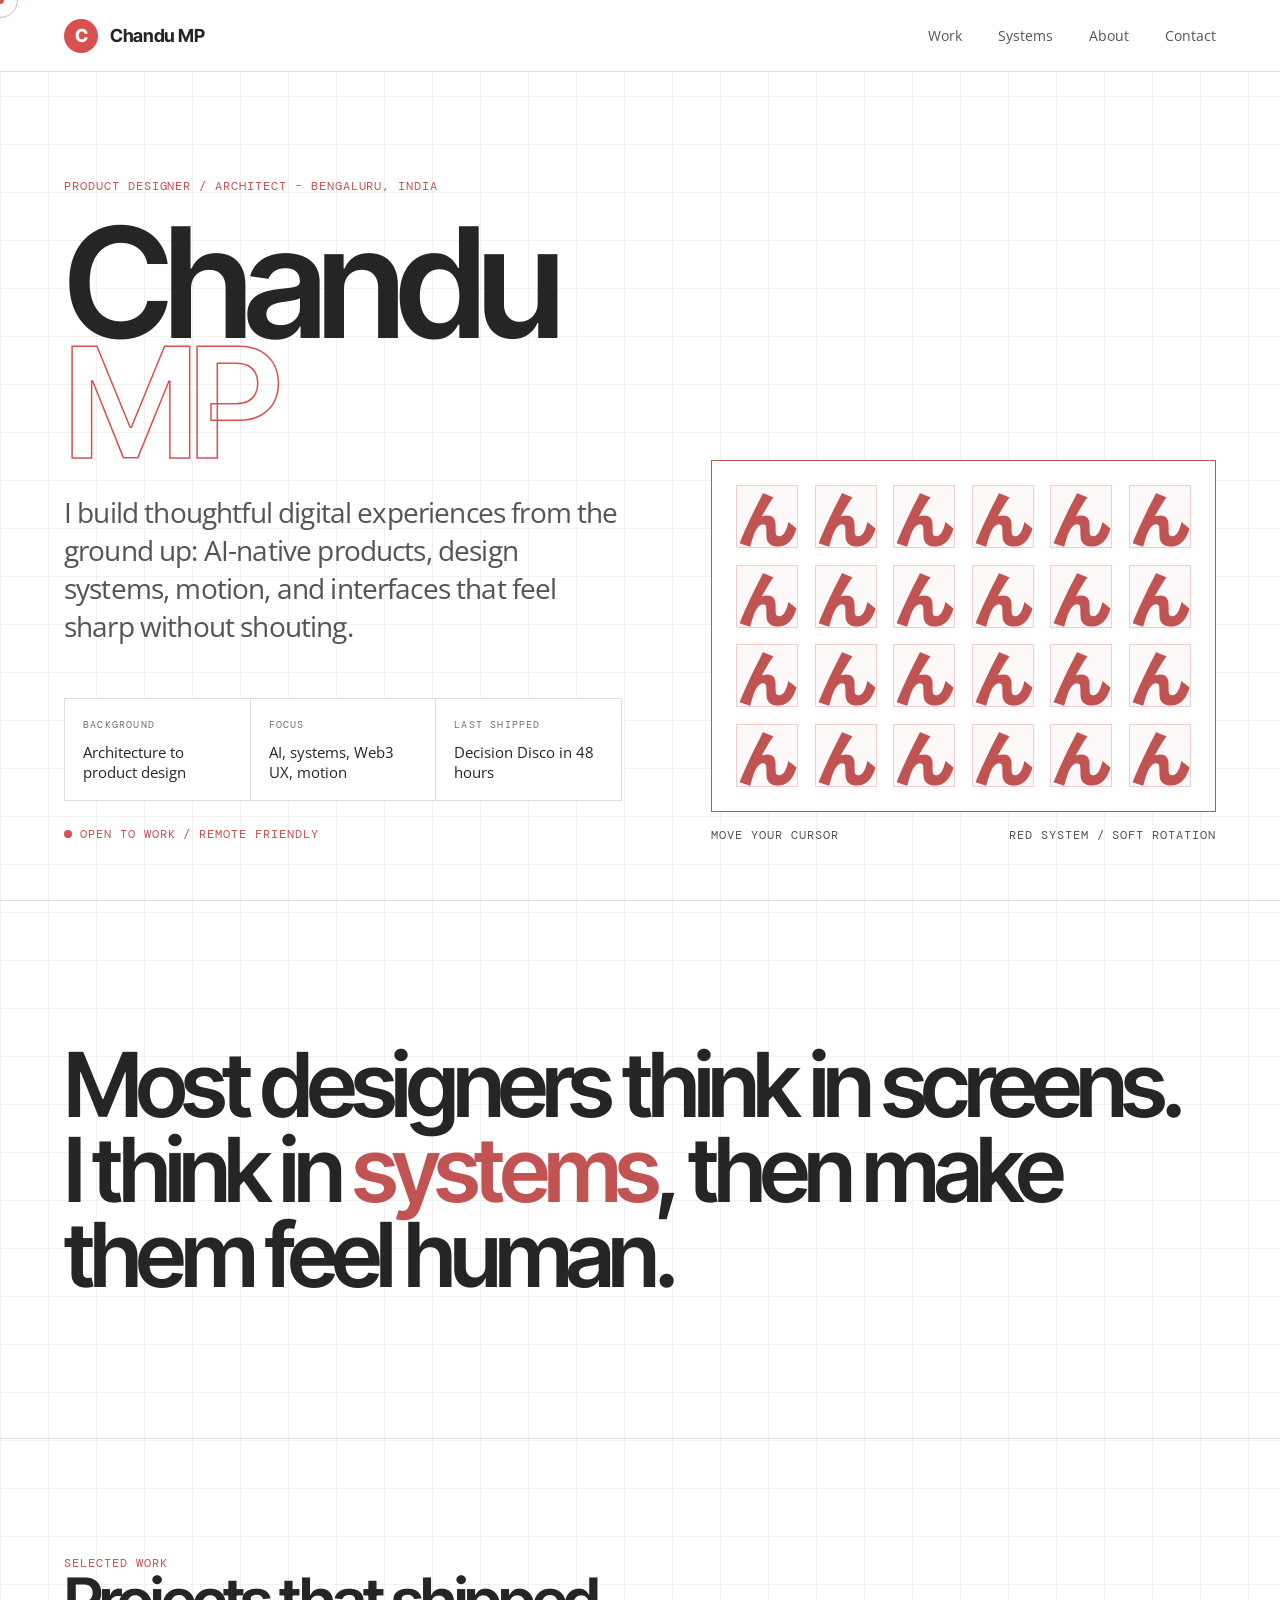
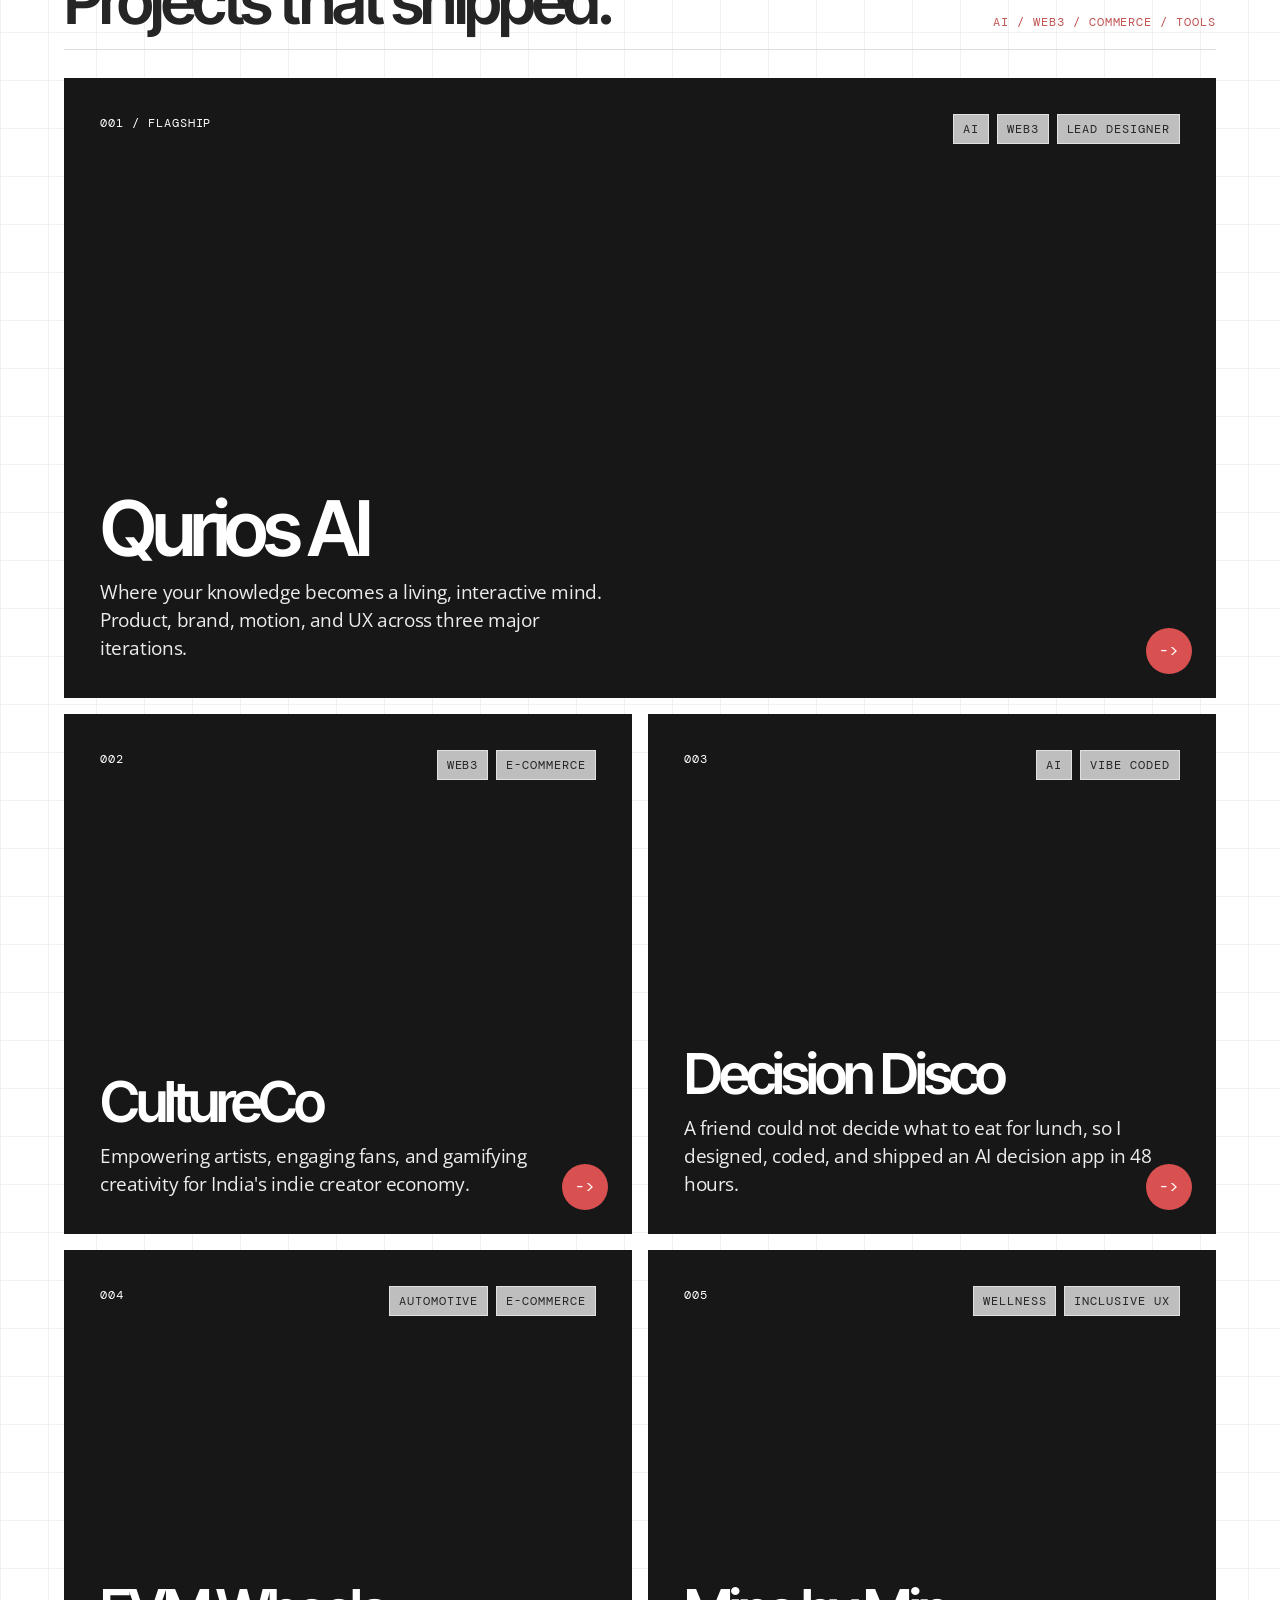
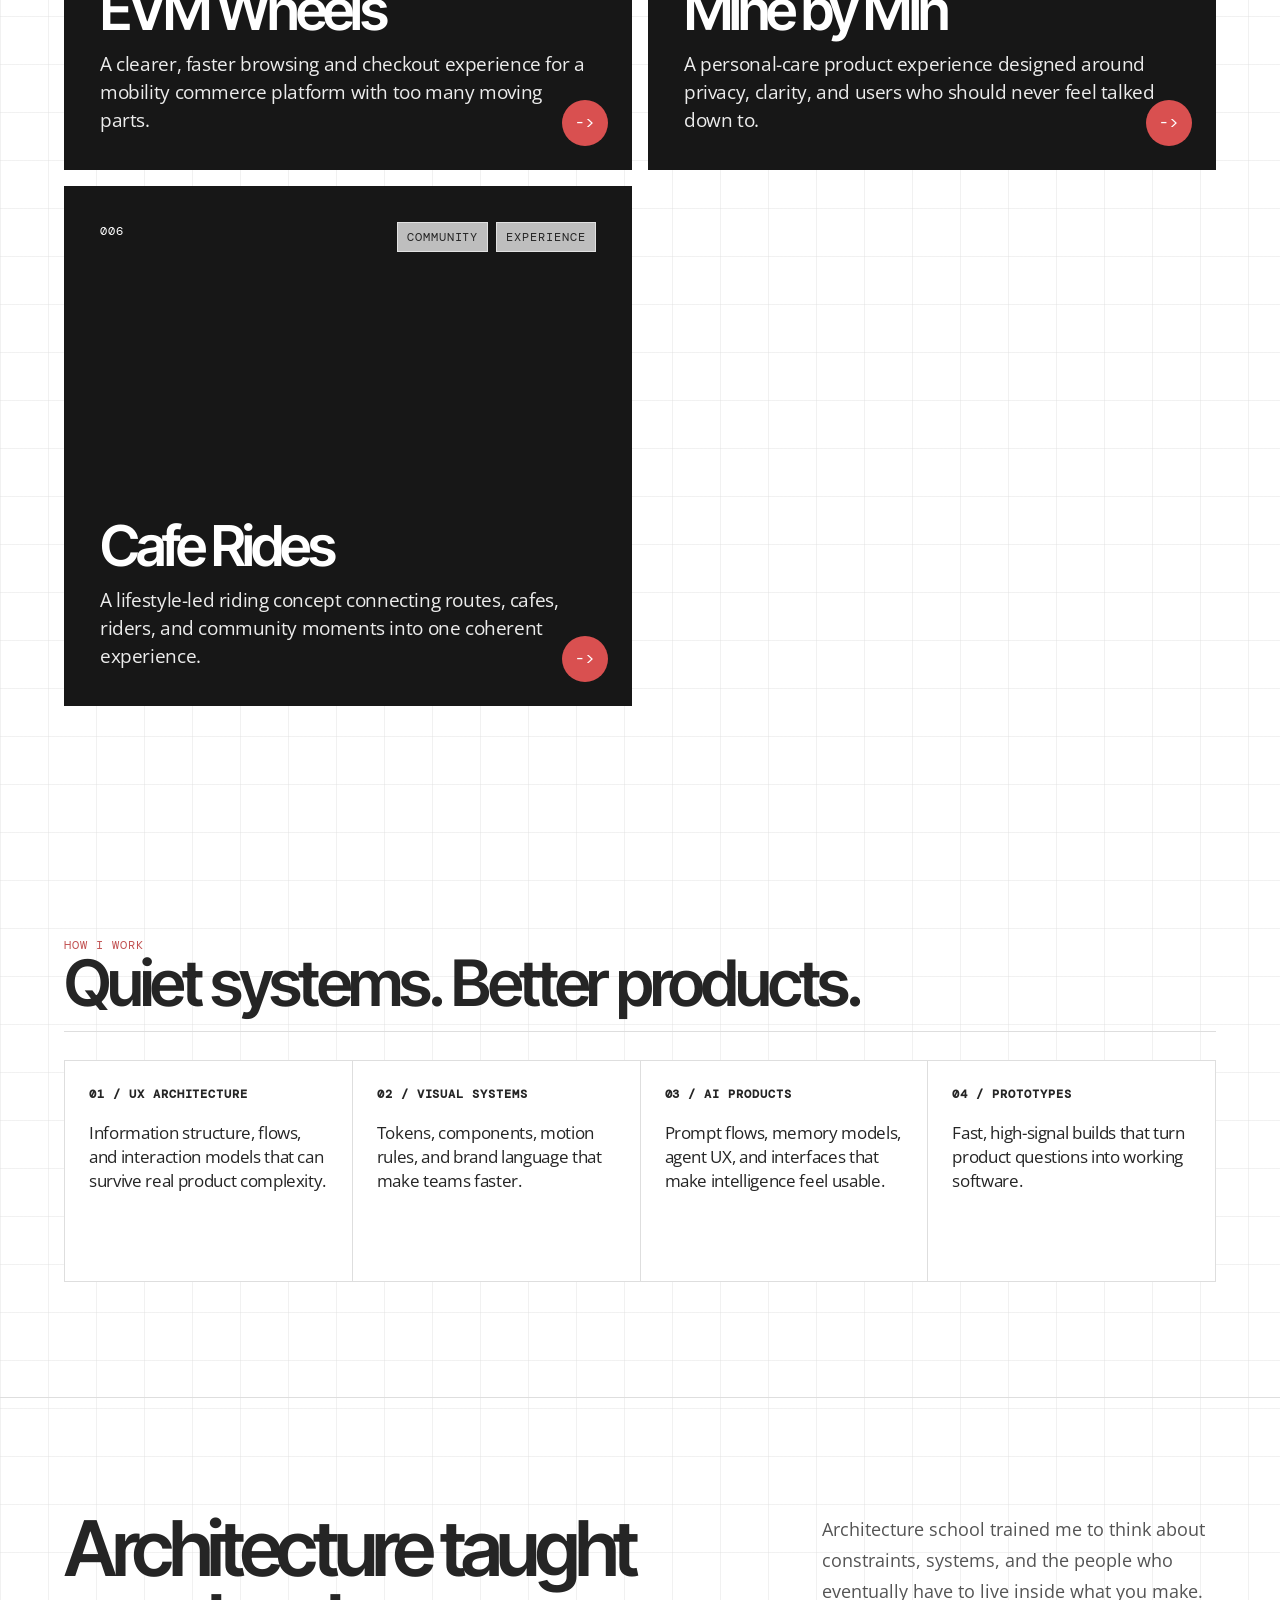
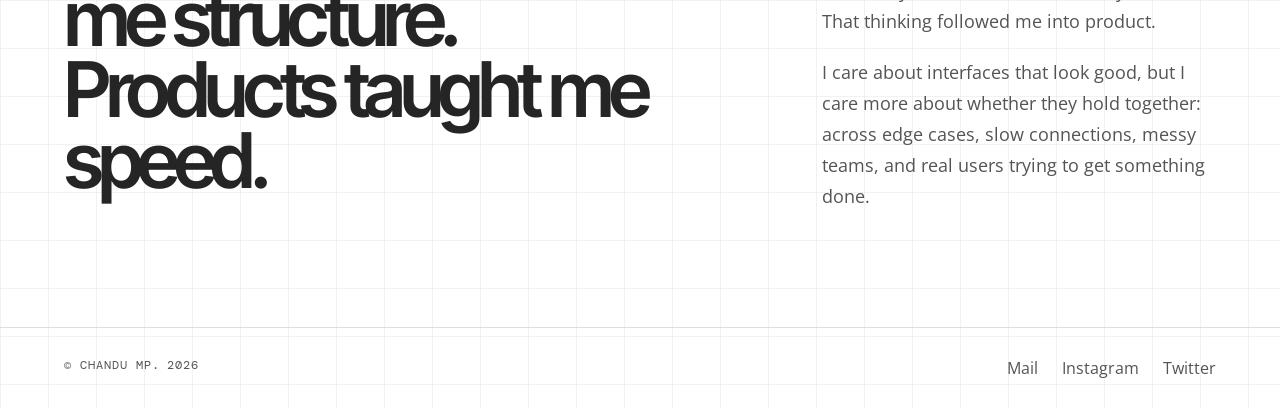
==== index.html @ 74085a5c "light mode trail 2.0" ====
<!DOCTYPE html>
<html lang="en">
<head>
  <meta charset="UTF-8">
  <meta name="viewport" content="width=device-width, initial-scale=1.0">
  <meta name="description" content="Chandu MP - Product Designer & Architect. AI products, design systems, motion, and product strategy.">
  <meta name="theme-color" content="#ffffff">

  <meta property="og:title" content="Chandu MP - Product Designer">
  <meta property="og:description" content="Product Designer & Architect. AI products, design systems, motion, and strategy.">
  <meta property="og:type" content="website">

  <title>Chandu MP - Product Designer</title>

  <link rel="preconnect" href="https://fonts.googleapis.com">
  <link rel="preconnect" href="https://fonts.gstatic.com" crossorigin>
  <link href="https://fonts.googleapis.com/css2?family=DM+Mono:wght@300;400&family=Inter+Tight:wght@500;600;700&family=Noto+Sans+JP:wght@700;900&family=Open+Sans:wght@400;500;600&display=swap" rel="stylesheet">
  <link rel="stylesheet" href="css/tokens.css">
  <link rel="stylesheet" href="css/reset.css">
  <link rel="stylesheet" href="css/home-redesign.css">
</head>
<body>
  <div class="cursor-dot" aria-hidden="true"></div>
  <div class="cursor-ring" aria-hidden="true"></div>

  <main class="home-page">
    <nav class="site-nav" aria-label="Main navigation">
      <a href="/" class="site-mark" aria-label="Chandu MP home">
        <span class="site-mark-glyph">C</span>
        <span>Chandu MP</span>
      </a>

      <div class="site-links">
        <a href="#work">Work</a>
        <a href="#systems">Systems</a>
        <a href="#about">About</a>
        <a href="mailto:chandu.mp.14l@gmail.com">Contact</a>
      </div>
    </nav>

    <section class="home-hero" aria-label="Introduction">
      <div class="hero-copy" data-reveal>
        <p class="hero-kicker">Product Designer / Architect - Bengaluru, India</p>
        <h1 class="hero-title" aria-label="Chandu MP">
          <span>Chandu</span>
          <span class="outline">MP</span>
        </h1>
        <p class="hero-summary">
          I build thoughtful digital experiences from the ground up: AI-native products,
          design systems, motion, and interfaces that feel sharp without shouting.
        </p>

        <div class="hero-meta" aria-label="Quick facts">
          <div class="hero-meta-item">
            <div class="meta-label">Background</div>
            <div class="meta-value">Architecture to product design</div>
          </div>
          <div class="hero-meta-item">
            <div class="meta-label">Focus</div>
            <div class="meta-value">AI, systems, Web3 UX, motion</div>
          </div>
          <div class="hero-meta-item">
            <div class="meta-label">Last shipped</div>
            <div class="meta-value">Decision Disco in 48 hours</div>
          </div>
        </div>

        <p class="availability">Open to work / remote friendly</p>
      </div>

      <aside class="logo-field" aria-label="Interactive Chandu MP logo grid" data-reveal>
        <div class="logo-grid-wrap">
          <div class="logo-grid" aria-hidden="true">
            <span class="logo-cell">ん</span>
            <span class="logo-cell">ん</span>
            <span class="logo-cell">ん</span>
            <span class="logo-cell">ん</span>
            <span class="logo-cell">ん</span>
            <span class="logo-cell">ん</span>
            <span class="logo-cell">ん</span>
            <span class="logo-cell">ん</span>
            <span class="logo-cell">ん</span>
            <span class="logo-cell">ん</span>
            <span class="logo-cell">ん</span>
            <span class="logo-cell">ん</span>
            <span class="logo-cell">ん</span>
            <span class="logo-cell">ん</span>
            <span class="logo-cell">ん</span>
            <span class="logo-cell">ん</span>
            <span class="logo-cell">ん</span>
            <span class="logo-cell">ん</span>
            <span class="logo-cell">ん</span>
            <span class="logo-cell">ん</span>
            <span class="logo-cell">ん</span>
            <span class="logo-cell">ん</span>
            <span class="logo-cell">ん</span>
            <span class="logo-cell">ん</span>
          </div>
        </div>
        <div class="logo-grid-caption">
          <span>Move your cursor</span>
          <span>Red system / soft rotation</span>
        </div>
      </aside>
    </section>

    <section class="statement" data-reveal>
      <h2>
        Most designers think in screens.
        I think in <span>systems</span>, then make them feel human.
      </h2>
    </section>

    <section class="work-section" id="work" aria-labelledby="work-heading">
      <div class="section-head" data-reveal>
        <div>
          <p class="section-kicker">Selected work</p>
          <h2 id="work-heading">Projects that shipped.</h2>
        </div>
        <p class="section-kicker">AI / Web3 / Commerce / Tools</p>
      </div>

      <div class="project-grid">
        <a
          href="work/qurios.html"
          class="project-card featured"
          data-reveal
          style="--project-image: url('assets/images/projects/qurios-cover.png');"
          aria-label="View Qurios AI case study"
        >
          <div class="project-top">
            <span class="project-index">001 / Flagship</span>
            <div class="project-tags">
              <span>AI</span>
              <span>Web3</span>
              <span>Lead Designer</span>
            </div>
          </div>
          <div>
            <h3 class="project-title">Qurios AI</h3>
            <p class="project-desc">
              Where your knowledge becomes a living, interactive mind. Product,
              brand, motion, and UX across three major iterations.
            </p>
          </div>
          <span class="project-arrow" aria-hidden="true">-></span>
        </a>

        <a
          href="work/cultureco.html"
          class="project-card"
          data-reveal
          style="--project-image: url('https://framerusercontent.com/images/SlWXVVX5oKeZUMPYoI5AIQnkkVY.png?lossless=1&width=1069&height=1138');"
          aria-label="View CultureCo case study"
        >
          <div class="project-top">
            <span class="project-index">002</span>
            <div class="project-tags">
              <span>Web3</span>
              <span>E-commerce</span>
            </div>
          </div>
          <div>
            <h3 class="project-title">CultureCo</h3>
            <p class="project-desc">
              Empowering artists, engaging fans, and gamifying creativity for
              India's indie creator economy.
            </p>
          </div>
          <span class="project-arrow" aria-hidden="true">-></span>
        </a>

        <a
          href="work/decision-disco.html"
          class="project-card"
          data-reveal
          style="--project-image: url('https://framerusercontent.com/images/01YaKmi8UTNcHKiwTkQEfjesU.png?scale-down-to=2048&width=3164&height=1964');"
          aria-label="View Decision Disco case study"
        >
          <div class="project-top">
            <span class="project-index">003</span>
            <div class="project-tags">
              <span>AI</span>
              <span>Vibe coded</span>
            </div>
          </div>
          <div>
            <h3 class="project-title">Decision Disco</h3>
            <p class="project-desc">
              A friend could not decide what to eat for lunch, so I designed,
              coded, and shipped an AI decision app in 48 hours.
            </p>
          </div>
          <span class="project-arrow" aria-hidden="true">-></span>
        </a>

        <a
          href="work/evm-wheels.html"
          class="project-card"
          data-reveal
          style="--project-image: url('assets/images/projects/evm-cover.png');"
          aria-label="View EVM Wheels case study"
        >
          <div class="project-top">
            <span class="project-index">004</span>
            <div class="project-tags">
              <span>Automotive</span>
              <span>E-commerce</span>
            </div>
          </div>
          <div>
            <h3 class="project-title">EVM Wheels</h3>
            <p class="project-desc">
              A clearer, faster browsing and checkout experience for a mobility
              commerce platform with too many moving parts.
            </p>
          </div>
          <span class="project-arrow" aria-hidden="true">-></span>
        </a>

        <a
          href="work/mine-by-min.html"
          class="project-card"
          data-reveal
          style="--project-image: url('assets/images/projects/mine-cover.png');"
          aria-label="View Mine by Min case study"
        >
          <div class="project-top">
            <span class="project-index">005</span>
            <div class="project-tags">
              <span>Wellness</span>
              <span>Inclusive UX</span>
            </div>
          </div>
          <div>
            <h3 class="project-title">Mine by Min</h3>
            <p class="project-desc">
              A personal-care product experience designed around privacy,
              clarity, and users who should never feel talked down to.
            </p>
          </div>
          <span class="project-arrow" aria-hidden="true">-></span>
        </a>

        <a
          href="work/cafe-rides.html"
          class="project-card"
          data-reveal
          style="--project-image: url('assets/images/projects/cafe-cover.png');"
          aria-label="View Cafe Rides case study"
        >
          <div class="project-top">
            <span class="project-index">006</span>
            <div class="project-tags">
              <span>Community</span>
              <span>Experience</span>
            </div>
          </div>
          <div>
            <h3 class="project-title">Cafe Rides</h3>
            <p class="project-desc">
              A lifestyle-led riding concept connecting routes, cafes, riders,
              and community moments into one coherent experience.
            </p>
          </div>
          <span class="project-arrow" aria-hidden="true">-></span>
        </a>
      </div>
    </section>

    <section class="systems-section" id="systems" aria-labelledby="systems-heading">
      <div class="section-head" data-reveal>
        <div>
          <p class="section-kicker">How I work</p>
          <h2 id="systems-heading">Quiet systems. Better products.</h2>
        </div>
      </div>

      <div class="systems-grid" data-reveal>
        <div class="system-card">
          <strong>01 / UX Architecture</strong>
          <p>Information structure, flows, and interaction models that can survive real product complexity.</p>
        </div>
        <div class="system-card">
          <strong>02 / Visual Systems</strong>
          <p>Tokens, components, motion rules, and brand language that make teams faster.</p>
        </div>
        <div class="system-card">
          <strong>03 / AI Products</strong>
          <p>Prompt flows, memory models, agent UX, and interfaces that make intelligence feel usable.</p>
        </div>
        <div class="system-card">
          <strong>04 / Prototypes</strong>
          <p>Fast, high-signal builds that turn product questions into working software.</p>
        </div>
      </div>
    </section>

    <section class="about-section" id="about" aria-labelledby="about-heading" data-reveal>
      <h2 id="about-heading">Architecture taught me structure. Products taught me speed.</h2>
      <div>
        <p>
          Architecture school trained me to think about constraints, systems, and the people
          who eventually have to live inside what you make. That thinking followed me into product.
        </p>
        <p style="margin-top: 20px;">
          I care about interfaces that look good, but I care more about whether they hold together:
          across edge cases, slow connections, messy teams, and real users trying to get something done.
        </p>
      </div>
    </section>

    <footer class="home-footer">
      <p class="footer-copy">© Chandu MP. 2026</p>
      <div class="footer-links">
        <a href="mailto:chandu.mp.14l@gmail.com">Mail</a>
        <a href="https://www.instagram.com/chandu_mp/" target="_blank" rel="noopener">Instagram</a>
        <a href="https://x.com/p_chandu99066" target="_blank" rel="noopener">Twitter</a>
      </div>
    </footer>
  </main>

  <script src="js/cursor.js"></script>
  <script src="js/logo-grid.js"></script>
</body>
</html>
---- css/tokens.css ----
/* ============================================
   TOKENS.CSS — Design Variables
   Chandu MP Portfolio
   ============================================ */

:root {

  /* ── Colours ── */
  --bg:           #080808;
  --bg-elevated:  #0f0f0f;
  --bg-surface:   #141414;
  --bg-hover:     #1a1a1a;

  --border:       #242424;
  --border-mid:   #303030;
  --border-light: #3a3a3a;

  --text-primary:   #f4f1ec;   /* 17.2:1 on bg ✅ */
  --text-secondary: #a8a8a4;   /* 7.9:1 on bg ✅ — bumped from #8a8a87 */
  --text-tertiary:  #585854;   /* decorative — bumped from #484844 */

  --accent:       #3ecfff;     /* 11.2:1 on bg ✅ — neon blue */
  --accent-warm:  #80dfff;     /* 14.1:1 on bg ✅ */
  --accent-dim:   rgba(62, 207, 255, 0.07);
  --accent-border: rgba(62, 207, 255, 0.2);

  --green:        #5ec974;     /* 8.9:1 on bg ✅ */

  /* ── Typography ── */
  --font-serif:  'Playfair Display', Georgia, serif;
  --font-sans:   'Syne', sans-serif;
  --font-mono:   'DM Mono', monospace;

  /* ── Type Scale ── */
  --text-xs:   12px;
  --text-sm:   14px;
  --text-base: 16px;
  --text-lg:   20px;
  --text-xl:   clamp(22px, 2.4vw, 28px);
  --text-2xl:  clamp(30px, 3.8vw, 44px);
  --text-3xl:  clamp(44px, 5.8vw, 68px);
  --text-hero: clamp(76px, 11.5vw, 132px);

  /* ── Spacing ── */
  --space-xs:  8px;
  --space-sm:  16px;
  --space-md:  24px;
  --space-lg:  40px;
  --space-xl:  64px;
  --space-2xl: 96px;
  --space-3xl: 128px;

  /* ── Layout ── */
  --max-width: 1120px;
  --gutter:    clamp(24px, 5vw, 56px);

  /* ── Borders ── */
  --border-px: 1px;
  --radius-sm: 2px;
  --radius-md: 4px;

  /* ── Transitions ── */
  --ease-out:   cubic-bezier(0.16, 1, 0.3, 1);
  --ease-in:    cubic-bezier(0.7, 0, 0.84, 0);
  --ease-inout: cubic-bezier(0.87, 0, 0.13, 1);
  --ease-spring: cubic-bezier(0.34, 1.56, 0.64, 1);
  --duration-fast:   150ms;
  --duration-base:   300ms;
  --duration-slow:   600ms;
  --duration-reveal: 900ms;

  /* ── Z-index ── */
  --z-base:    0;
  --z-raised:  10;
  --z-nav:     100;
  --z-cursor:  1000;
}
---- css/home-redesign.css ----
/* ============================================
   HOME-REDESIGN.CSS
   Reference-inspired light homepage
   ============================================ */

:root {
  --home-bg: #ffffff;
  --home-ink: #252525;
  --home-muted: #545454;
  --home-soft: #6f6f6f;
  --home-line: #dedede;
  --home-panel: #e8e8e8;
  --home-panel-deep: #c4c4c4;
  --home-red: #d95050;
  --home-red-deep: #c25353;
  --home-black: #171717;

  --home-gutter: clamp(20px, 5vw, 72px);
  --home-radius: 0px;
  --home-ease: cubic-bezier(0.16, 1, 0.3, 1);
}

body {
  background: var(--home-bg);
  color: var(--home-ink);
  font-family: "Open Sans", Inter, system-ui, sans-serif;
}

.cursor-dot {
  position: fixed;
  top: 0;
  left: 0;
  z-index: 1000;
  width: 8px;
  height: 8px;
  pointer-events: none;
  background: var(--home-red);
  border-radius: 999px;
  transform: translate(-50%, -50%);
  transition:
    width 240ms var(--home-ease),
    height 240ms var(--home-ease),
    background 240ms ease,
    opacity 180ms ease;
  will-change: transform;
}

.cursor-ring {
  position: fixed;
  top: 0;
  left: 0;
  z-index: 999;
  width: 36px;
  height: 36px;
  pointer-events: none;
  border: 1px solid rgba(194, 83, 83, 0.46);
  border-radius: 999px;
  transform: translate(-50%, -50%);
  transition:
    width 340ms var(--home-ease),
    height 340ms var(--home-ease),
    border-color 240ms ease,
    opacity 180ms ease;
  will-change: transform;
}

body.cursor-hover .cursor-dot {
  width: 44px;
  height: 44px;
  background: rgba(194, 83, 83, 0.12);
}

body.cursor-hover .cursor-ring {
  width: 50px;
  height: 50px;
  border-color: var(--home-red-deep);
}

body.cursor-text .cursor-dot {
  width: 3px;
  height: 30px;
  border-radius: 3px;
  background: var(--home-red-deep);
}

body.cursor-text .cursor-ring {
  width: 0;
  height: 0;
  border-color: transparent;
}

.home-page {
  min-height: 100svh;
  background:
    linear-gradient(90deg, rgba(222, 222, 222, 0.42) 1px, transparent 1px),
    linear-gradient(180deg, rgba(222, 222, 222, 0.42) 1px, transparent 1px),
    var(--home-bg);
  background-size: 48px 48px;
}

.site-nav {
  position: sticky;
  top: 0;
  z-index: 20;
  display: flex;
  justify-content: space-between;
  align-items: center;
  min-height: 72px;
  padding: 0 var(--home-gutter);
  background: rgba(255, 255, 255, 0.86);
  border-bottom: 1px solid var(--home-line);
  backdrop-filter: blur(18px);
  -webkit-backdrop-filter: blur(18px);
}

.site-mark {
  display: inline-flex;
  align-items: center;
  gap: 12px;
  color: var(--home-ink);
  font-family: "Inter Tight", Inter, system-ui, sans-serif;
  font-size: 18px;
  font-weight: 700;
  letter-spacing: -0.02em;
}

.site-mark-glyph {
  display: grid;
  place-items: center;
  width: 34px;
  height: 34px;
  color: #fff;
  background: var(--home-red);
  border-radius: 50%;
  font-weight: 800;
  transition: transform 420ms var(--home-ease);
}

.site-mark:hover .site-mark-glyph {
  transform: rotate(18deg) scale(1.06);
}

.site-links {
  display: flex;
  align-items: center;
  gap: clamp(16px, 3vw, 36px);
  color: var(--home-muted);
  font-size: 14px;
}

.site-links a {
  position: relative;
  transition: color 180ms ease;
}

.site-links a::after {
  content: "";
  position: absolute;
  left: 0;
  right: 0;
  bottom: -5px;
  height: 1px;
  background: var(--home-red);
  transform: scaleX(0);
  transform-origin: right;
  transition: transform 240ms var(--home-ease);
}

.site-links a:hover {
  color: var(--home-red-deep);
}

.site-links a:hover::after {
  transform: scaleX(1);
  transform-origin: left;
}

.home-hero {
  display: grid;
  grid-template-columns: minmax(0, 1.05fr) minmax(320px, 0.95fr);
  gap: clamp(36px, 7vw, 96px);
  min-height: calc(100svh - 72px);
  padding: clamp(52px, 8vw, 112px) var(--home-gutter) 56px;
  align-items: end;
}

.hero-copy {
  max-width: 780px;
}

.hero-kicker,
.section-kicker,
.project-index,
.project-tags,
.availability,
.logo-grid-caption,
.footer-copy {
  font-family: "DM Mono", ui-monospace, SFMono-Regular, Menlo, monospace;
  font-size: 12px;
  letter-spacing: 0.08em;
  text-transform: uppercase;
}

.hero-kicker {
  color: var(--home-red-deep);
  margin-bottom: 28px;
}

.hero-title {
  max-width: 820px;
  color: var(--home-ink);
  font-family: "Inter Tight", Inter, system-ui, sans-serif;
  font-size: clamp(64px, 12vw, 178px);
  font-weight: 600;
  letter-spacing: -0.06em;
  line-height: 0.78;
}

.hero-title span {
  display: block;
}

.hero-title .outline {
  color: transparent;
  -webkit-text-stroke: 1.5px var(--home-red);
}

.hero-summary {
  max-width: 620px;
  margin-top: 32px;
  color: var(--home-muted);
  font-size: clamp(18px, 2.2vw, 28px);
  line-height: 1.35;
  letter-spacing: -0.03em;
}

.hero-meta {
  display: grid;
  grid-template-columns: repeat(3, minmax(0, 1fr));
  gap: 1px;
  margin-top: 52px;
  background: var(--home-line);
  border: 1px solid var(--home-line);
}

.hero-meta-item {
  min-height: 92px;
  padding: 18px;
  background: var(--home-bg);
}

.meta-label {
  margin-bottom: 10px;
  color: var(--home-soft);
  font-family: "DM Mono", ui-monospace, monospace;
  font-size: 10px;
  letter-spacing: 0.12em;
  text-transform: uppercase;
}

.meta-value {
  color: var(--home-ink);
  font-size: 15px;
  line-height: 1.35;
}

.logo-field {
  align-self: stretch;
  display: flex;
  flex-direction: column;
  justify-content: flex-end;
  min-height: 560px;
}

.logo-grid-wrap {
  background: #fff;
  color: var(--home-red-deep);
  padding: clamp(14px, 2vw, 24px);
  border: 1px solid var(--home-red-deep);
  overflow: hidden;
}

.logo-grid {
  display: grid;
  grid-template-columns: repeat(6, minmax(42px, 1fr));
  gap: clamp(8px, 1.4vw, 16px);
}

.logo-cell {
  aspect-ratio: 1;
  display: grid;
  place-items: center;
  border: 1px solid rgba(194, 83, 83, 0.26);
  color: var(--home-red-deep);
  background: rgba(194, 83, 83, 0.035);
  font-family: "Noto Sans JP", "Hiragino Sans", "Yu Gothic", sans-serif;
  font-size: clamp(30px, 4.8vw, 68px);
  font-weight: 900;
  letter-spacing: 0;
  line-height: 1;
  transform: rotate(var(--logo-rotate, 0deg)) scale(var(--logo-scale, 1));
  transition:
    transform 520ms var(--home-ease),
    background 220ms ease,
    border-color 220ms ease;
  will-change: transform;
}

.logo-cell.is-near {
  background: rgba(194, 83, 83, 0.12);
  border-color: rgba(194, 83, 83, 0.72);
}

.logo-grid-caption {
  display: flex;
  justify-content: space-between;
  gap: 16px;
  margin-top: 14px;
  color: var(--home-muted);
}

.availability {
  display: inline-flex;
  align-items: center;
  gap: 8px;
  margin-top: 24px;
  color: var(--home-red-deep);
}

.availability::before {
  content: "";
  width: 8px;
  height: 8px;
  background: var(--home-red);
  border-radius: 50%;
  animation: home-pulse 2.6s ease-in-out infinite;
}

@keyframes home-pulse {
  0%, 100% { opacity: 1; transform: scale(1); }
  50% { opacity: 0.38; transform: scale(0.78); }
}

.statement {
  padding: clamp(80px, 11vw, 150px) var(--home-gutter);
  border-top: 1px solid var(--home-line);
  border-bottom: 1px solid var(--home-line);
}

.statement h2 {
  max-width: 1120px;
  color: var(--home-ink);
  font-family: "Inter Tight", Inter, system-ui, sans-serif;
  font-size: clamp(36px, 7vw, 104px);
  font-weight: 600;
  letter-spacing: -0.065em;
  line-height: 0.95;
}

.statement h2 span {
  color: var(--home-red-deep);
}

.work-section,
.systems-section,
.about-section {
  padding: clamp(72px, 9vw, 120px) var(--home-gutter);
}

.section-head {
  display: flex;
  align-items: end;
  justify-content: space-between;
  gap: 24px;
  margin-bottom: 28px;
  border-bottom: 1px solid var(--home-line);
  padding-bottom: 18px;
}

.section-head h2 {
  color: var(--home-ink);
  font-family: "Inter Tight", Inter, system-ui, sans-serif;
  font-size: clamp(34px, 5vw, 76px);
  font-weight: 600;
  letter-spacing: -0.06em;
  line-height: 0.92;
}

.section-kicker {
  color: var(--home-red-deep);
}

.project-grid {
  display: grid;
  grid-template-columns: repeat(2, minmax(0, 1fr));
  gap: 16px;
}

.project-card {
  position: relative;
  min-height: 520px;
  display: flex;
  flex-direction: column;
  justify-content: space-between;
  overflow: hidden;
  padding: clamp(22px, 3vw, 36px);
  color: #fff;
  background: var(--home-black);
  isolation: isolate;
}

.project-card.featured {
  grid-column: span 2;
  min-height: 620px;
}

.project-card::before {
  content: "";
  position: absolute;
  inset: 0;
  z-index: -1;
  background:
    var(--project-image, none);
  background-size: cover;
  background-position: center;
  opacity: 1;
  filter: saturate(1.16) contrast(1.04);
  transform: scale(1.01);
  transition:
    transform 700ms var(--home-ease),
    filter 700ms var(--home-ease),
    opacity 700ms var(--home-ease);
}

.project-card::after {
  content: "";
  position: absolute;
  inset: 0;
  z-index: -1;
  background:
    linear-gradient(180deg, rgba(23, 23, 23, 0.28), rgba(23, 23, 23, 0.14) 38%, rgba(23, 23, 23, 0.84)),
    linear-gradient(90deg, rgba(23, 23, 23, 0.72), rgba(23, 23, 23, 0.08) 58%);
}

.project-card:hover::before {
  transform: scale(1.055);
  filter: saturate(1);
  opacity: 1;
}

.project-top {
  display: flex;
  justify-content: space-between;
  align-items: flex-start;
  gap: 20px;
}

.project-index {
  color: #fff;
}

.project-tags {
  display: flex;
  justify-content: flex-end;
  gap: 8px;
  flex-wrap: wrap;
  max-width: 55%;
  color: var(--home-ink);
}

.project-tags span {
  padding: 5px 9px;
  background: rgba(255, 255, 255, 0.72);
  border: 1px solid rgba(255, 255, 255, 0.54);
}

.project-title {
  max-width: 720px;
  margin-bottom: 16px;
  color: #fff;
  font-family: "Inter Tight", Inter, system-ui, sans-serif;
  font-size: clamp(42px, 6vw, 104px);
  font-weight: 600;
  letter-spacing: -0.07em;
  line-height: 0.88;
}

.project-card:not(.featured) .project-title {
  font-size: clamp(34px, 4.4vw, 68px);
}

.project-desc {
  max-width: 520px;
  color: rgba(255, 255, 255, 0.92);
  font-size: clamp(16px, 1.5vw, 20px);
  line-height: 1.45;
  letter-spacing: -0.02em;
}

.project-arrow {
  position: absolute;
  right: 24px;
  bottom: 24px;
  display: grid;
  place-items: center;
  width: 46px;
  height: 46px;
  color: #fff;
  background: var(--home-red);
  border-radius: 50%;
  font-family: "DM Mono", ui-monospace, monospace;
  transition: transform 280ms var(--home-ease), background 180ms ease;
}

.project-card:hover .project-arrow {
  transform: rotate(45deg) scale(1.08);
  background: var(--home-black);
}

.systems-grid {
  display: grid;
  grid-template-columns: repeat(4, minmax(0, 1fr));
  border: 1px solid var(--home-line);
  background: var(--home-line);
  gap: 1px;
}

.system-card {
  min-height: 220px;
  padding: 24px;
  background: var(--home-bg);
  transition: background 240ms ease, color 240ms ease;
}

.system-card:hover {
  background: var(--home-red-deep);
  color: #fff;
}

.system-card strong {
  display: block;
  margin-bottom: 18px;
  font-family: "DM Mono", ui-monospace, monospace;
  font-size: 12px;
  letter-spacing: 0.08em;
  text-transform: uppercase;
}

.system-card p {
  color: inherit;
  font-size: 17px;
  line-height: 1.42;
  letter-spacing: -0.02em;
}

.about-section {
  display: grid;
  grid-template-columns: minmax(0, 1fr) minmax(300px, 0.6fr);
  gap: clamp(36px, 8vw, 112px);
  border-top: 1px solid var(--home-line);
}

.about-section h2 {
  color: var(--home-ink);
  font-family: "Inter Tight", Inter, system-ui, sans-serif;
  font-size: clamp(40px, 6vw, 96px);
  font-weight: 600;
  letter-spacing: -0.07em;
  line-height: 0.92;
}

.about-section p {
  color: var(--home-muted);
  font-size: 18px;
  line-height: 1.72;
}

.home-footer {
  display: flex;
  justify-content: space-between;
  gap: 24px;
  padding: 28px var(--home-gutter);
  border-top: 1px solid var(--home-line);
  color: var(--home-muted);
}

.footer-links {
  display: flex;
  gap: 24px;
}

.footer-links a:hover {
  color: var(--home-red-deep);
}

[data-reveal] {
  opacity: 0;
  transform: translateY(26px);
  transition:
    opacity 800ms var(--home-ease),
    transform 800ms var(--home-ease);
}

[data-reveal].is-visible {
  opacity: 1;
  transform: translateY(0);
}

@media (prefers-reduced-motion: reduce) {
  .logo-cell,
  [data-reveal],
  .project-card::before,
  .project-arrow,
  .site-mark-glyph {
    transition: none !important;
    animation: none !important;
  }
}

@media (max-width: 900px) {
  .site-nav {
    align-items: flex-start;
    flex-direction: column;
    gap: 18px;
    padding-top: 18px;
    padding-bottom: 18px;
  }

  .site-links {
    width: 100%;
    justify-content: space-between;
    gap: 12px;
  }

  .home-hero,
  .about-section {
    grid-template-columns: 1fr;
  }

  .logo-field {
    min-height: auto;
  }

  .project-grid,
  .systems-grid {
    grid-template-columns: 1fr;
  }

  .project-card.featured {
    grid-column: span 1;
  }

  .hero-meta {
    grid-template-columns: 1fr;
  }
}

@media (max-width: 560px) {
  .home-page {
    background-size: 34px 34px;
  }

  .site-links {
    flex-wrap: wrap;
    justify-content: flex-start;
  }

  .hero-title {
    font-size: clamp(58px, 21vw, 96px);
  }

  .logo-grid {
    grid-template-columns: repeat(4, minmax(44px, 1fr));
  }

  .logo-grid-caption,
  .section-head,
  .home-footer {
    flex-direction: column;
    align-items: flex-start;
  }

  .project-card,
  .project-card.featured {
    min-height: 460px;
  }

  .project-tags {
    max-width: none;
  }
}
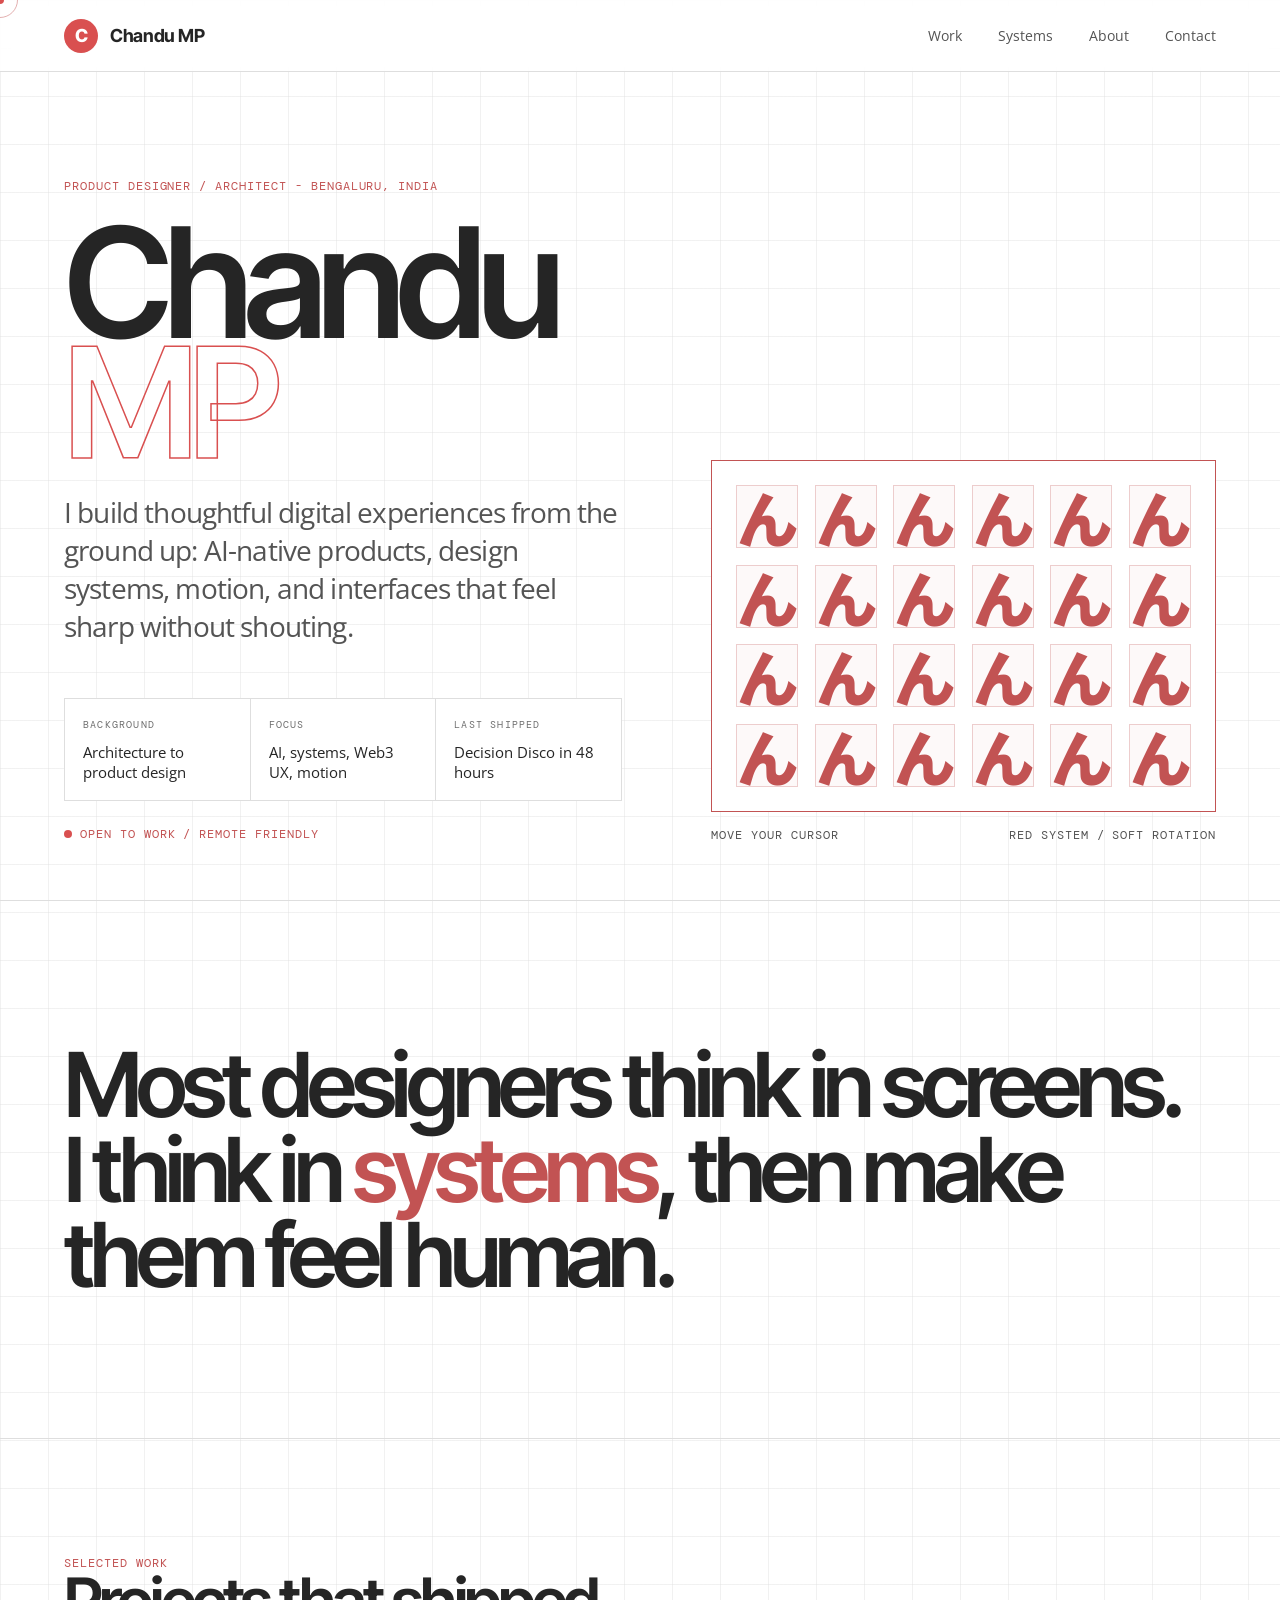
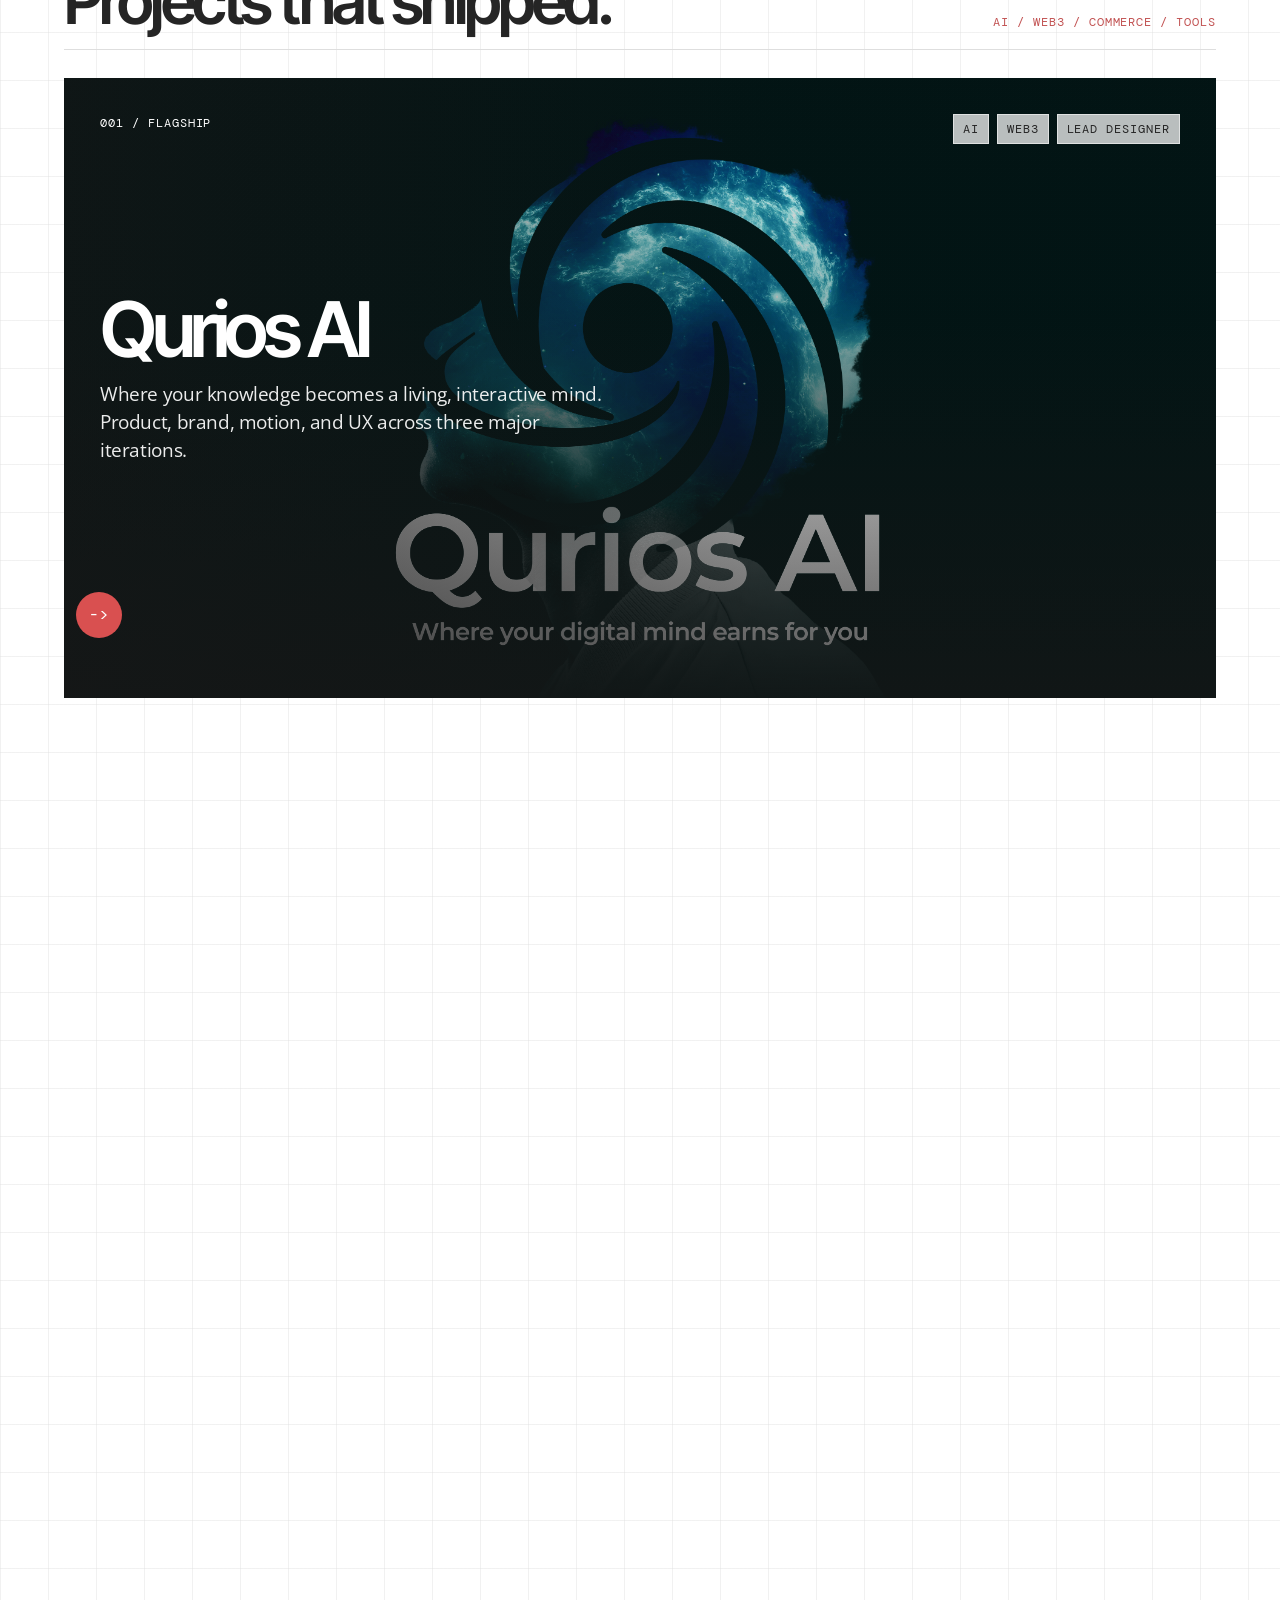
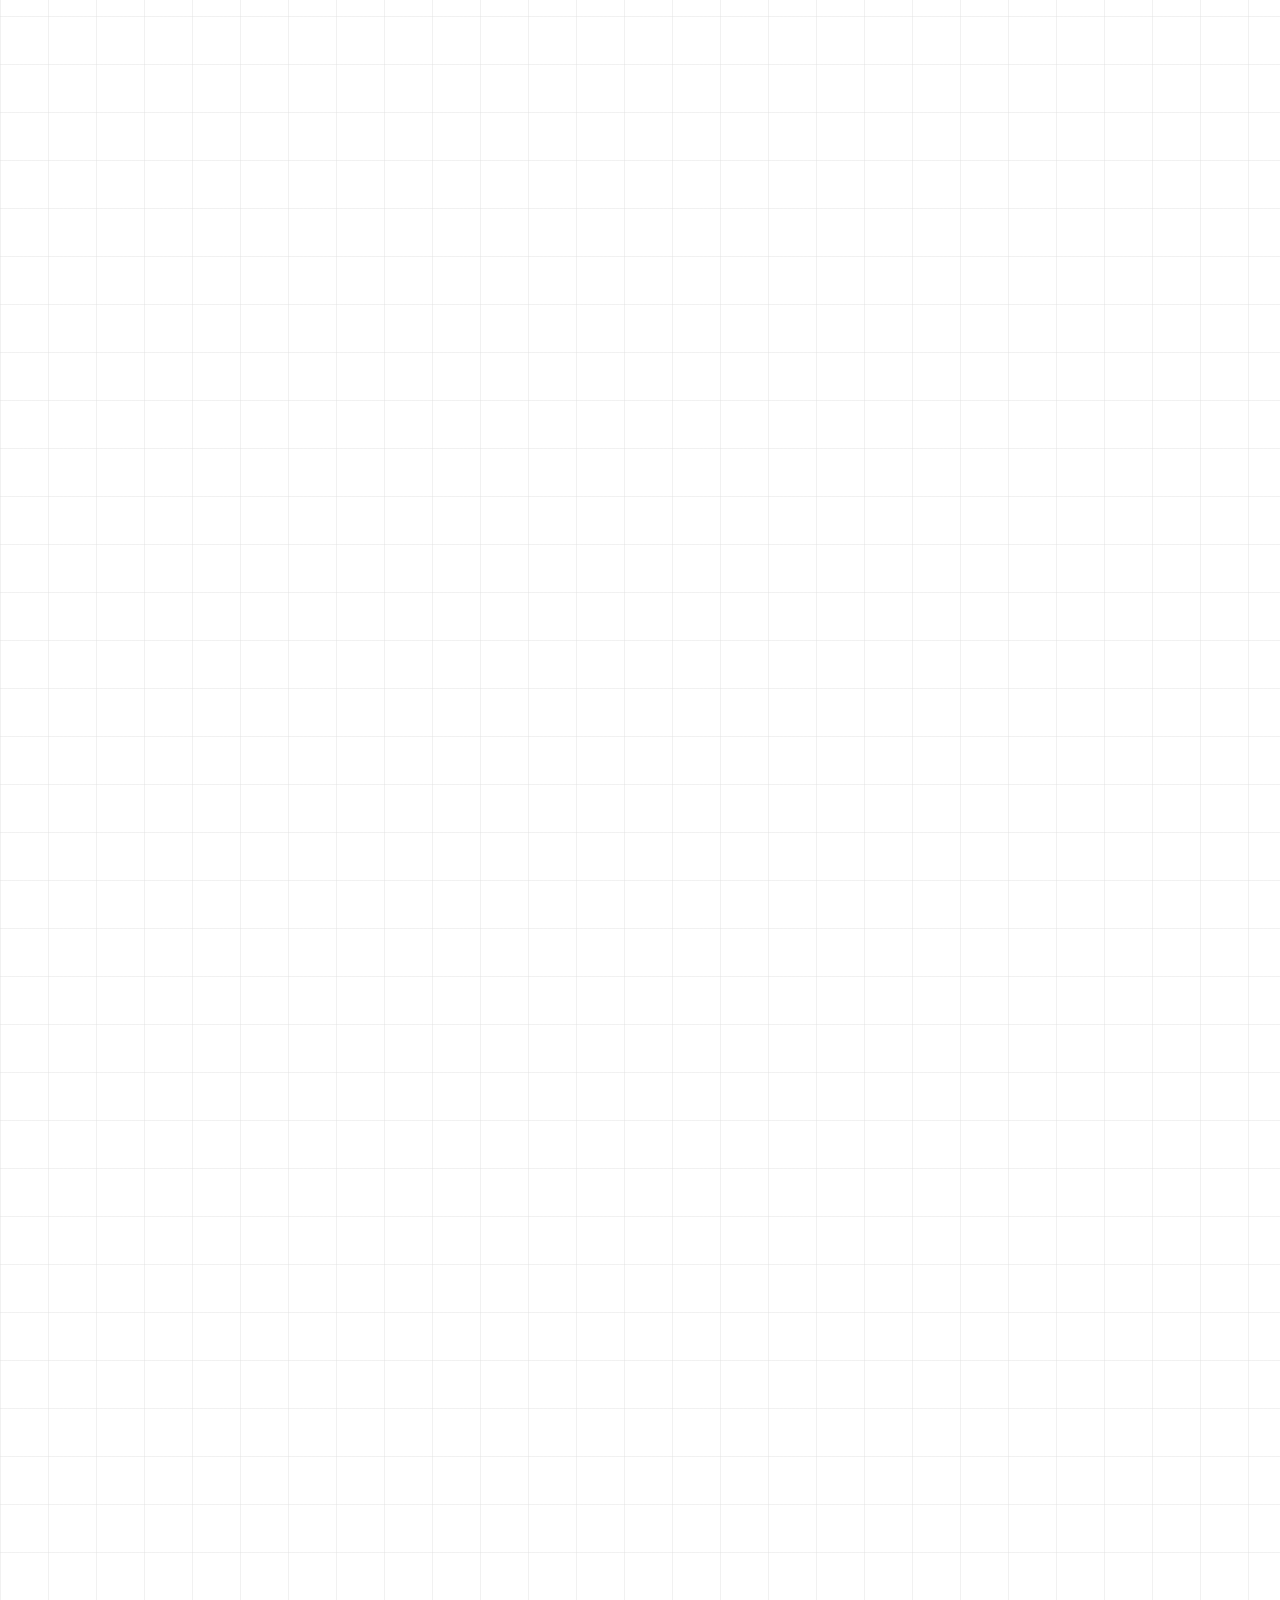
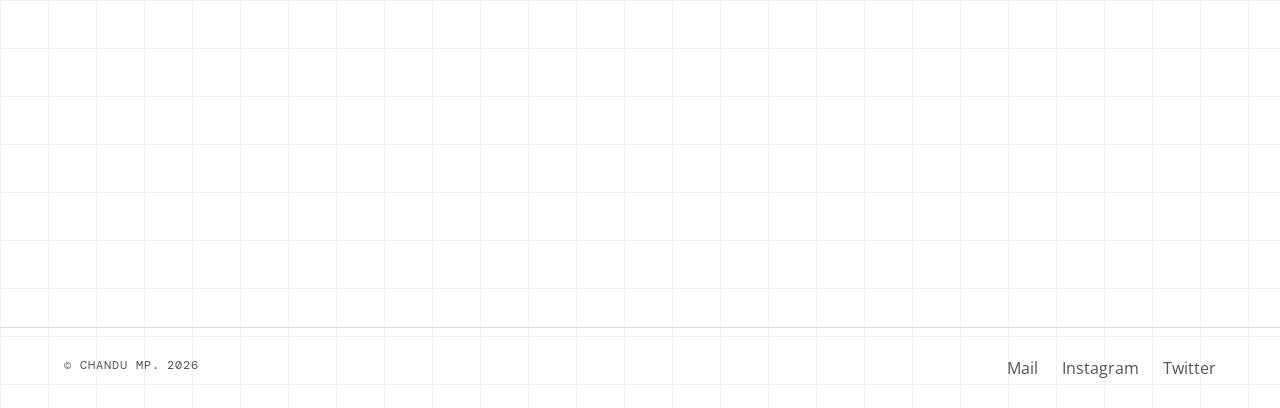
==== commit 4151136a: "portfolio v3" ====
--- a/index.html
+++ b/index.html
@@ -125,9 +125,9 @@
           href="work/qurios.html"
           class="project-card featured"
           data-reveal
-          style="--project-image: url('assets/images/projects/qurios-cover.png');"
           aria-label="View Qurios AI case study"
         >
+          <img class="project-image" src="assets/images/projects/qurios-cover.png" alt="" aria-hidden="true">
           <div class="project-top">
             <span class="project-index">001 / Flagship</span>
             <div class="project-tags">
@@ -150,9 +150,9 @@
           href="work/cultureco.html"
           class="project-card"
           data-reveal
-          style="--project-image: url('https://framerusercontent.com/images/SlWXVVX5oKeZUMPYoI5AIQnkkVY.png?lossless=1&width=1069&height=1138');"
           aria-label="View CultureCo case study"
         >
+          <img class="project-image" src="https://framerusercontent.com/images/SlWXVVX5oKeZUMPYoI5AIQnkkVY.png?lossless=1&width=1069&height=1138" alt="" aria-hidden="true">
           <div class="project-top">
             <span class="project-index">002</span>
             <div class="project-tags">
@@ -174,9 +174,9 @@
           href="work/decision-disco.html"
           class="project-card"
           data-reveal
-          style="--project-image: url('https://framerusercontent.com/images/01YaKmi8UTNcHKiwTkQEfjesU.png?scale-down-to=2048&width=3164&height=1964');"
           aria-label="View Decision Disco case study"
         >
+          <img class="project-image" src="https://framerusercontent.com/images/01YaKmi8UTNcHKiwTkQEfjesU.png?scale-down-to=2048&width=3164&height=1964" alt="" aria-hidden="true">
           <div class="project-top">
             <span class="project-index">003</span>
             <div class="project-tags">
@@ -198,9 +198,9 @@
           href="work/evm-wheels.html"
           class="project-card"
           data-reveal
-          style="--project-image: url('assets/images/projects/evm-cover.png');"
           aria-label="View EVM Wheels case study"
         >
+          <img class="project-image" src="assets/images/projects/evm-cover.png" alt="" aria-hidden="true">
           <div class="project-top">
             <span class="project-index">004</span>
             <div class="project-tags">
@@ -222,9 +222,9 @@
           href="work/mine-by-min.html"
           class="project-card"
           data-reveal
-          style="--project-image: url('assets/images/projects/mine-cover.png');"
           aria-label="View Mine by Min case study"
         >
+          <img class="project-image" src="assets/images/projects/mine-cover.png" alt="" aria-hidden="true">
           <div class="project-top">
             <span class="project-index">005</span>
             <div class="project-tags">
@@ -246,9 +246,9 @@
           href="work/cafe-rides.html"
           class="project-card"
           data-reveal
-          style="--project-image: url('assets/images/projects/cafe-cover.png');"
           aria-label="View Cafe Rides case study"
         >
+          <img class="project-image" src="assets/images/projects/cafe-cover.png" alt="" aria-hidden="true">
           <div class="project-top">
             <span class="project-index">006</span>
             <div class="project-tags">
--- a/css/home-redesign.css
+++ b/css/home-redesign.css
@@ -409,22 +409,26 @@
   isolation: isolate;
 }
 
+.project-card > :not(.project-image) {
+  position: relative;
+  z-index: 2;
+}
+
 .project-card.featured {
   grid-column: span 2;
   min-height: 620px;
 }
 
-.project-card::before {
-  content: "";
+.project-image {
   position: absolute;
   inset: 0;
-  z-index: -1;
-  background:
-    var(--project-image, none);
-  background-size: cover;
-  background-position: center;
-  opacity: 1;
-  filter: saturate(1.16) contrast(1.04);
+  z-index: 0;
+  width: 100%;
+  height: 100%;
+  object-fit: cover;
+  object-position: center;
+  opacity: 0.96;
+  filter: saturate(1.24) contrast(1.08) brightness(1.08);
   transform: scale(1.01);
   transition:
     transform 700ms var(--home-ease),
@@ -436,15 +440,15 @@
   content: "";
   position: absolute;
   inset: 0;
-  z-index: -1;
+  z-index: 1;
   background:
-    linear-gradient(180deg, rgba(23, 23, 23, 0.28), rgba(23, 23, 23, 0.14) 38%, rgba(23, 23, 23, 0.84)),
-    linear-gradient(90deg, rgba(23, 23, 23, 0.72), rgba(23, 23, 23, 0.08) 58%);
-}
-
-.project-card:hover::before {
+    linear-gradient(180deg, rgba(23, 23, 23, 0.1), rgba(23, 23, 23, 0.08) 38%, rgba(23, 23, 23, 0.72)),
+    linear-gradient(90deg, rgba(23, 23, 23, 0.6), rgba(23, 23, 23, 0.02) 62%);
+}
+
+.project-card:hover .project-image {
   transform: scale(1.055);
-  filter: saturate(1);
+  filter: saturate(1.32) contrast(1.04) brightness(1.12);
   opacity: 1;
 }
 
@@ -609,7 +613,7 @@
 @media (prefers-reduced-motion: reduce) {
   .logo-cell,
   [data-reveal],
-  .project-card::before,
+  .project-image,
   .project-arrow,
   .site-mark-glyph {
     transition: none !important;
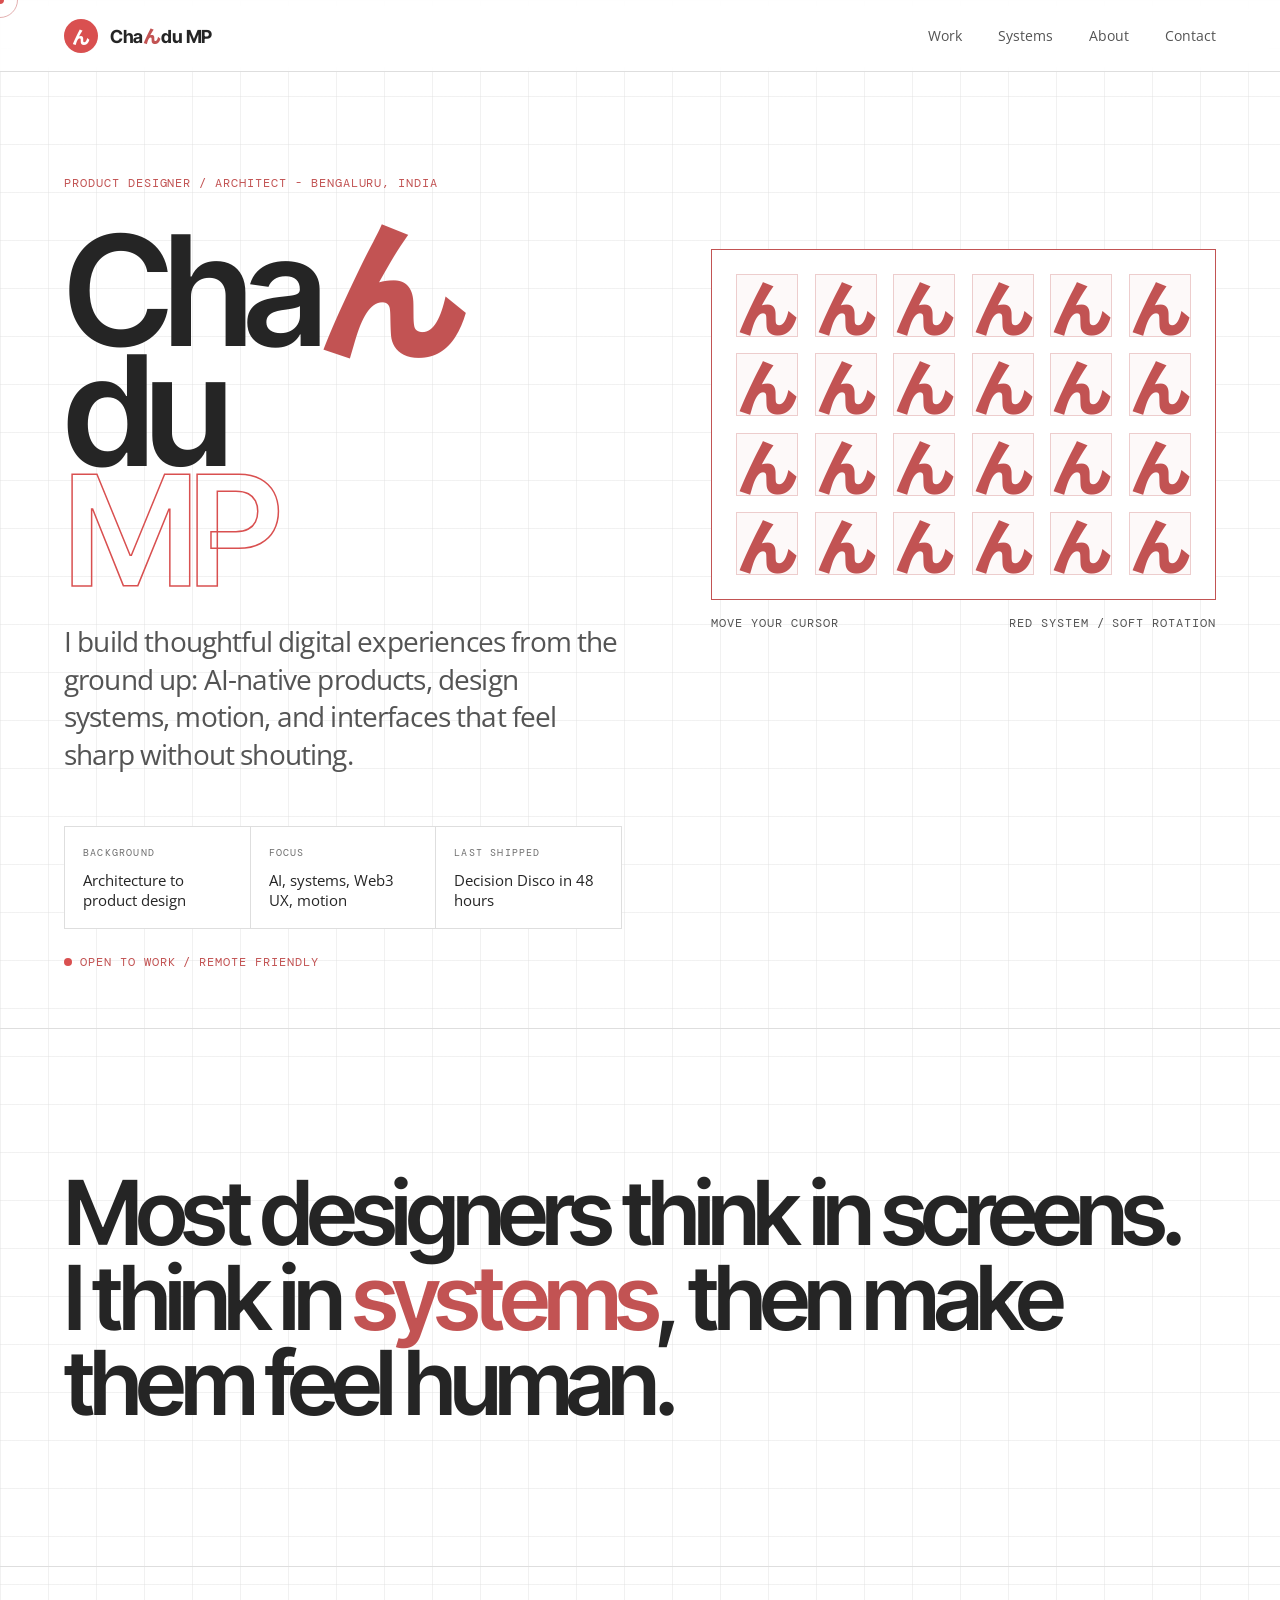
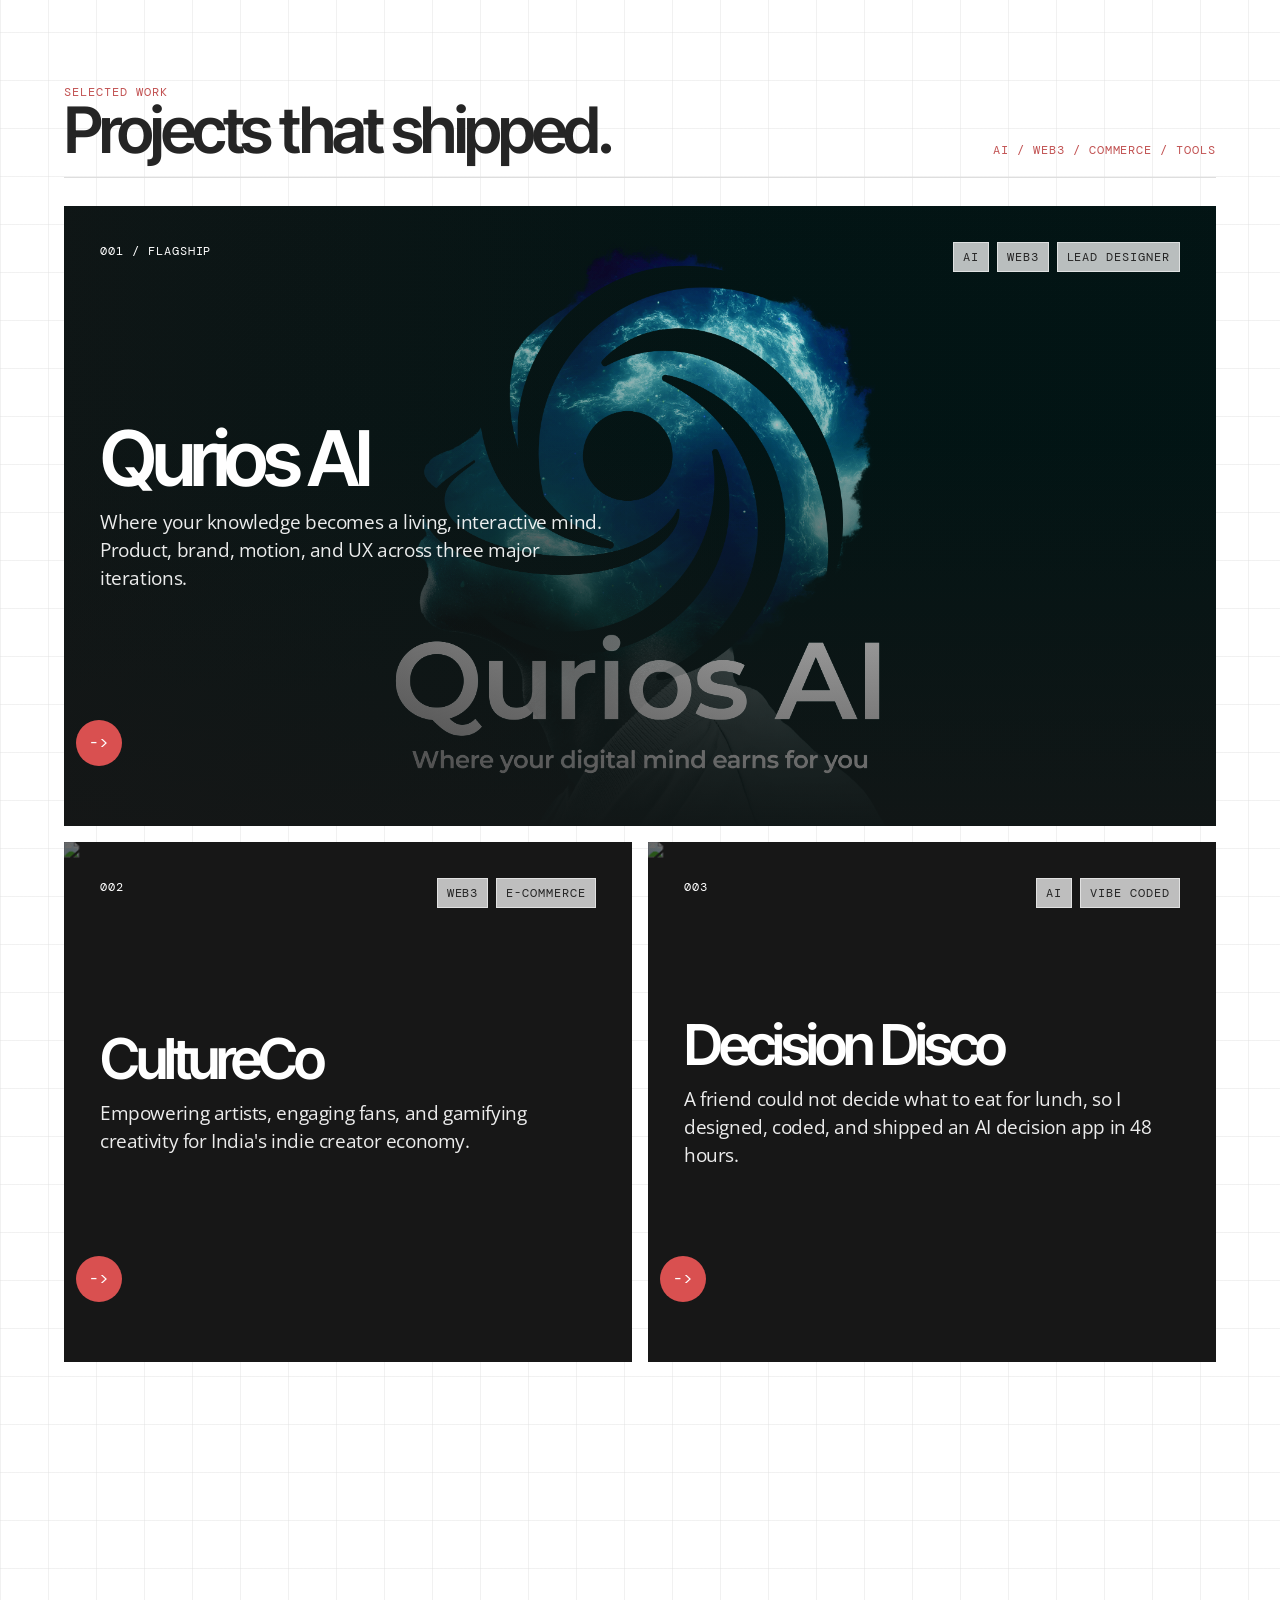
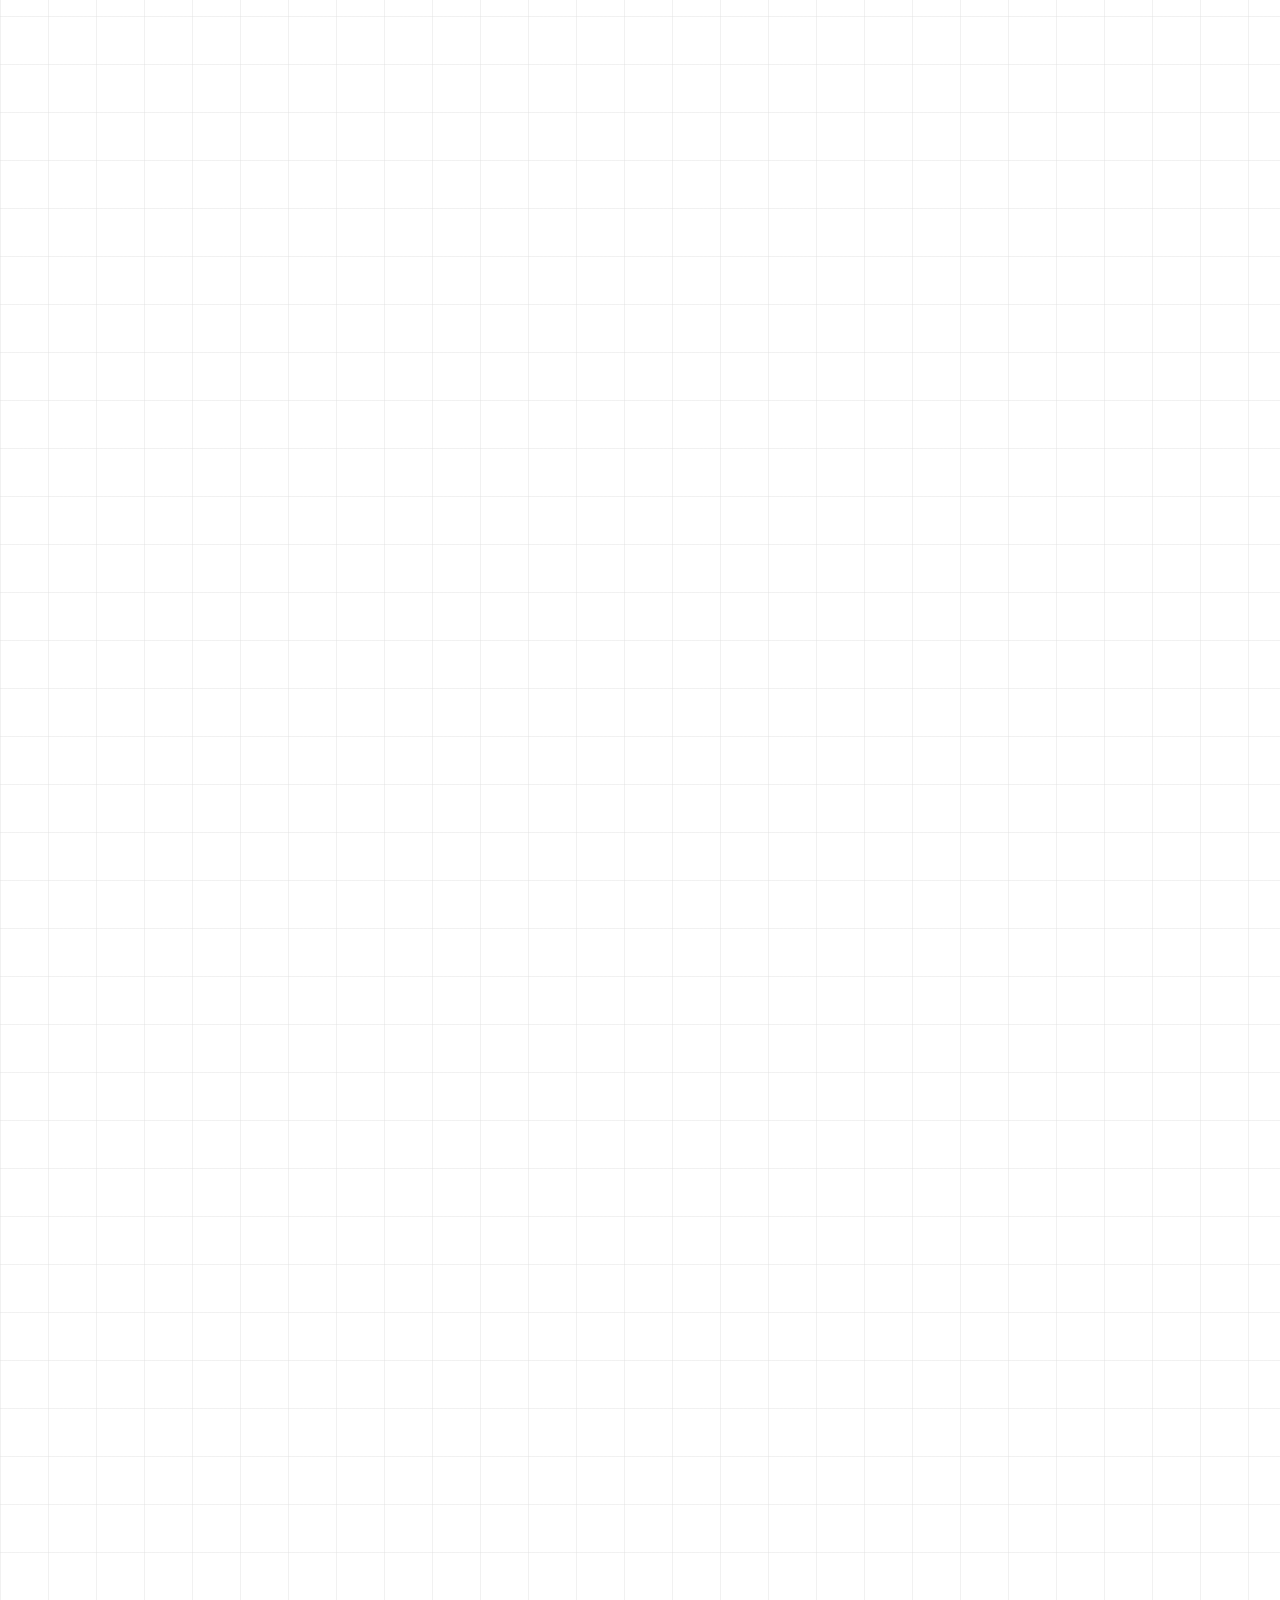
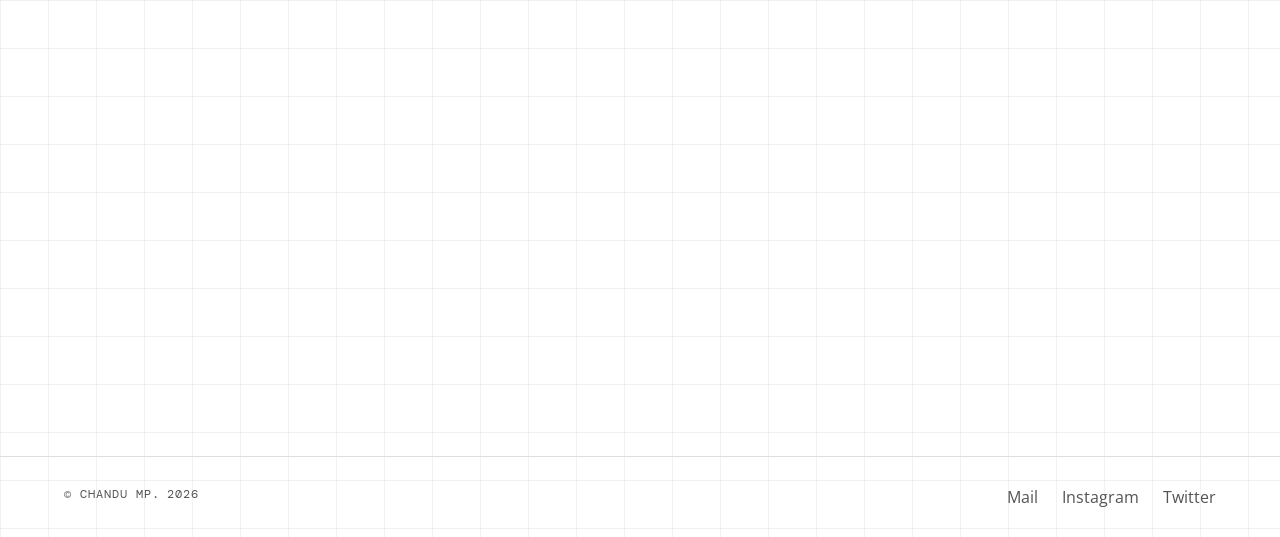
==== commit e144a2dd: "Logo grid v2" ====
--- a/index.html
+++ b/index.html
@@ -26,8 +26,8 @@
   <main class="home-page">
     <nav class="site-nav" aria-label="Main navigation">
       <a href="/" class="site-mark" aria-label="Chandu MP home">
-        <span class="site-mark-glyph">C</span>
-        <span>Chandu MP</span>
+        <span class="site-mark-glyph">ん</span>
+        <span>Cha<span class="inline-logo-glyph">ん</span>du MP</span>
       </a>
 
       <div class="site-links">
@@ -42,7 +42,7 @@
       <div class="hero-copy" data-reveal>
         <p class="hero-kicker">Product Designer / Architect - Bengaluru, India</p>
         <h1 class="hero-title" aria-label="Chandu MP">
-          <span>Chandu</span>
+          <span>Cha<span class="name-glyph">ん</span>du</span>
           <span class="outline">MP</span>
         </h1>
         <p class="hero-summary">
--- a/css/home-redesign.css
+++ b/css/home-redesign.css
@@ -132,8 +132,17 @@
   color: #fff;
   background: var(--home-red);
   border-radius: 50%;
+  font-family: "Noto Sans JP", "Hiragino Sans", "Yu Gothic", sans-serif;
   font-weight: 800;
+  line-height: 1;
   transition: transform 420ms var(--home-ease);
+}
+
+.inline-logo-glyph {
+  color: var(--home-red-deep);
+  font-family: "Noto Sans JP", "Hiragino Sans", "Yu Gothic", sans-serif;
+  font-weight: 900;
+  letter-spacing: 0;
 }
 
 .site-mark:hover .site-mark-glyph {
@@ -181,7 +190,7 @@
   gap: clamp(36px, 7vw, 96px);
   min-height: calc(100svh - 72px);
   padding: clamp(52px, 8vw, 112px) var(--home-gutter) 56px;
-  align-items: end;
+  align-items: start;
 }
 
 .hero-copy {
@@ -220,6 +229,15 @@
   display: block;
 }
 
+.hero-title .name-glyph {
+  display: inline-block;
+  color: var(--home-red-deep);
+  font-family: "Noto Sans JP", "Hiragino Sans", "Yu Gothic", sans-serif;
+  font-weight: 900;
+  letter-spacing: 0;
+  transform: translateY(0.02em);
+}
+
 .hero-title .outline {
   color: transparent;
   -webkit-text-stroke: 1.5px var(--home-red);
@@ -268,8 +286,9 @@
   align-self: stretch;
   display: flex;
   flex-direction: column;
-  justify-content: flex-end;
+  justify-content: flex-start;
   min-height: 560px;
+  padding-top: clamp(42px, 5.8vw, 86px);
 }
 
 .logo-grid-wrap {
@@ -643,6 +662,7 @@
 
   .logo-field {
     min-height: auto;
+    padding-top: 0;
   }
 
   .project-grid,
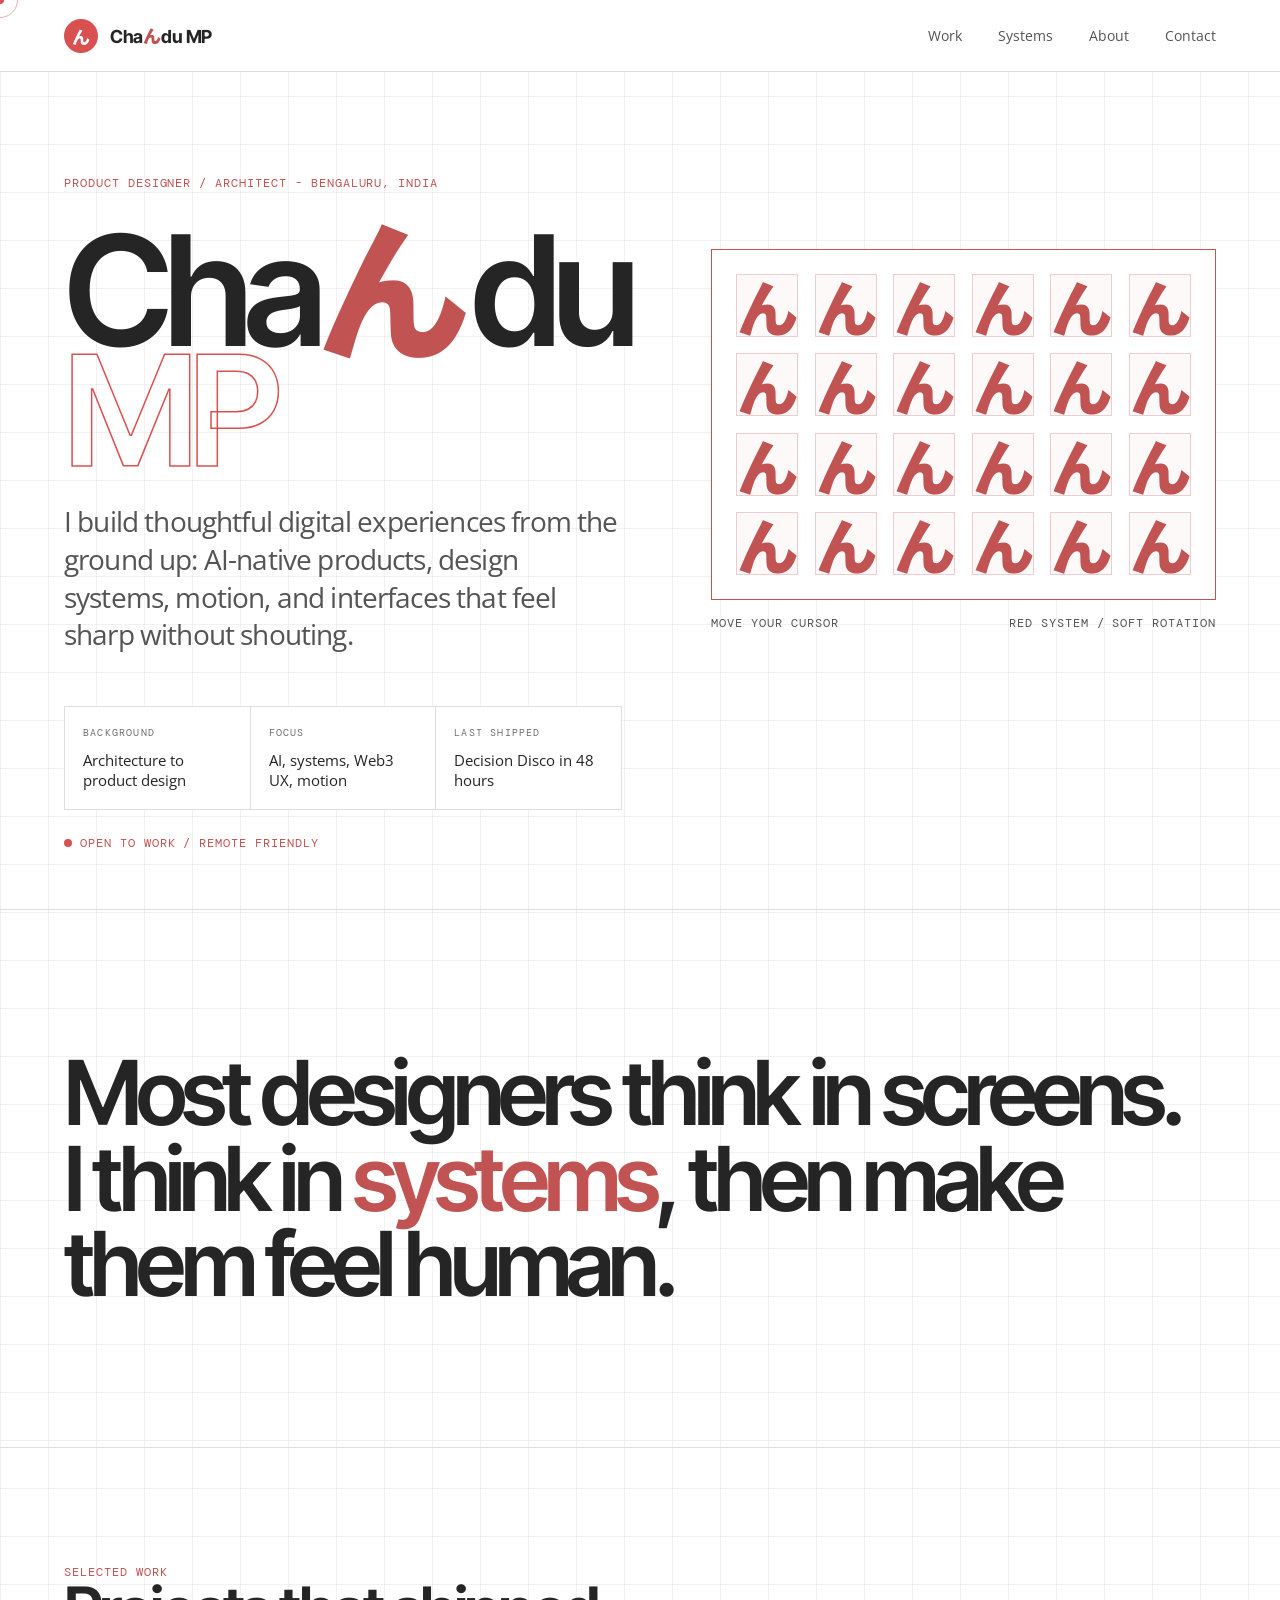
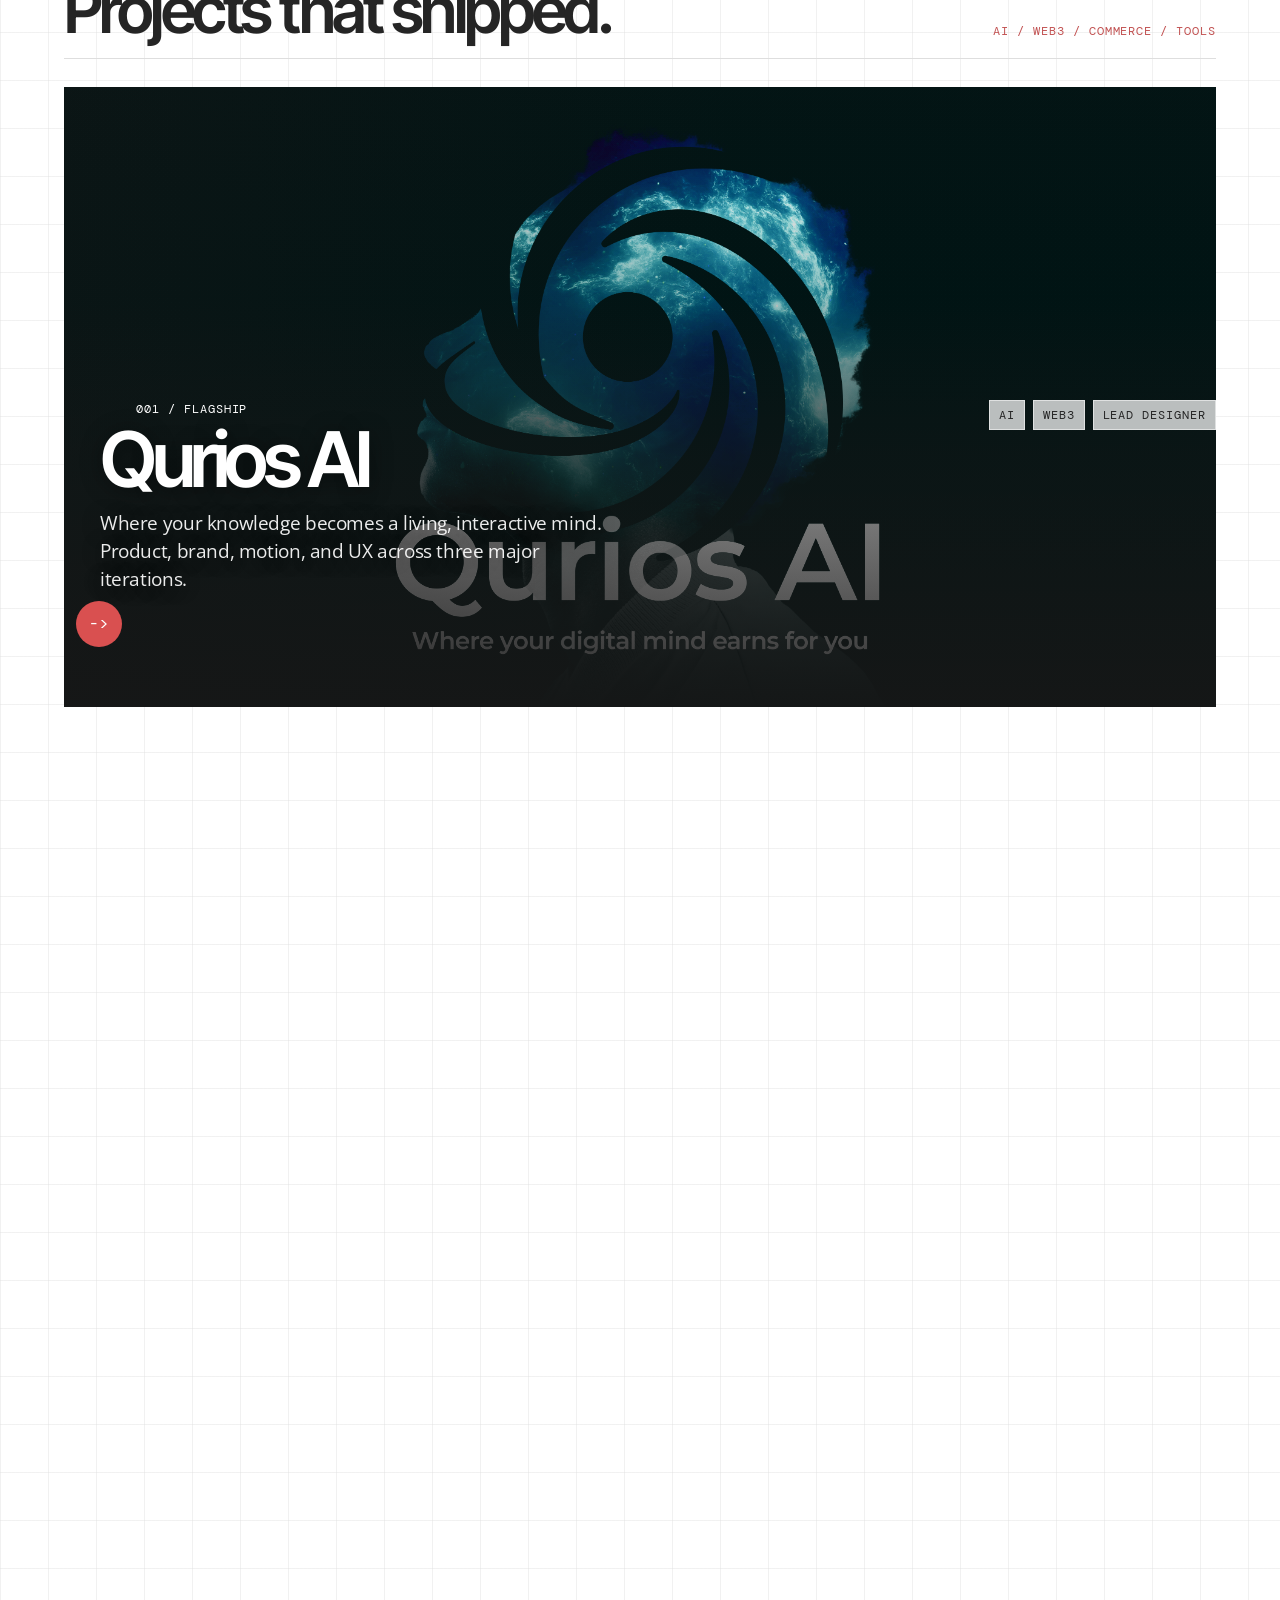
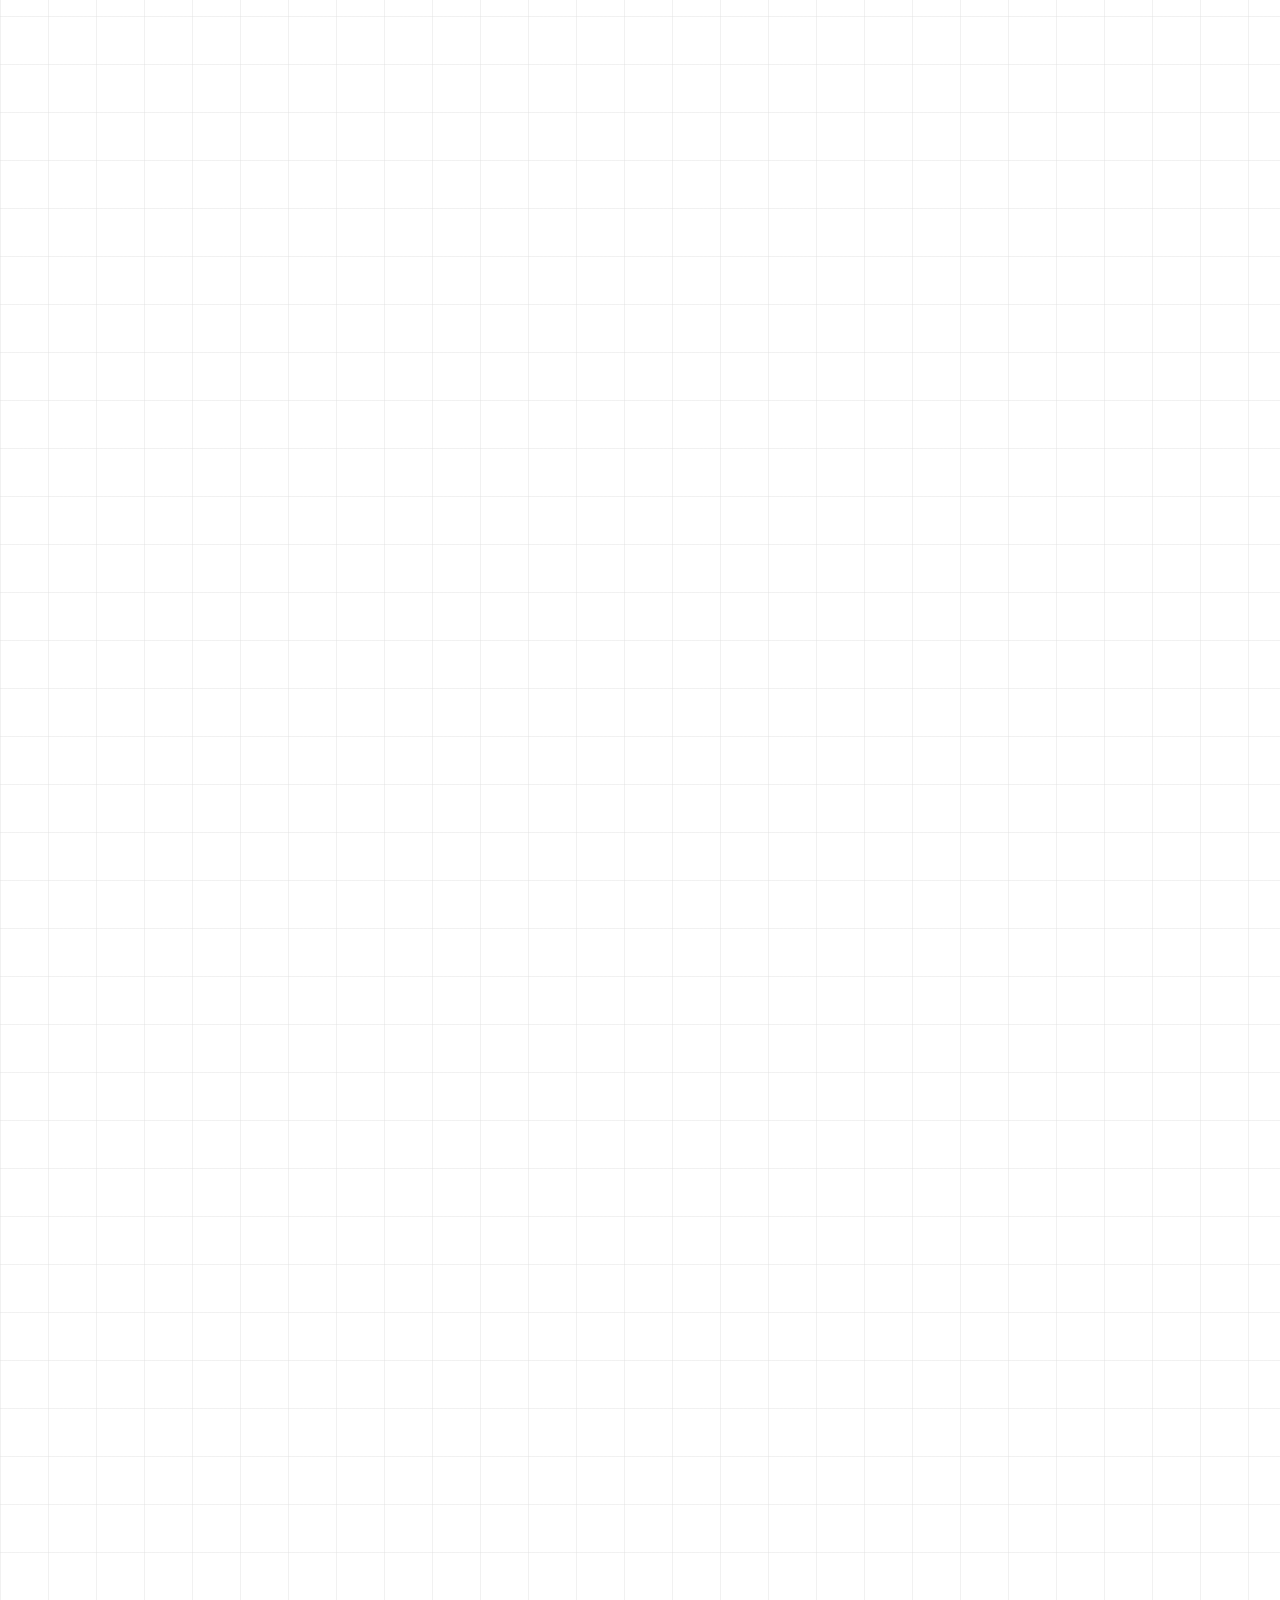
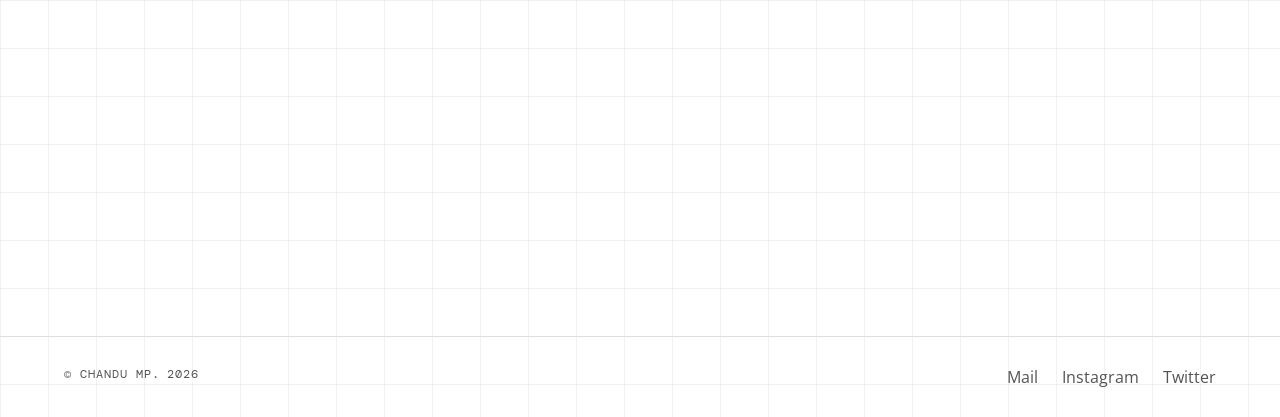
==== commit 9375716c: "More assets injected" ====
--- a/index.html
+++ b/index.html
@@ -136,7 +136,7 @@
               <span>Lead Designer</span>
             </div>
           </div>
-          <div>
+          <div class="project-copy">
             <h3 class="project-title">Qurios AI</h3>
             <p class="project-desc">
               Where your knowledge becomes a living, interactive mind. Product,
@@ -160,7 +160,7 @@
               <span>E-commerce</span>
             </div>
           </div>
-          <div>
+          <div class="project-copy">
             <h3 class="project-title">CultureCo</h3>
             <p class="project-desc">
               Empowering artists, engaging fans, and gamifying creativity for
@@ -184,7 +184,7 @@
               <span>Vibe coded</span>
             </div>
           </div>
-          <div>
+          <div class="project-copy">
             <h3 class="project-title">Decision Disco</h3>
             <p class="project-desc">
               A friend could not decide what to eat for lunch, so I designed,
@@ -208,7 +208,7 @@
               <span>E-commerce</span>
             </div>
           </div>
-          <div>
+          <div class="project-copy">
             <h3 class="project-title">EVM Wheels</h3>
             <p class="project-desc">
               A clearer, faster browsing and checkout experience for a mobility
@@ -232,7 +232,7 @@
               <span>Inclusive UX</span>
             </div>
           </div>
-          <div>
+          <div class="project-copy">
             <h3 class="project-title">Mine by Min</h3>
             <p class="project-desc">
               A personal-care product experience designed around privacy,
@@ -256,7 +256,7 @@
               <span>Experience</span>
             </div>
           </div>
-          <div>
+          <div class="project-copy">
             <h3 class="project-title">Cafe Rides</h3>
             <p class="project-desc">
               A lifestyle-led riding concept connecting routes, cafes, riders,
--- a/css/home-redesign.css
+++ b/css/home-redesign.css
@@ -229,6 +229,10 @@
   display: block;
 }
 
+.hero-title > span:first-child {
+  white-space: nowrap;
+}
+
 .hero-title .name-glyph {
   display: inline-block;
   color: var(--home-red-deep);
@@ -420,7 +424,8 @@
   min-height: 520px;
   display: flex;
   flex-direction: column;
-  justify-content: space-between;
+  justify-content: flex-end;
+  gap: 32px;
   overflow: hidden;
   padding: clamp(22px, 3vw, 36px);
   color: #fff;
@@ -461,8 +466,8 @@
   inset: 0;
   z-index: 1;
   background:
-    linear-gradient(180deg, rgba(23, 23, 23, 0.1), rgba(23, 23, 23, 0.08) 38%, rgba(23, 23, 23, 0.72)),
-    linear-gradient(90deg, rgba(23, 23, 23, 0.6), rgba(23, 23, 23, 0.02) 62%);
+    linear-gradient(180deg, rgba(23, 23, 23, 0.12), rgba(23, 23, 23, 0.02) 34%, rgba(23, 23, 23, 0.42) 58%, rgba(23, 23, 23, 0.9)),
+    linear-gradient(90deg, rgba(23, 23, 23, 0.42), rgba(23, 23, 23, 0.02) 58%);
 }
 
 .project-card:hover .project-image {
@@ -472,10 +477,19 @@
 }
 
 .project-top {
+  position: absolute;
+  top: clamp(22px, 3vw, 36px);
+  left: clamp(22px, 3vw, 36px);
+  right: clamp(22px, 3vw, 36px);
   display: flex;
   justify-content: space-between;
   align-items: flex-start;
   gap: 20px;
+}
+
+.project-copy {
+  max-width: min(720px, calc(100% - 64px));
+  text-shadow: 0 2px 22px rgba(0, 0, 0, 0.45);
 }
 
 .project-index {
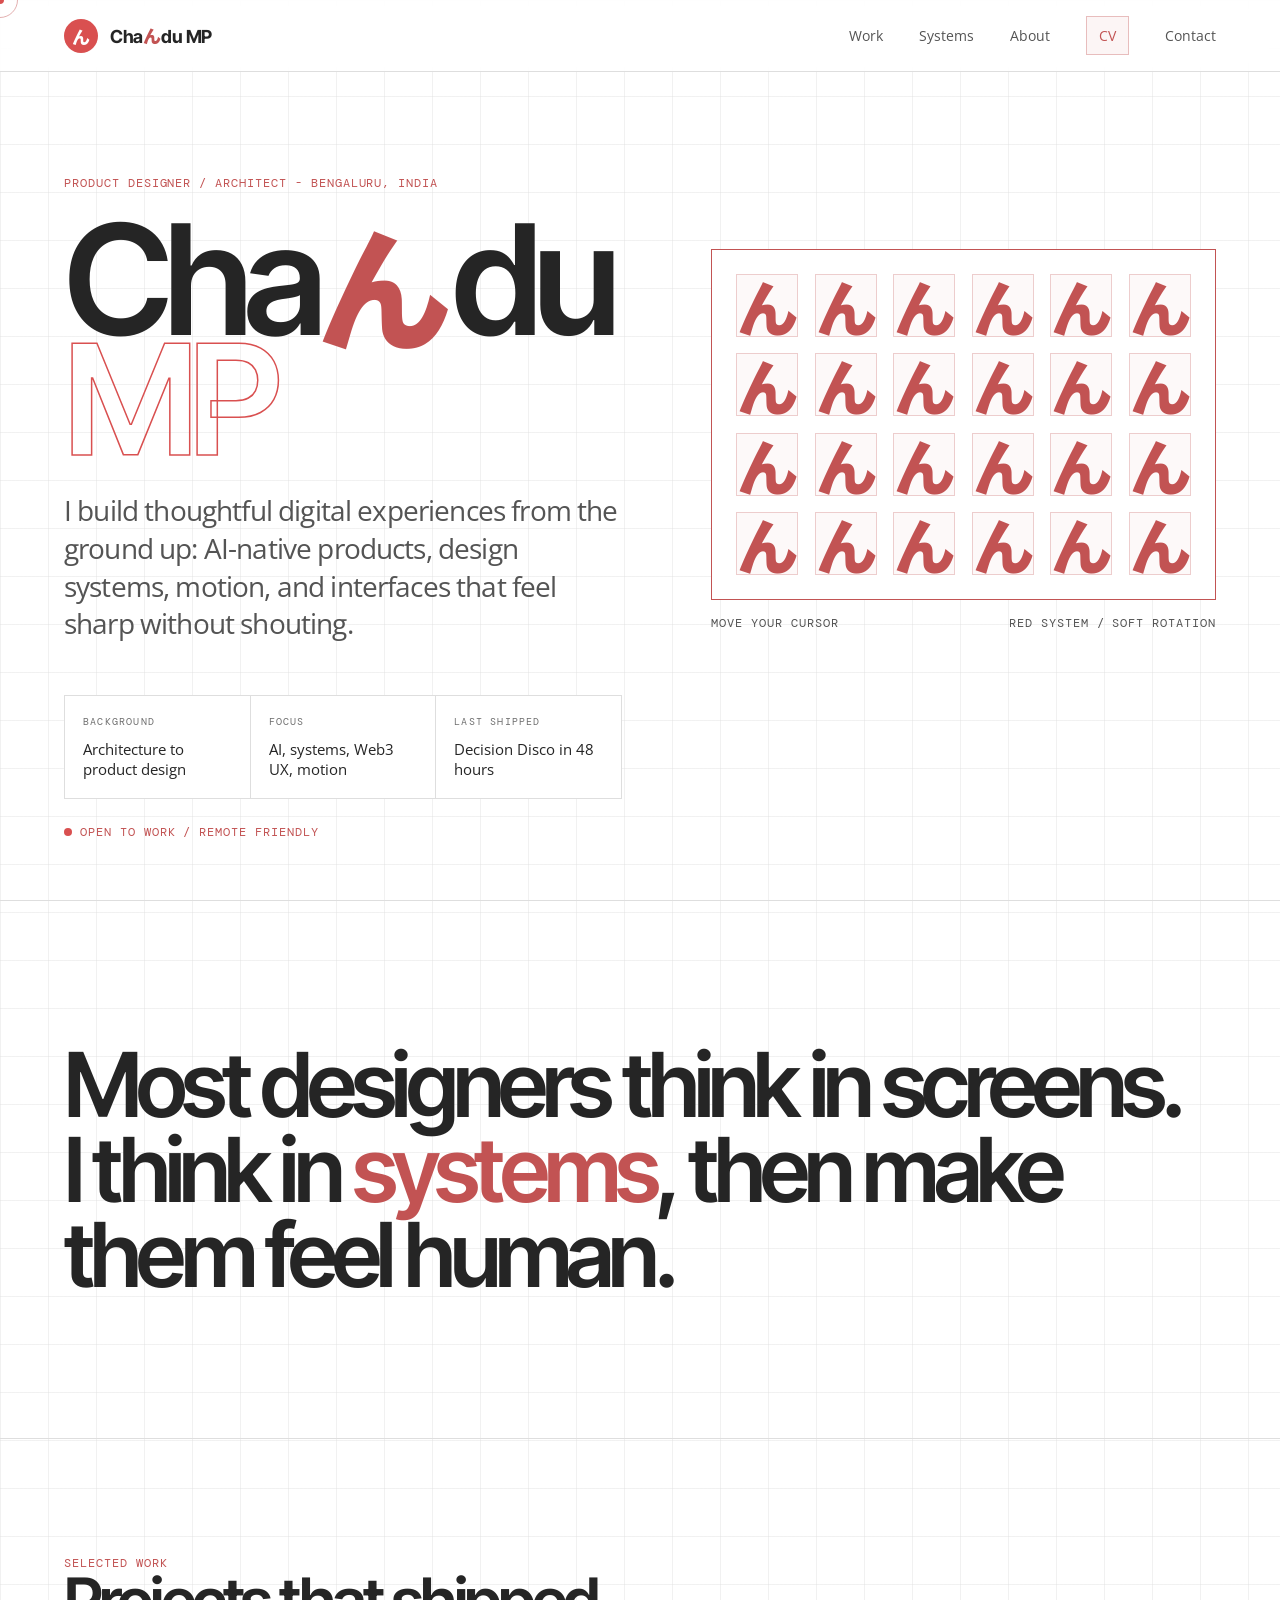
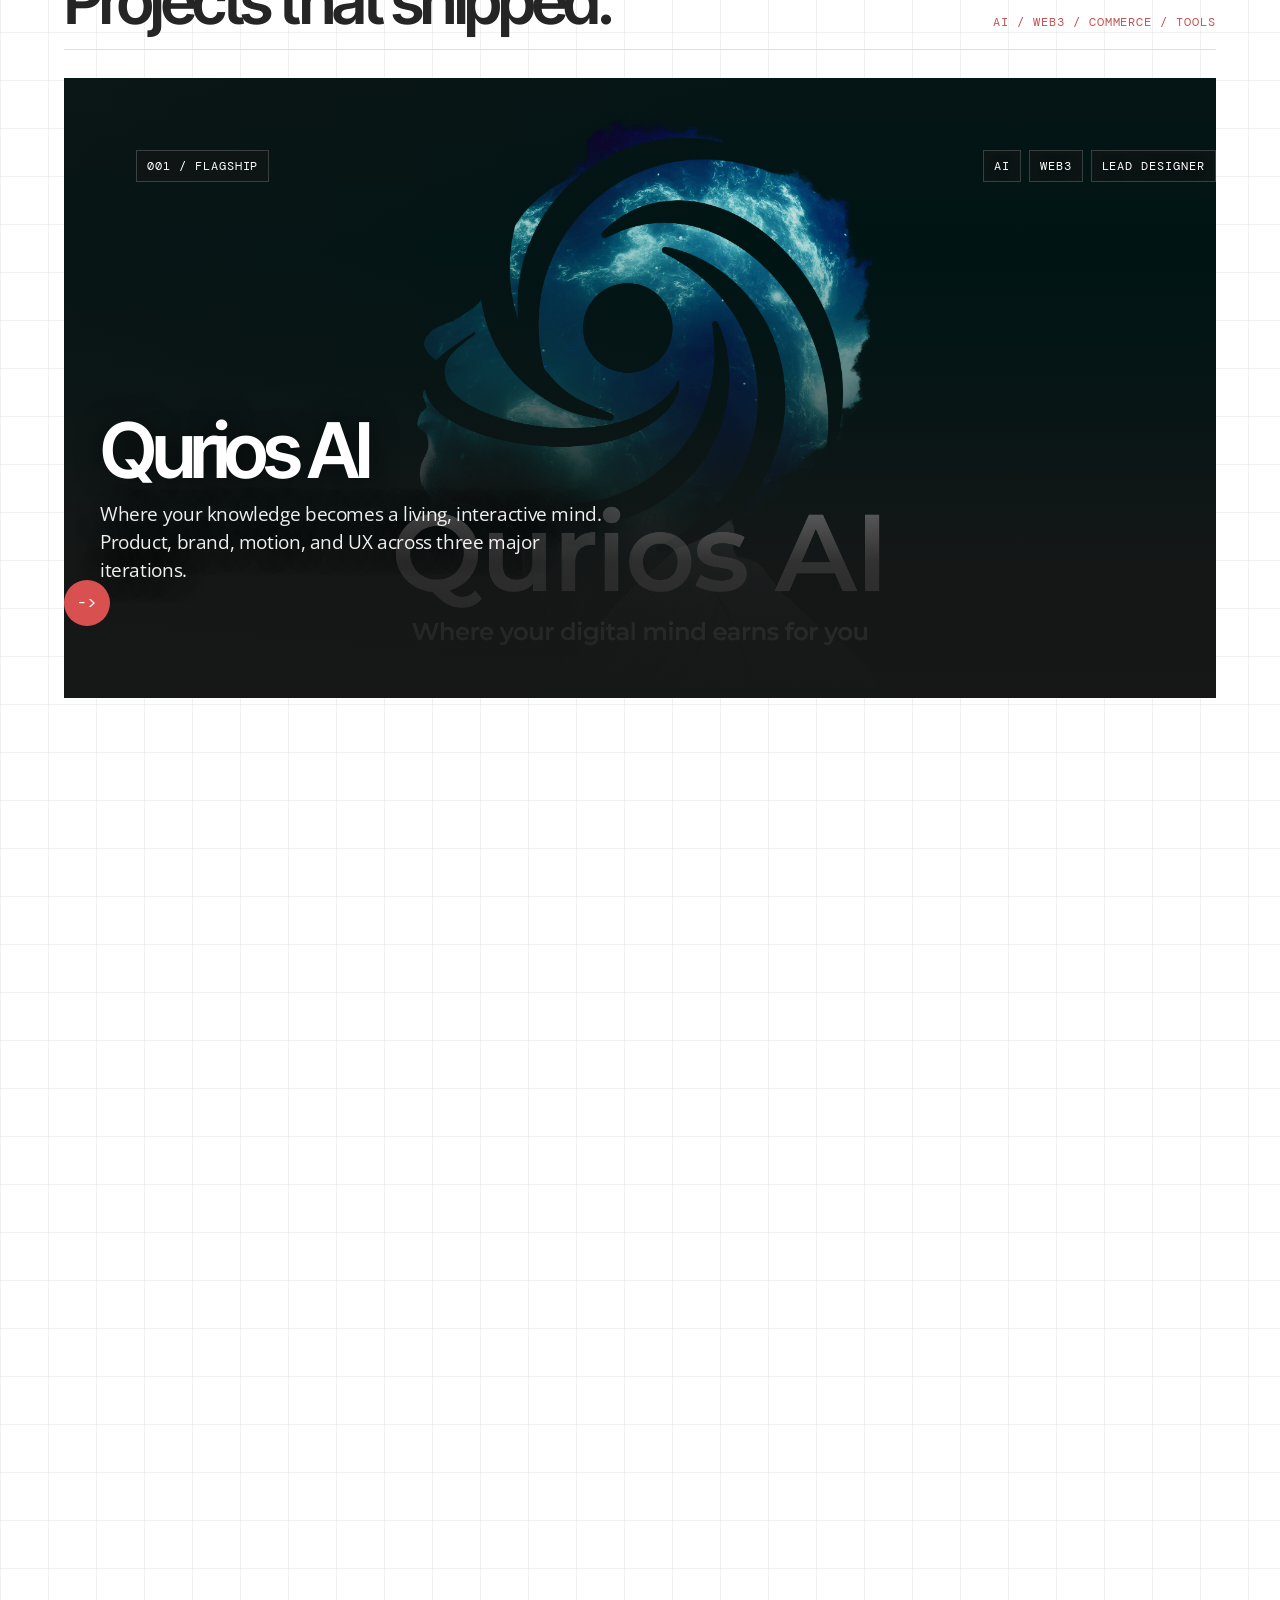
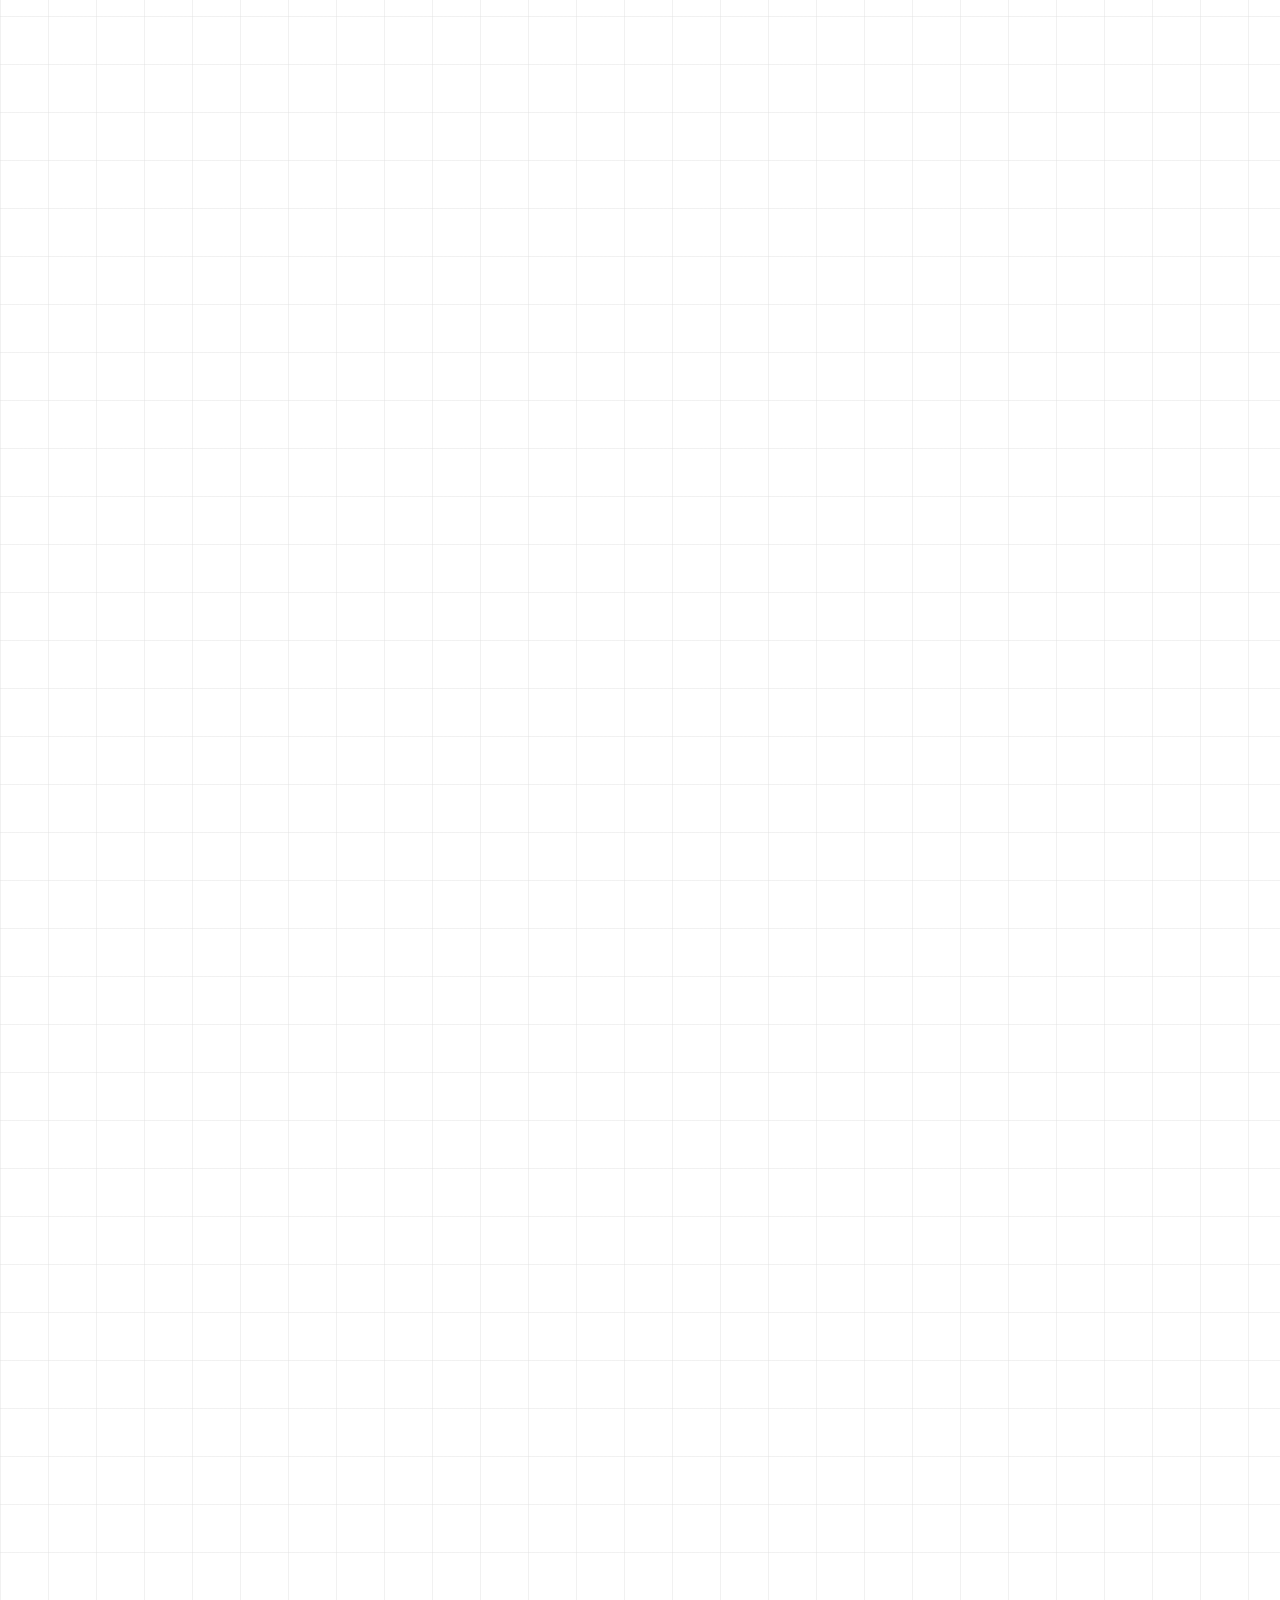
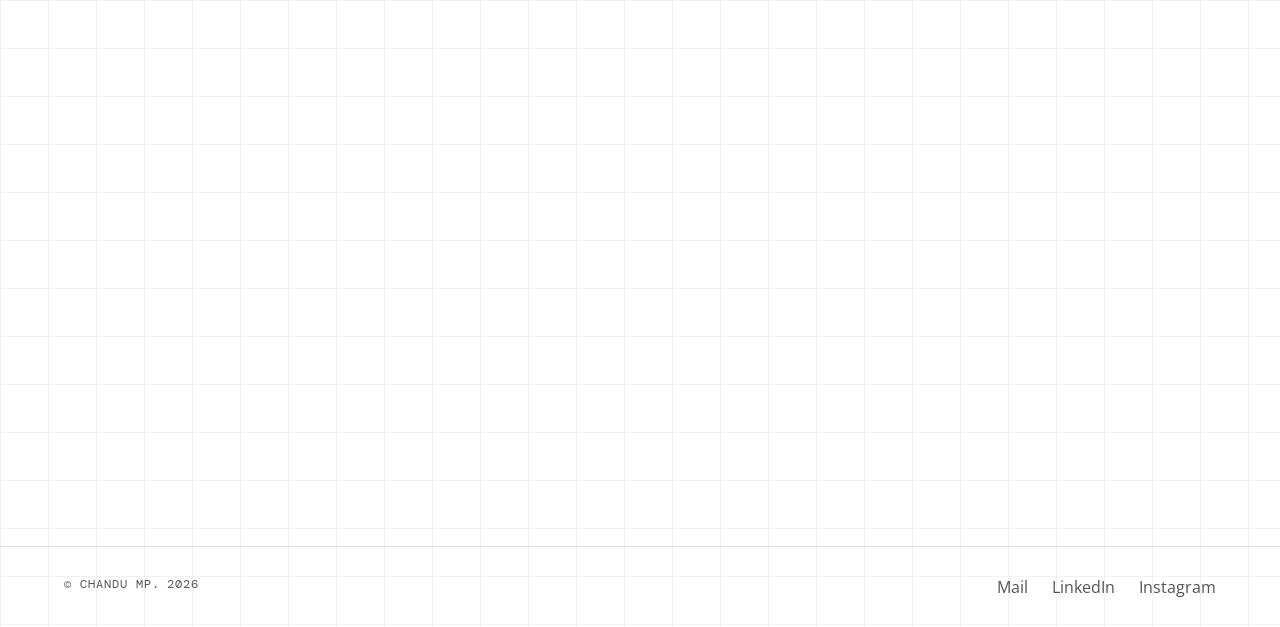
==== commit c85561c6: "Many many fixes" ====
--- a/index.html
+++ b/index.html
@@ -34,7 +34,8 @@
         <a href="#work">Work</a>
         <a href="#systems">Systems</a>
         <a href="#about">About</a>
-        <a href="mailto:chandu.mp.14l@gmail.com">Contact</a>
+        <a href="assets/docs/Chandu_MP_CV.pdf" class="nav-download" download aria-label="Download Chandu MP CV">CV</a>
+        <a href="mailto:chandu.mp.14@gmail.com">Contact</a>
       </div>
     </nav>
 
@@ -307,15 +308,21 @@
           I care about interfaces that look good, but I care more about whether they hold together:
           across edge cases, slow connections, messy teams, and real users trying to get something done.
         </p>
+        <div class="contact-panel" aria-label="Contact information">
+          <a href="tel:+917012297052">+91 7012297052</a>
+          <a href="mailto:chandu.mp.14@gmail.com">chandu.mp.14@gmail.com</a>
+          <a href="https://www.linkedin.com/in/chandump" target="_blank" rel="noopener">LinkedIn</a>
+          <a href="https://www.instagram.com/chandu_mp/" target="_blank" rel="noopener">Instagram</a>
+        </div>
       </div>
     </section>
 
     <footer class="home-footer">
       <p class="footer-copy">© Chandu MP. 2026</p>
       <div class="footer-links">
-        <a href="mailto:chandu.mp.14l@gmail.com">Mail</a>
+        <a href="mailto:chandu.mp.14@gmail.com">Mail</a>
+        <a href="https://www.linkedin.com/in/chandump" target="_blank" rel="noopener">LinkedIn</a>
         <a href="https://www.instagram.com/chandu_mp/" target="_blank" rel="noopener">Instagram</a>
-        <a href="https://x.com/p_chandu99066" target="_blank" rel="noopener">Twitter</a>
       </div>
     </footer>
   </main>
--- a/css/home-redesign.css
+++ b/css/home-redesign.css
@@ -179,6 +179,17 @@
   color: var(--home-red-deep);
 }
 
+.site-links .nav-download {
+  padding: 8px 12px;
+  color: var(--home-red-deep);
+  border: 1px solid rgba(194, 83, 83, 0.34);
+  background: rgba(194, 83, 83, 0.06);
+}
+
+.site-links .nav-download::after {
+  display: none;
+}
+
 .site-links a:hover::after {
   transform: scaleX(1);
   transform-origin: left;
@@ -237,9 +248,10 @@
   display: inline-block;
   color: var(--home-red-deep);
   font-family: "Noto Sans JP", "Hiragino Sans", "Yu Gothic", sans-serif;
+  font-size: 0.88em;
   font-weight: 900;
   letter-spacing: 0;
-  transform: translateY(0.02em);
+  transform: translateY(0.045em);
 }
 
 .hero-title .outline {
@@ -416,7 +428,7 @@
 .project-grid {
   display: grid;
   grid-template-columns: repeat(2, minmax(0, 1fr));
-  gap: 16px;
+  gap: clamp(22px, 3vw, 36px);
 }
 
 .project-card {
@@ -466,8 +478,8 @@
   inset: 0;
   z-index: 1;
   background:
-    linear-gradient(180deg, rgba(23, 23, 23, 0.12), rgba(23, 23, 23, 0.02) 34%, rgba(23, 23, 23, 0.42) 58%, rgba(23, 23, 23, 0.9)),
-    linear-gradient(90deg, rgba(23, 23, 23, 0.42), rgba(23, 23, 23, 0.02) 58%);
+    linear-gradient(180deg, rgba(23, 23, 23, 0.22), rgba(23, 23, 23, 0.02) 28%, rgba(23, 23, 23, 0.22) 48%, rgba(23, 23, 23, 0.88) 78%, rgba(23, 23, 23, 0.96)),
+    linear-gradient(90deg, rgba(23, 23, 23, 0.34), rgba(23, 23, 23, 0.02) 58%);
 }
 
 .project-card:hover .project-image {
@@ -488,12 +500,21 @@
 }
 
 .project-copy {
-  max-width: min(720px, calc(100% - 64px));
-  text-shadow: 0 2px 22px rgba(0, 0, 0, 0.45);
+  align-self: flex-start;
+  max-width: min(760px, calc(100% - 88px));
+  margin-top: auto;
+  padding-right: 58px;
+  text-shadow: 0 2px 26px rgba(0, 0, 0, 0.58);
 }
 
 .project-index {
+  align-self: flex-start;
+  padding: 6px 10px;
   color: #fff;
+  background: rgba(23, 23, 23, 0.5);
+  border: 1px solid rgba(255, 255, 255, 0.18);
+  backdrop-filter: blur(10px);
+  -webkit-backdrop-filter: blur(10px);
 }
 
 .project-tags {
@@ -501,14 +522,17 @@
   justify-content: flex-end;
   gap: 8px;
   flex-wrap: wrap;
-  max-width: 55%;
-  color: var(--home-ink);
+  max-width: min(62%, 520px);
+  color: #fff;
 }
 
 .project-tags span {
-  padding: 5px 9px;
-  background: rgba(255, 255, 255, 0.72);
-  border: 1px solid rgba(255, 255, 255, 0.54);
+  padding: 6px 10px;
+  background: rgba(23, 23, 23, 0.54);
+  border: 1px solid rgba(255, 255, 255, 0.18);
+  backdrop-filter: blur(10px);
+  -webkit-backdrop-filter: blur(10px);
+  text-shadow: 0 1px 12px rgba(0, 0, 0, 0.34);
 }
 
 .project-title {
@@ -528,7 +552,7 @@
 
 .project-desc {
   max-width: 520px;
-  color: rgba(255, 255, 255, 0.92);
+  color: rgba(255, 255, 255, 0.94);
   font-size: clamp(16px, 1.5vw, 20px);
   line-height: 1.45;
   letter-spacing: -0.02em;
@@ -536,8 +560,9 @@
 
 .project-arrow {
   position: absolute;
-  right: 24px;
-  bottom: 24px;
+  right: clamp(22px, 3vw, 36px);
+  bottom: clamp(22px, 3vw, 36px);
+  z-index: 3;
   display: grid;
   place-items: center;
   width: 46px;
@@ -612,6 +637,26 @@
   line-height: 1.72;
 }
 
+.contact-panel {
+  display: grid;
+  gap: 10px;
+  margin-top: 28px;
+  padding-top: 22px;
+  border-top: 1px solid var(--home-line);
+}
+
+.contact-panel a {
+  color: var(--home-red-deep);
+  font-family: "DM Mono", ui-monospace, monospace;
+  font-size: 13px;
+  letter-spacing: 0.02em;
+  overflow-wrap: anywhere;
+}
+
+.contact-panel a:hover {
+  color: var(--home-ink);
+}
+
 .home-footer {
   display: flex;
   justify-content: space-between;
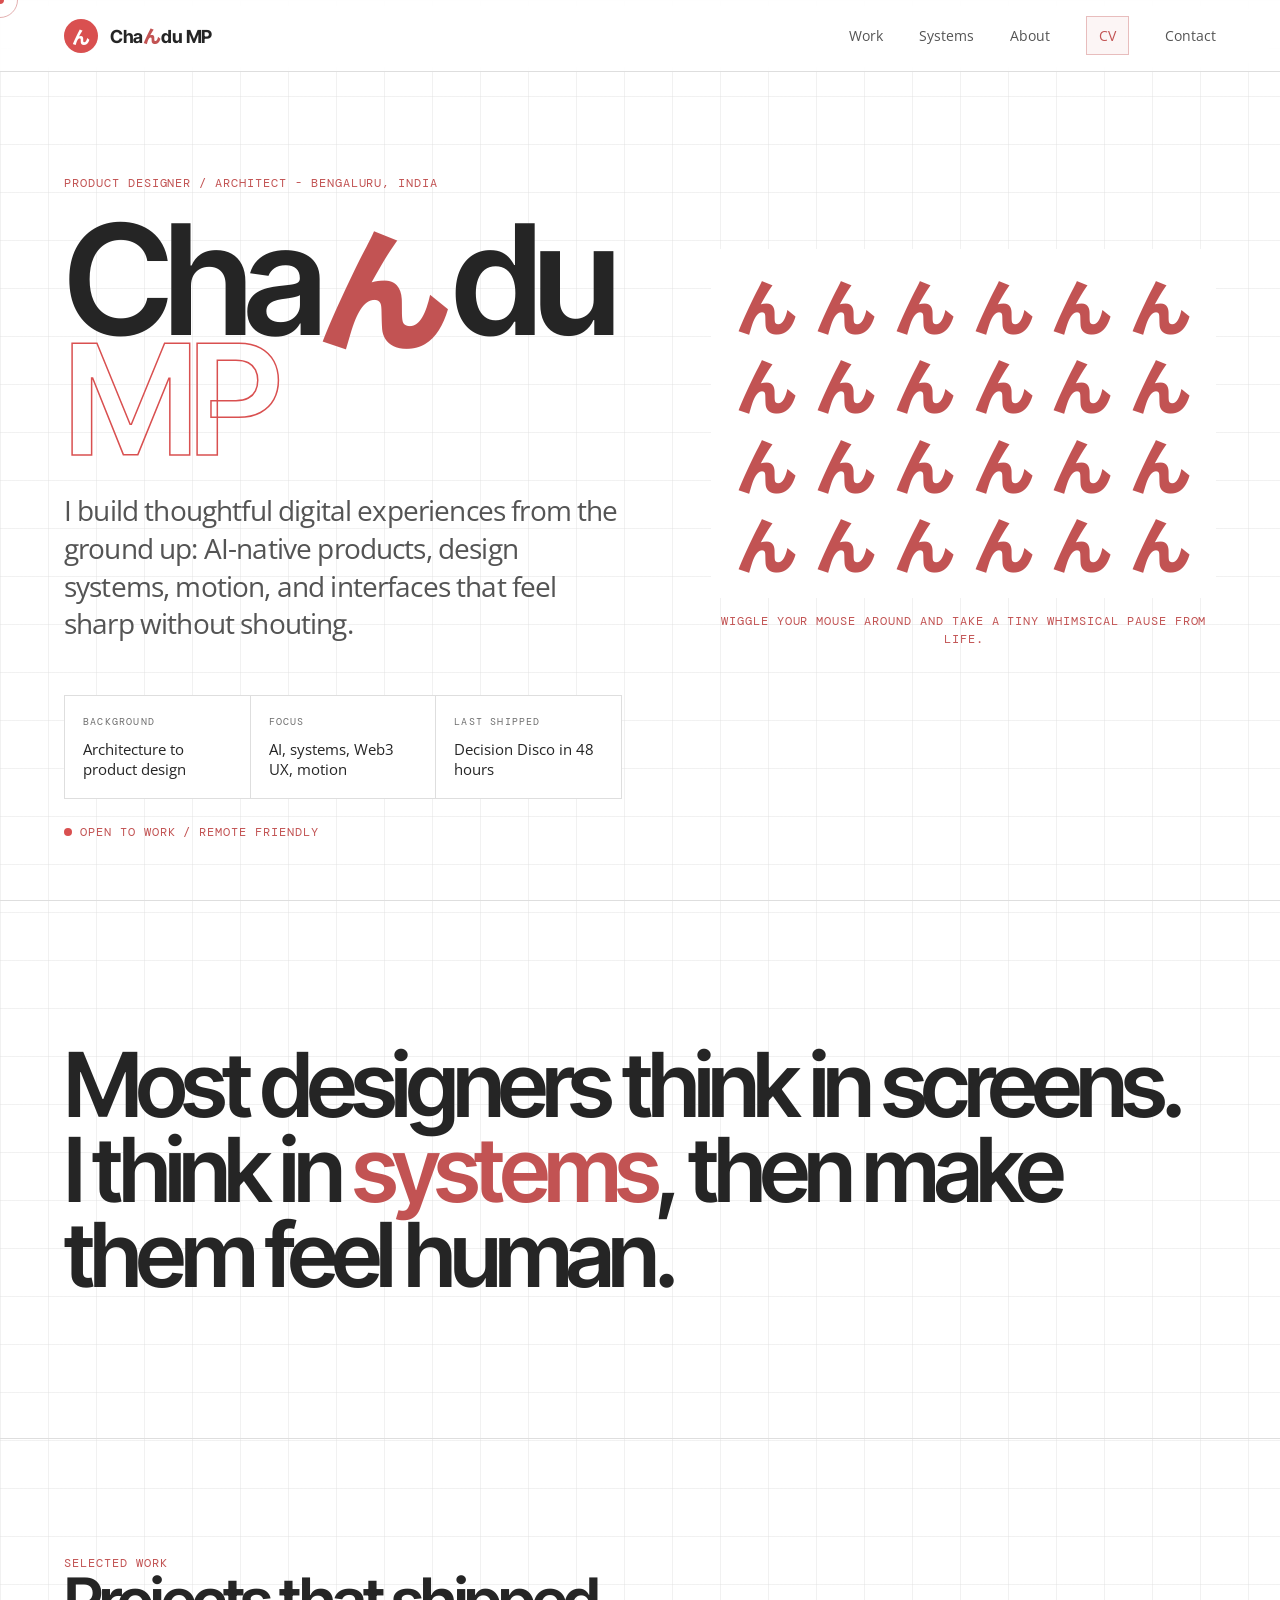
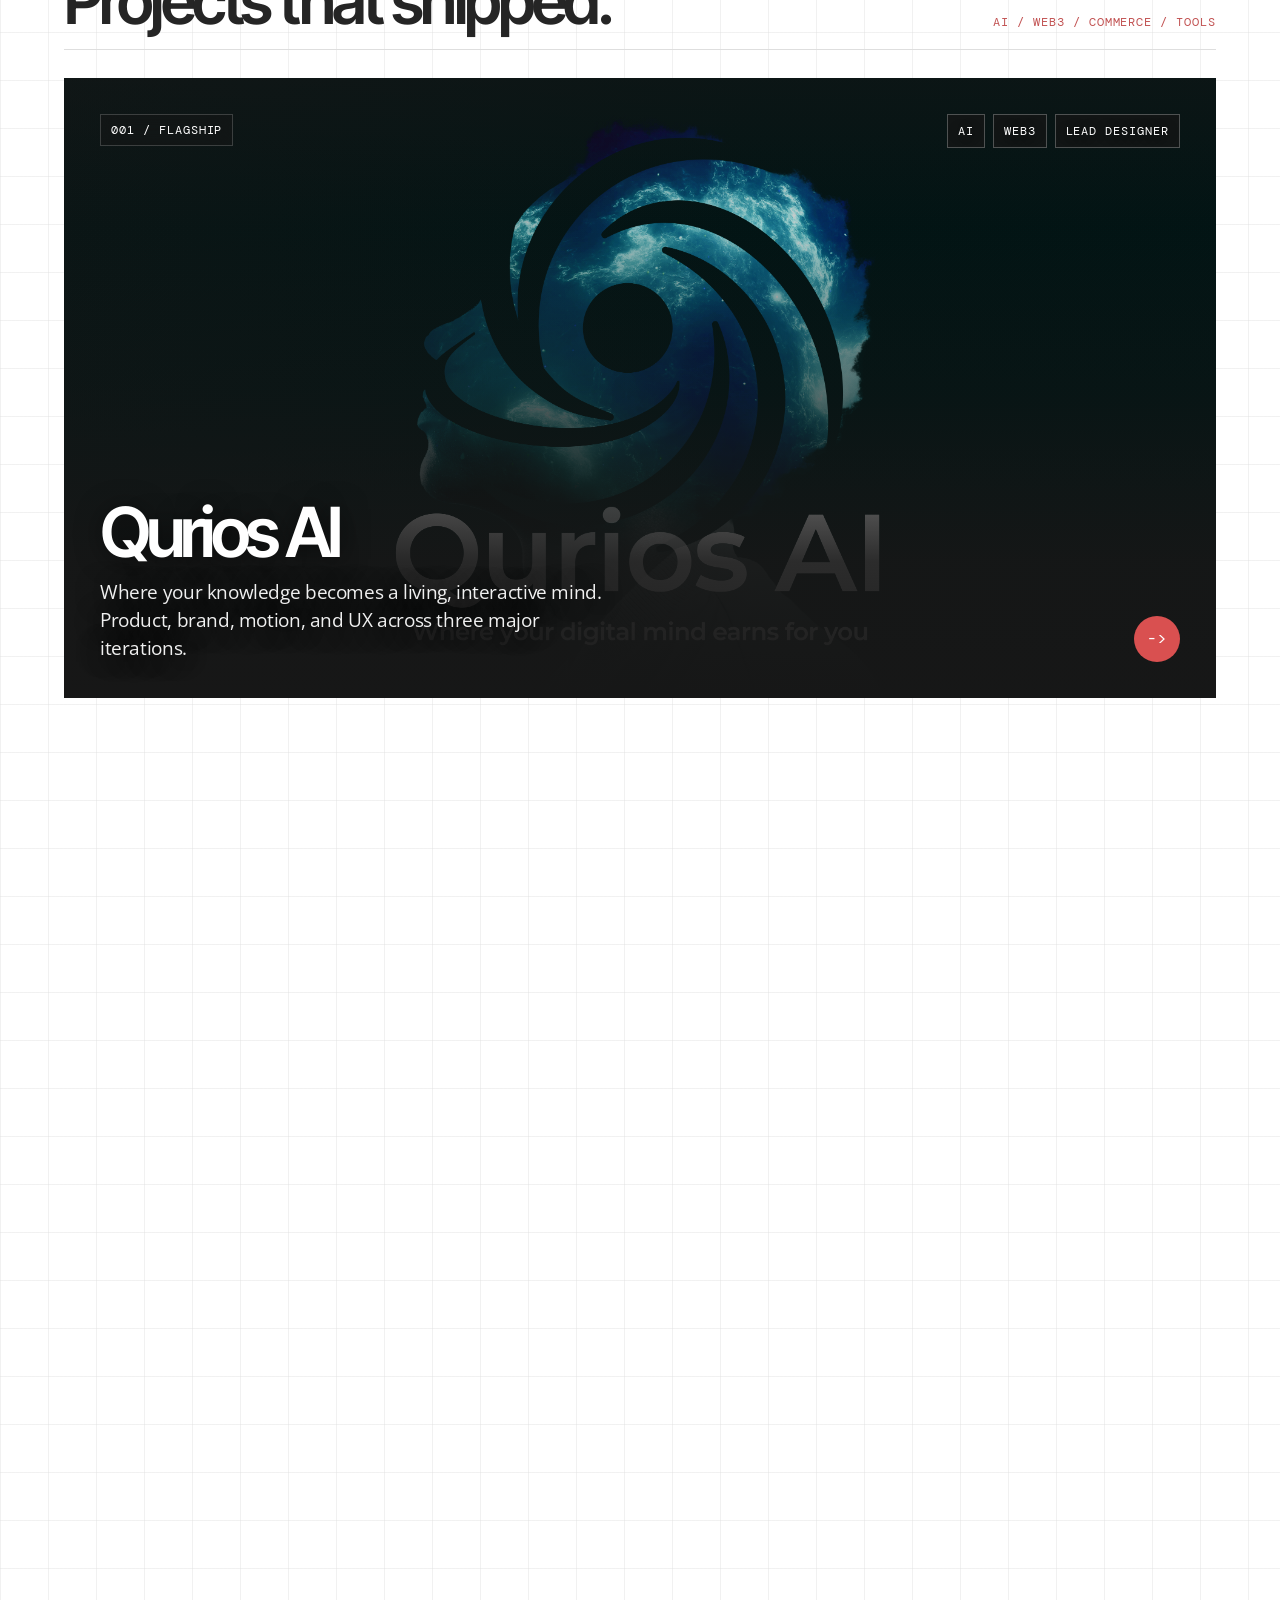
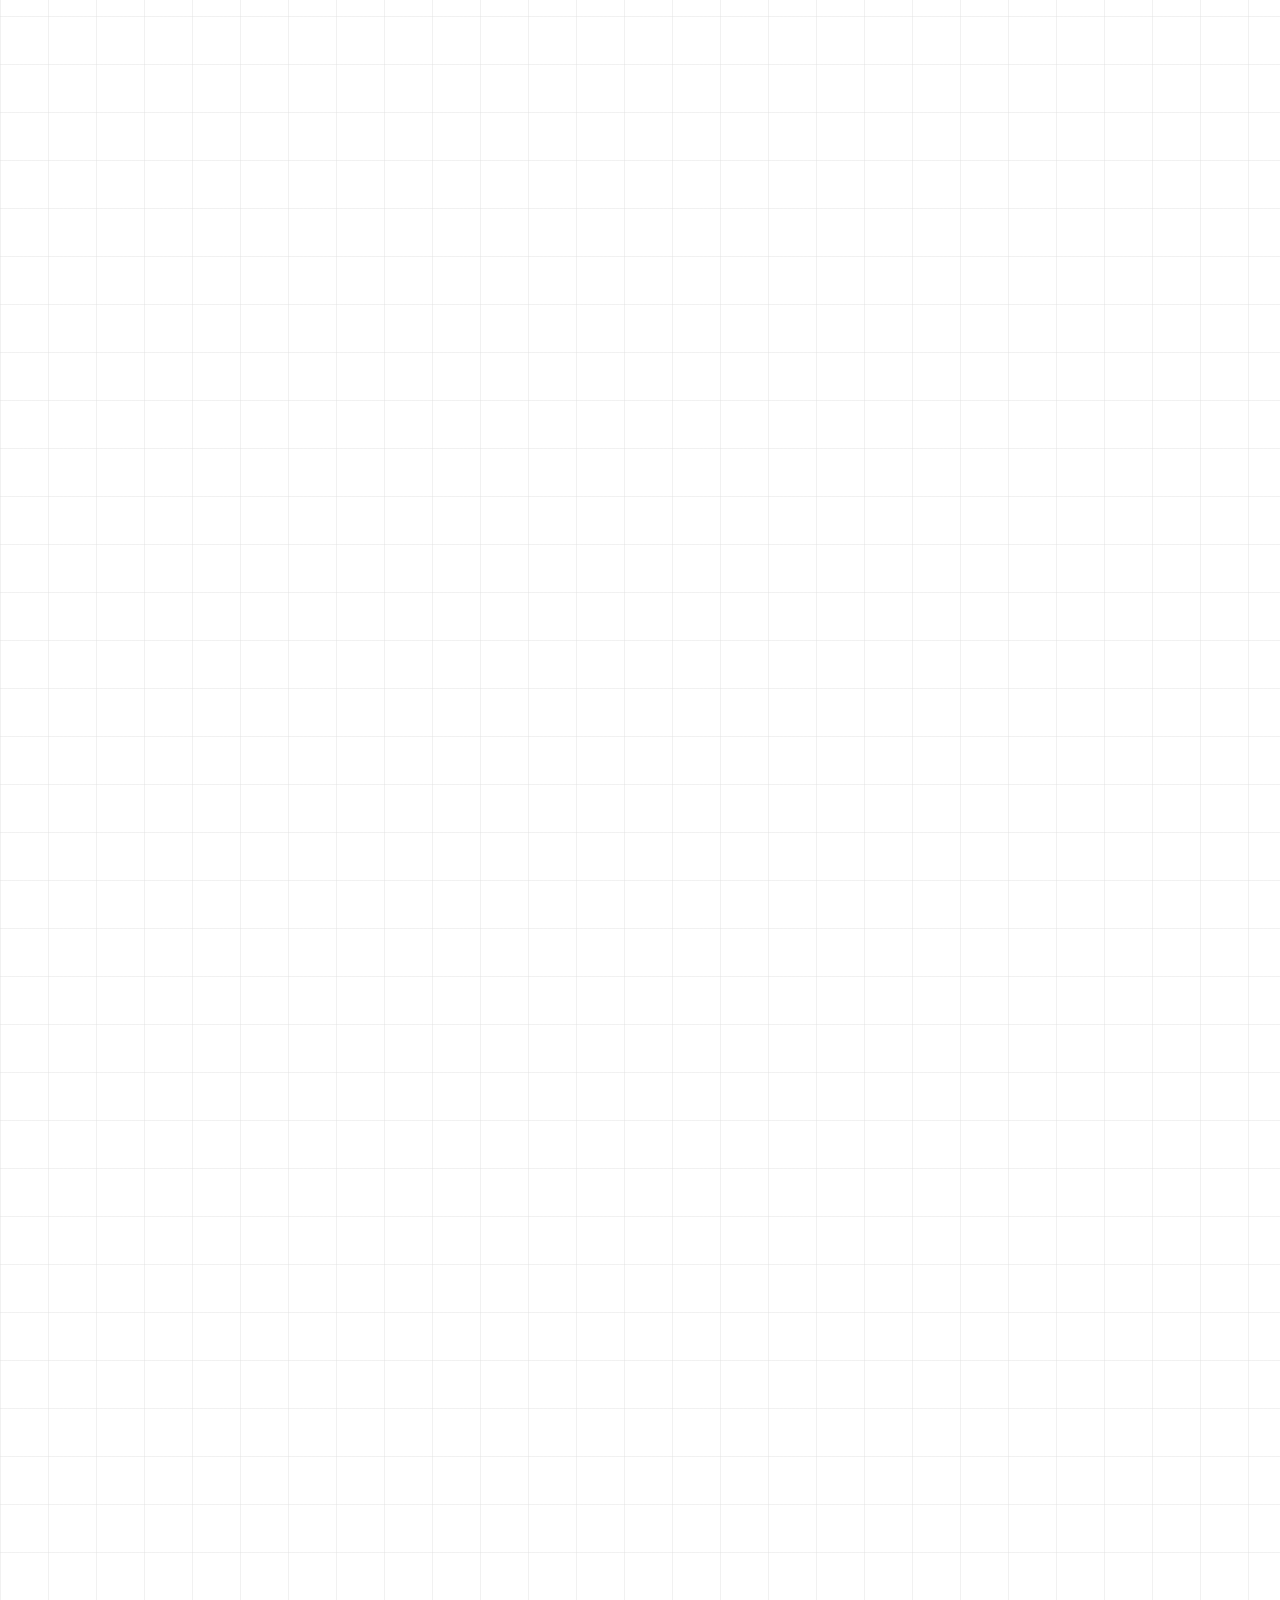
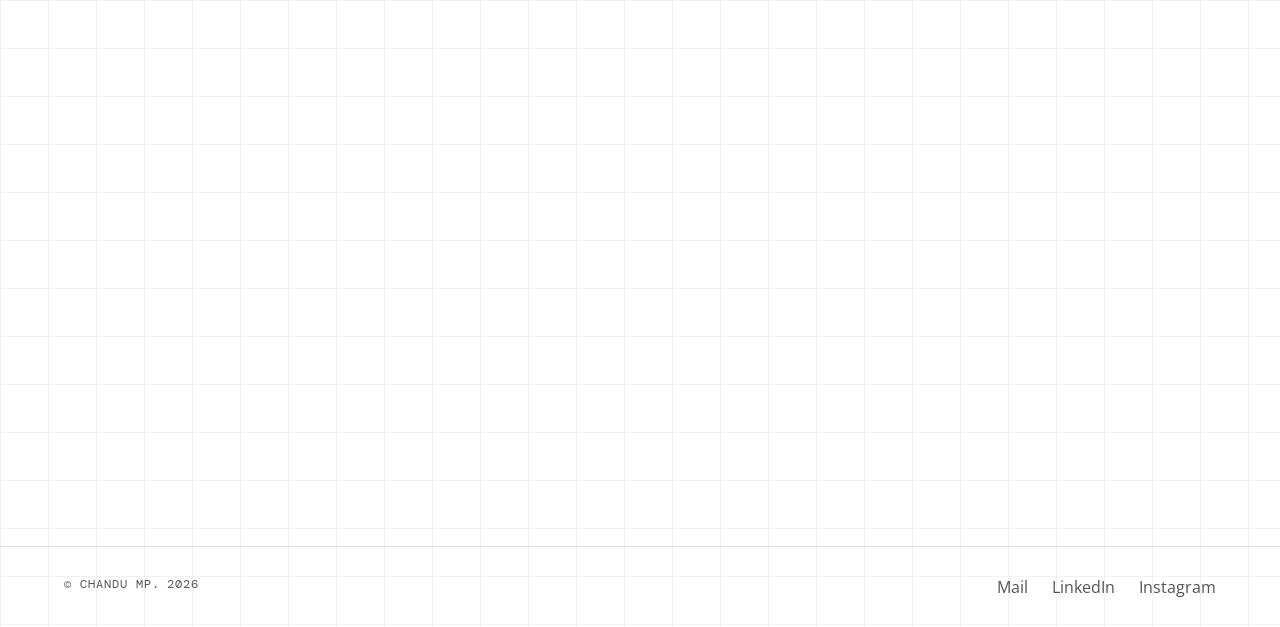
==== commit a85037e5: "More updates" ====
--- a/index.html
+++ b/index.html
@@ -99,8 +99,7 @@
           </div>
         </div>
         <div class="logo-grid-caption">
-          <span>Move your cursor</span>
-          <span>Red system / soft rotation</span>
+          <span>Wiggle your mouse around and take a tiny whimsical pause from life.</span>
         </div>
       </aside>
     </section>
--- a/css/home-redesign.css
+++ b/css/home-redesign.css
@@ -311,7 +311,6 @@
   background: #fff;
   color: var(--home-red-deep);
   padding: clamp(14px, 2vw, 24px);
-  border: 1px solid var(--home-red-deep);
   overflow: hidden;
 }
 
@@ -325,9 +324,9 @@
   aspect-ratio: 1;
   display: grid;
   place-items: center;
-  border: 1px solid rgba(194, 83, 83, 0.26);
-  color: var(--home-red-deep);
-  background: rgba(194, 83, 83, 0.035);
+  border: 1px solid transparent;
+  color: var(--home-red-deep);
+  background: transparent;
   font-family: "Noto Sans JP", "Hiragino Sans", "Yu Gothic", sans-serif;
   font-size: clamp(30px, 4.8vw, 68px);
   font-weight: 900;
@@ -342,16 +341,17 @@
 }
 
 .logo-cell.is-near {
-  background: rgba(194, 83, 83, 0.12);
-  border-color: rgba(194, 83, 83, 0.72);
+  background: rgba(194, 83, 83, 0.08);
+  border-color: transparent;
 }
 
 .logo-grid-caption {
   display: flex;
-  justify-content: space-between;
+  justify-content: center;
   gap: 16px;
   margin-top: 14px;
-  color: var(--home-muted);
+  color: var(--home-red-deep);
+  text-align: center;
 }
 
 .availability {
@@ -434,10 +434,7 @@
 .project-card {
   position: relative;
   min-height: 520px;
-  display: flex;
-  flex-direction: column;
-  justify-content: flex-end;
-  gap: 32px;
+  display: block;
   overflow: hidden;
   padding: clamp(22px, 3vw, 36px);
   color: #fff;
@@ -446,7 +443,6 @@
 }
 
 .project-card > :not(.project-image) {
-  position: relative;
   z-index: 2;
 }
 
@@ -478,8 +474,8 @@
   inset: 0;
   z-index: 1;
   background:
-    linear-gradient(180deg, rgba(23, 23, 23, 0.22), rgba(23, 23, 23, 0.02) 28%, rgba(23, 23, 23, 0.22) 48%, rgba(23, 23, 23, 0.88) 78%, rgba(23, 23, 23, 0.96)),
-    linear-gradient(90deg, rgba(23, 23, 23, 0.34), rgba(23, 23, 23, 0.02) 58%);
+    linear-gradient(180deg, rgba(23, 23, 23, 0.48), rgba(23, 23, 23, 0.08) 24%, rgba(23, 23, 23, 0.32) 50%, rgba(23, 23, 23, 0.9) 78%, rgba(23, 23, 23, 0.98)),
+    linear-gradient(90deg, rgba(23, 23, 23, 0.42), rgba(23, 23, 23, 0.04) 60%);
 }
 
 .project-card:hover .project-image {
@@ -493,22 +489,29 @@
   top: clamp(22px, 3vw, 36px);
   left: clamp(22px, 3vw, 36px);
   right: clamp(22px, 3vw, 36px);
-  display: flex;
-  justify-content: space-between;
+  z-index: 4;
+  display: flex;
+  justify-content: flex-end;
   align-items: flex-start;
   gap: 20px;
 }
 
 .project-copy {
-  align-self: flex-start;
-  max-width: min(760px, calc(100% - 88px));
-  margin-top: auto;
-  padding-right: 58px;
+  position: absolute;
+  left: clamp(22px, 3vw, 36px);
+  right: clamp(92px, 9vw, 132px);
+  bottom: clamp(22px, 3vw, 36px);
+  z-index: 3;
+  max-width: 680px;
+  padding-right: 0;
   text-shadow: 0 2px 26px rgba(0, 0, 0, 0.58);
 }
 
 .project-index {
-  align-self: flex-start;
+  position: absolute;
+  top: 0;
+  left: 0;
+  z-index: 4;
   padding: 6px 10px;
   color: #fff;
   background: rgba(23, 23, 23, 0.5);
@@ -522,32 +525,32 @@
   justify-content: flex-end;
   gap: 8px;
   flex-wrap: wrap;
-  max-width: min(62%, 520px);
+  max-width: min(58%, 460px);
   color: #fff;
 }
 
 .project-tags span {
-  padding: 6px 10px;
-  background: rgba(23, 23, 23, 0.54);
-  border: 1px solid rgba(255, 255, 255, 0.18);
+  padding: 7px 10px;
+  background: rgba(23, 23, 23, 0.72);
+  border: 1px solid rgba(255, 255, 255, 0.26);
   backdrop-filter: blur(10px);
   -webkit-backdrop-filter: blur(10px);
   text-shadow: 0 1px 12px rgba(0, 0, 0, 0.34);
 }
 
 .project-title {
-  max-width: 720px;
+  max-width: 680px;
   margin-bottom: 16px;
   color: #fff;
   font-family: "Inter Tight", Inter, system-ui, sans-serif;
-  font-size: clamp(42px, 6vw, 104px);
+  font-size: clamp(40px, 5.4vw, 82px);
   font-weight: 600;
   letter-spacing: -0.07em;
   line-height: 0.88;
 }
 
 .project-card:not(.featured) .project-title {
-  font-size: clamp(34px, 4.4vw, 68px);
+  font-size: clamp(34px, 3.4vw, 56px);
 }
 
 .project-desc {
@@ -562,7 +565,7 @@
   position: absolute;
   right: clamp(22px, 3vw, 36px);
   bottom: clamp(22px, 3vw, 36px);
-  z-index: 3;
+  z-index: 4;
   display: grid;
   place-items: center;
   width: 46px;
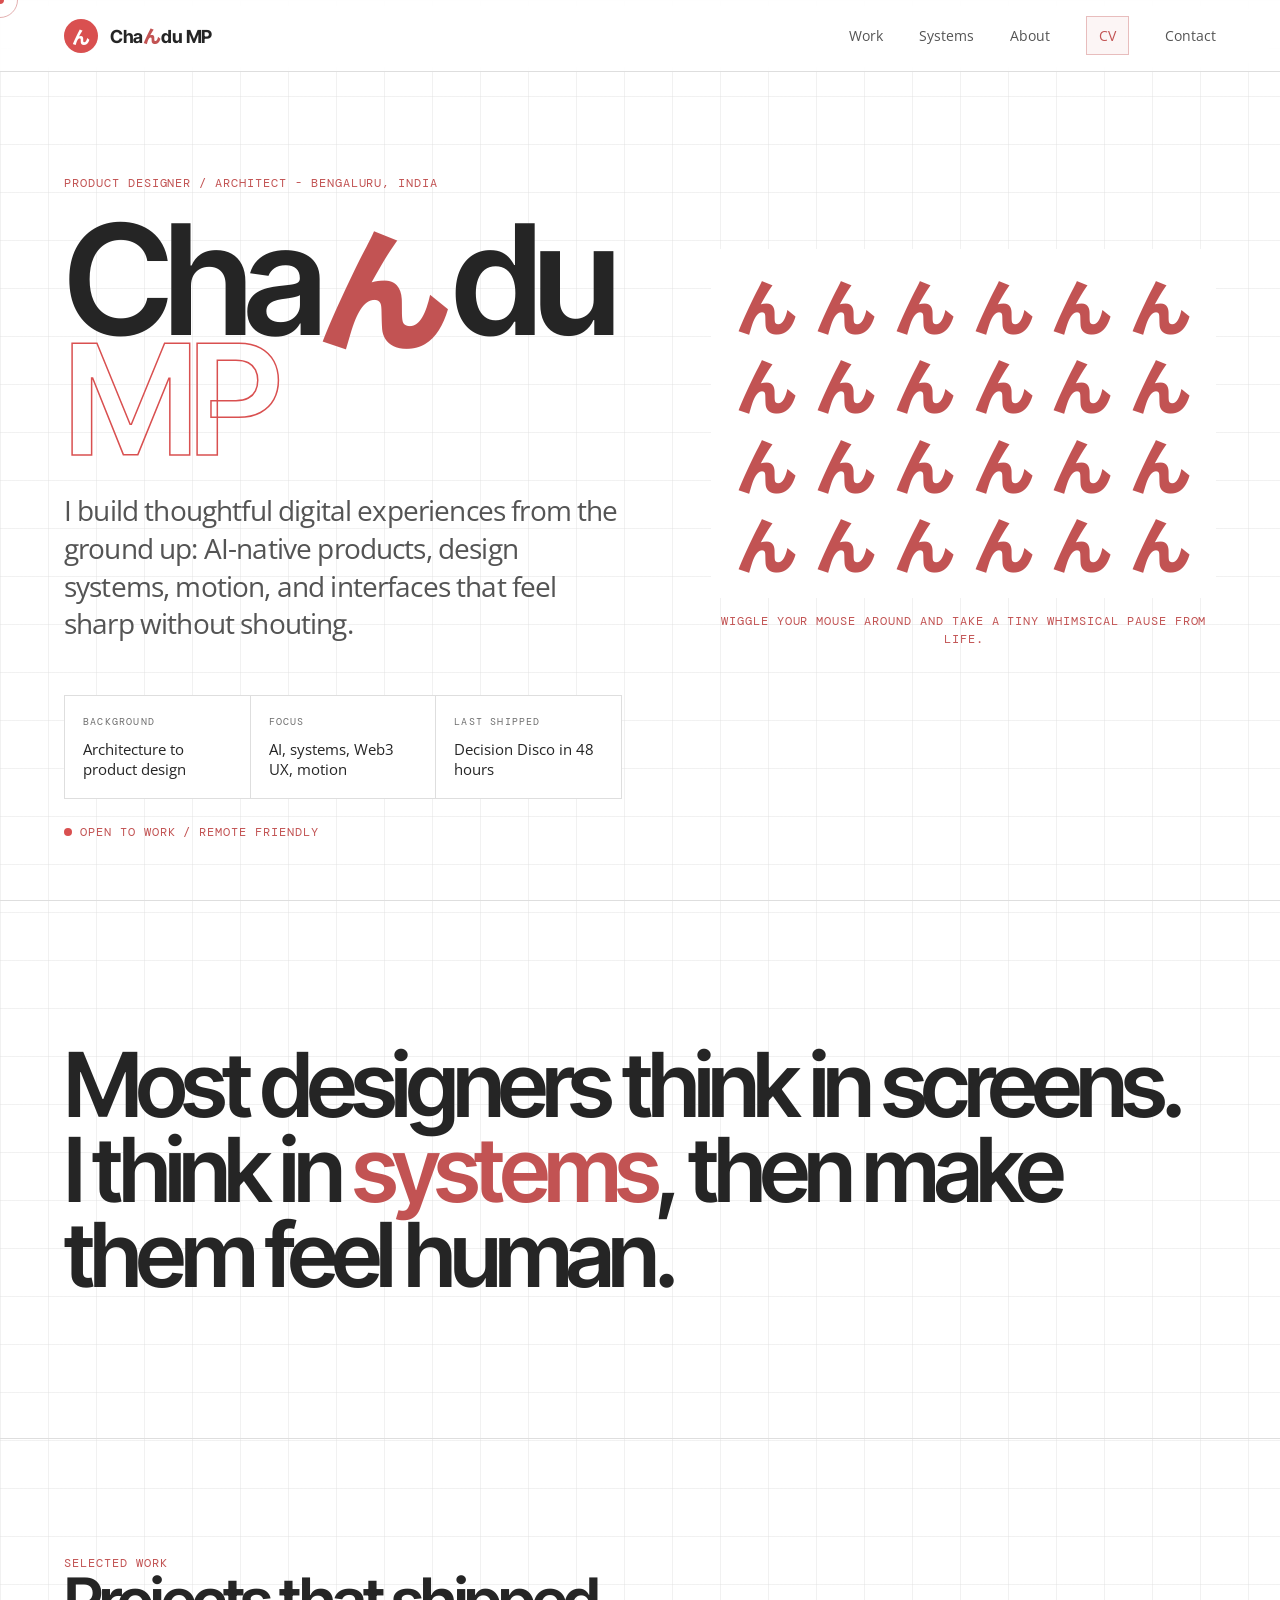
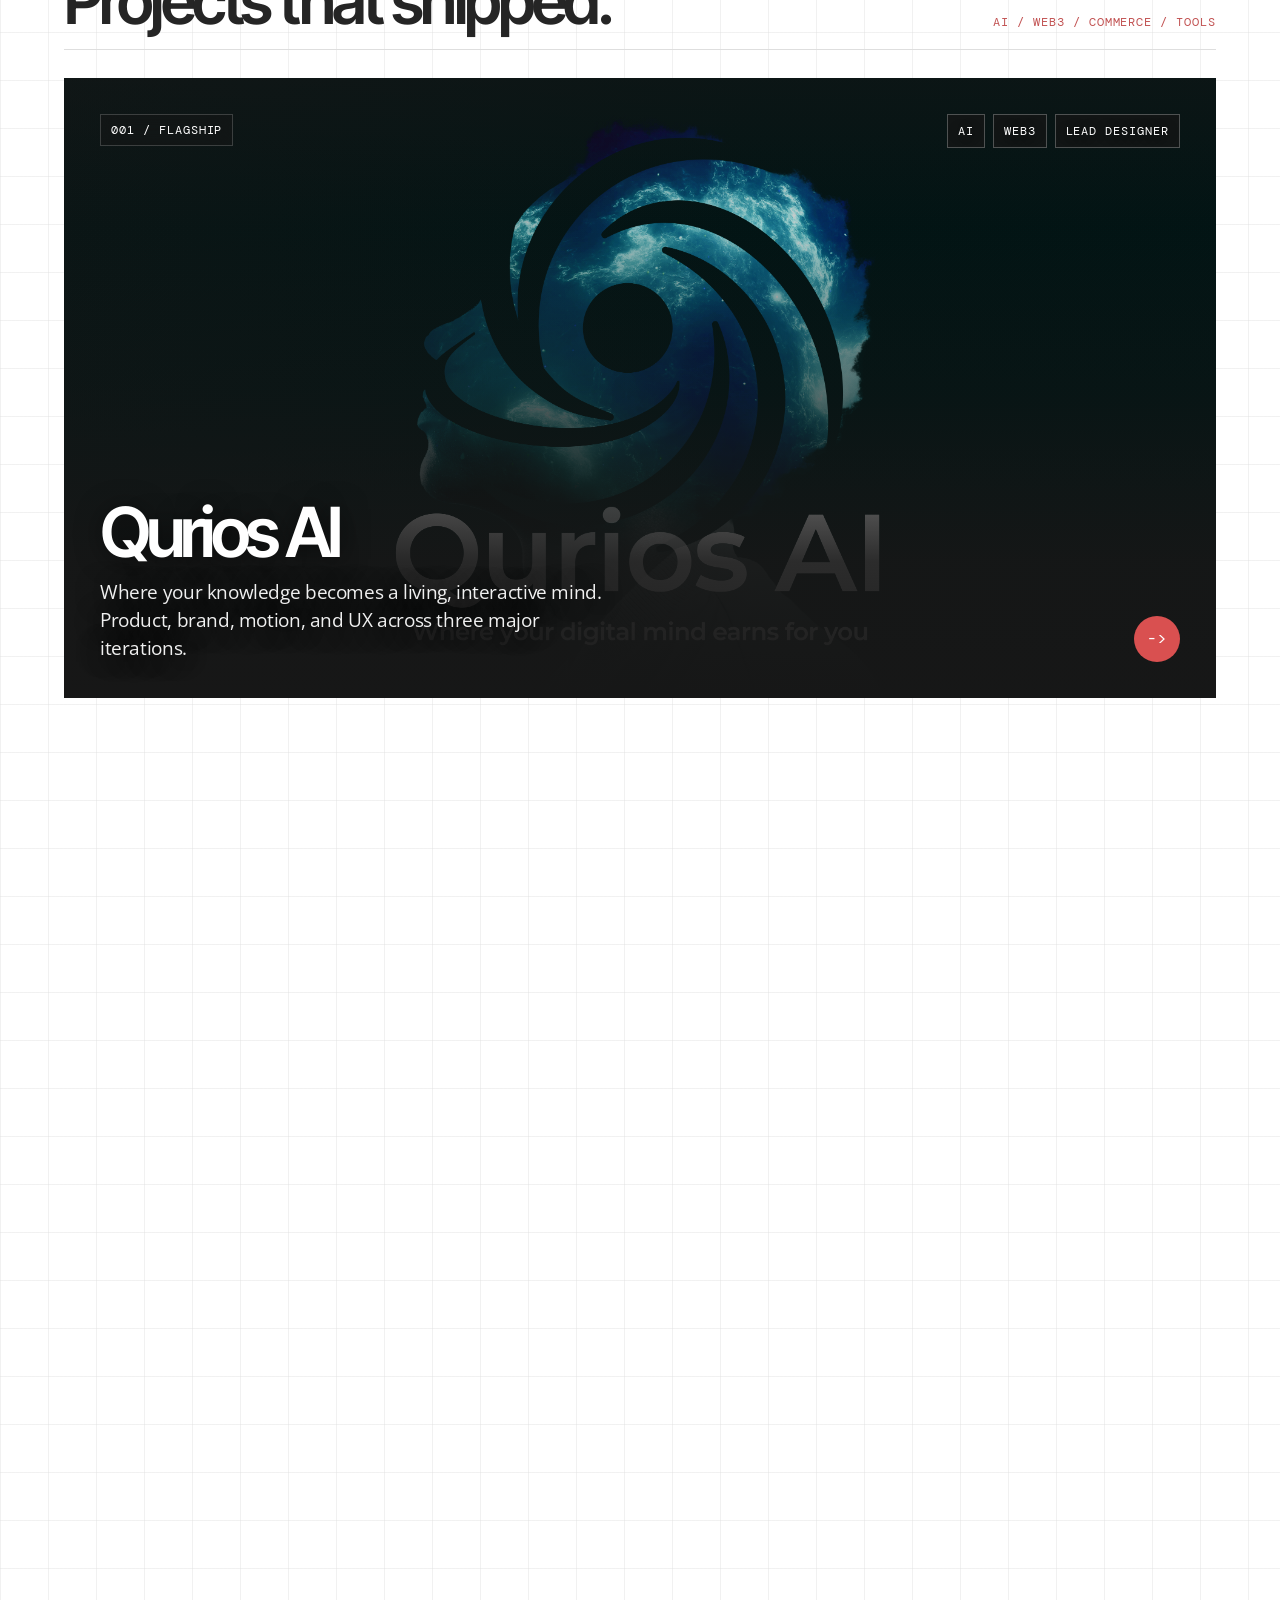
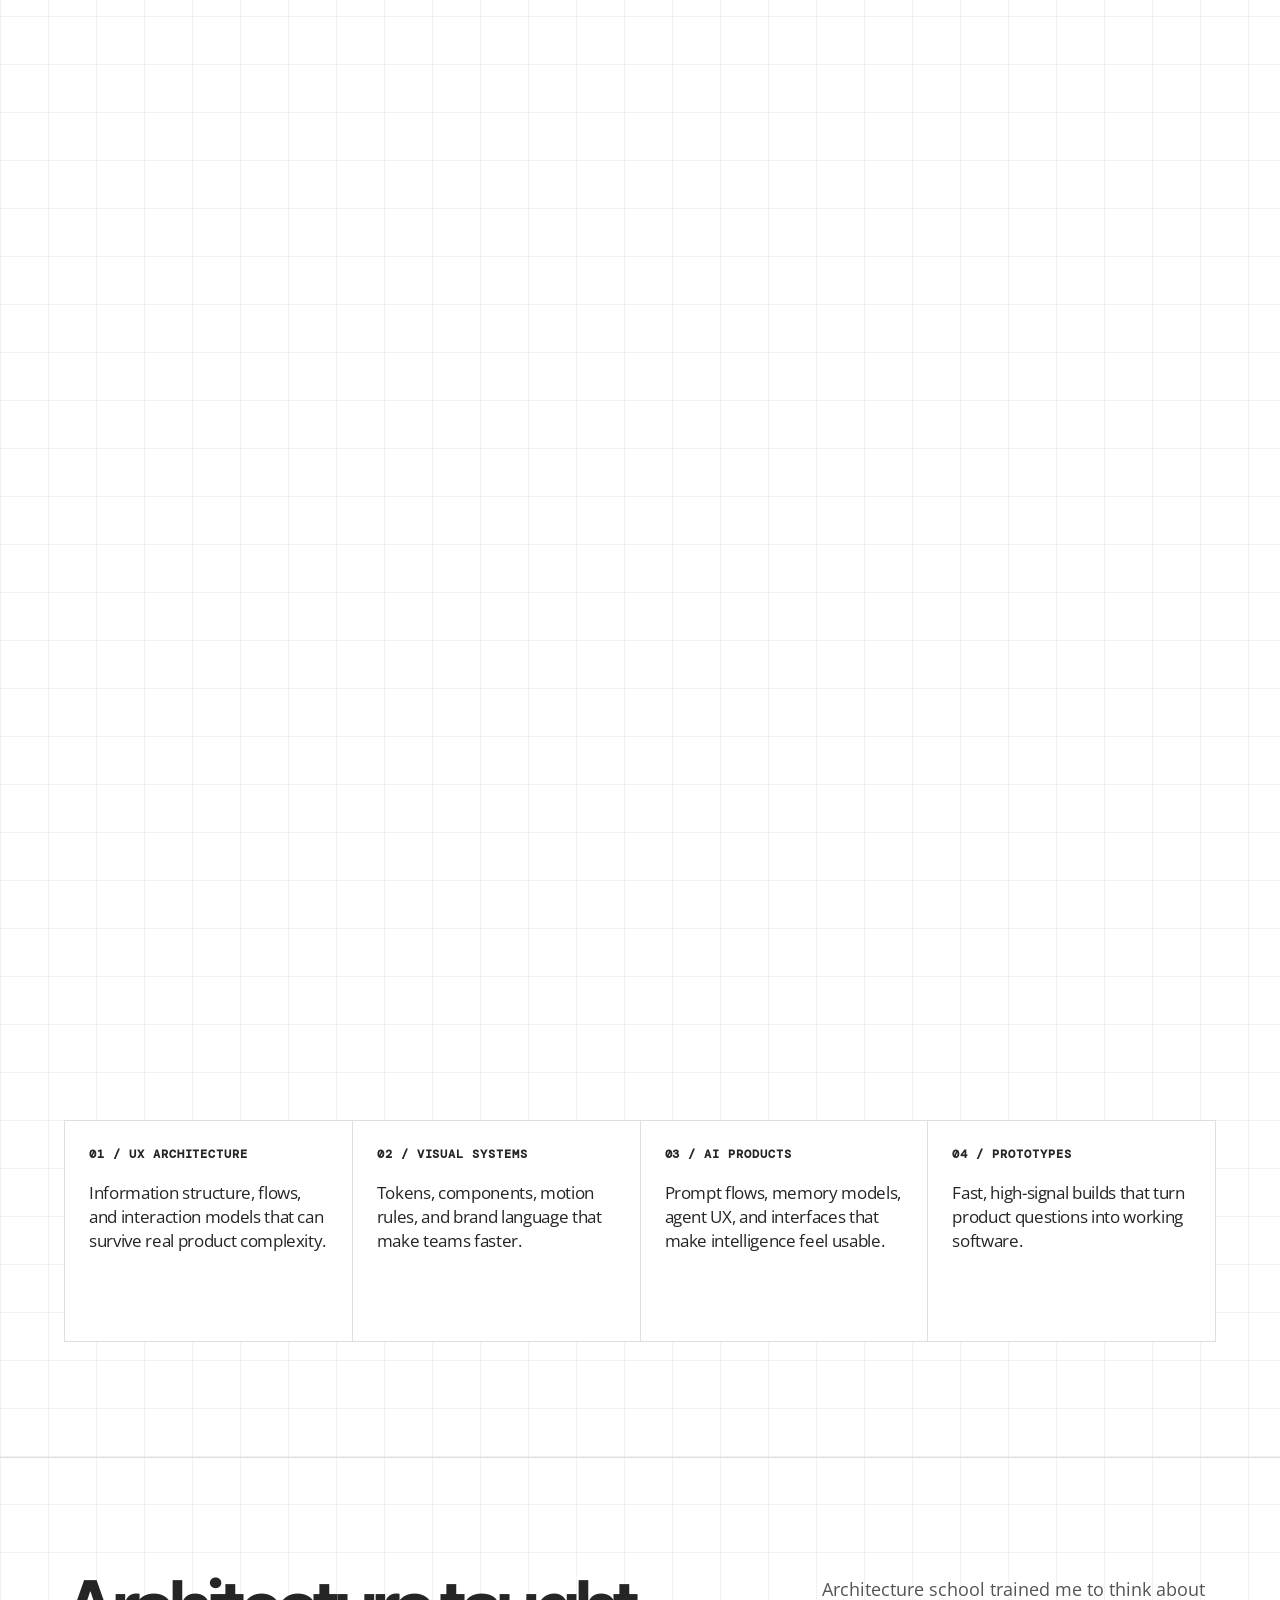
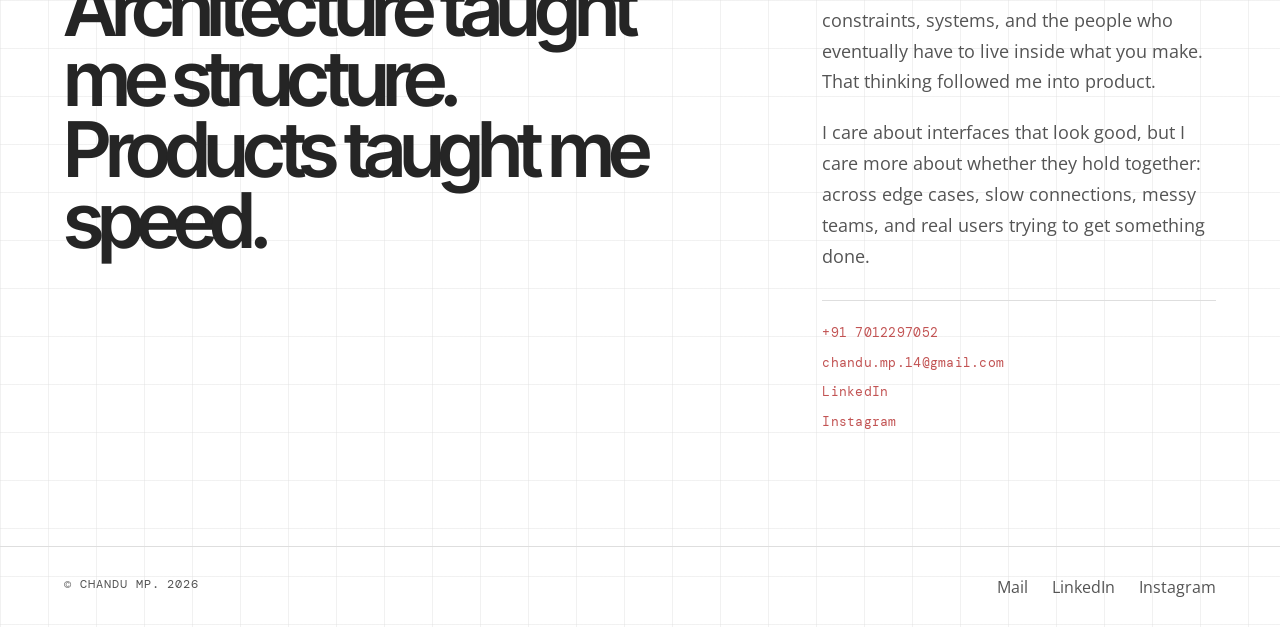
==== commit b50ae722: "Added Glanser case study" ====
--- a/index.html
+++ b/index.html
@@ -147,6 +147,31 @@
         </a>
 
         <a
+          href="work/glanser-design-system.html"
+          class="project-card"
+          data-reveal
+          aria-label="View Glanser Design System case study"
+        >
+          <img class="project-image" src="assets/images/projects/glanser-cover.png" alt="" aria-hidden="true">
+          <div class="project-top">
+            <span class="project-index">002 / System</span>
+            <div class="project-tags">
+              <span>Design System</span>
+              <span>SaaS</span>
+              <span>Commerce</span>
+            </div>
+          </div>
+          <div class="project-copy">
+            <h3 class="project-title">Glanser Design System</h3>
+            <p class="project-desc">
+              A scalable multi-brand system for a Lithium-based SaaS commerce
+              platform powering B2B and B2C client experiences.
+            </p>
+          </div>
+          <span class="project-arrow" aria-hidden="true">-></span>
+        </a>
+
+        <a
           href="work/cultureco.html"
           class="project-card"
           data-reveal
@@ -154,7 +179,7 @@
         >
           <img class="project-image" src="https://framerusercontent.com/images/SlWXVVX5oKeZUMPYoI5AIQnkkVY.png?lossless=1&width=1069&height=1138" alt="" aria-hidden="true">
           <div class="project-top">
-            <span class="project-index">002</span>
+            <span class="project-index">003</span>
             <div class="project-tags">
               <span>Web3</span>
               <span>E-commerce</span>
@@ -178,7 +203,7 @@
         >
           <img class="project-image" src="https://framerusercontent.com/images/01YaKmi8UTNcHKiwTkQEfjesU.png?scale-down-to=2048&width=3164&height=1964" alt="" aria-hidden="true">
           <div class="project-top">
-            <span class="project-index">003</span>
+            <span class="project-index">004</span>
             <div class="project-tags">
               <span>AI</span>
               <span>Vibe coded</span>
@@ -202,7 +227,7 @@
         >
           <img class="project-image" src="assets/images/projects/evm-cover.png" alt="" aria-hidden="true">
           <div class="project-top">
-            <span class="project-index">004</span>
+            <span class="project-index">005</span>
             <div class="project-tags">
               <span>Automotive</span>
               <span>E-commerce</span>
@@ -226,7 +251,7 @@
         >
           <img class="project-image" src="assets/images/projects/mine-cover.png" alt="" aria-hidden="true">
           <div class="project-top">
-            <span class="project-index">005</span>
+            <span class="project-index">006</span>
             <div class="project-tags">
               <span>Wellness</span>
               <span>Inclusive UX</span>
@@ -250,7 +275,7 @@
         >
           <img class="project-image" src="assets/images/projects/cafe-cover.png" alt="" aria-hidden="true">
           <div class="project-top">
-            <span class="project-index">006</span>
+            <span class="project-index">007</span>
             <div class="project-tags">
               <span>Community</span>
               <span>Experience</span>
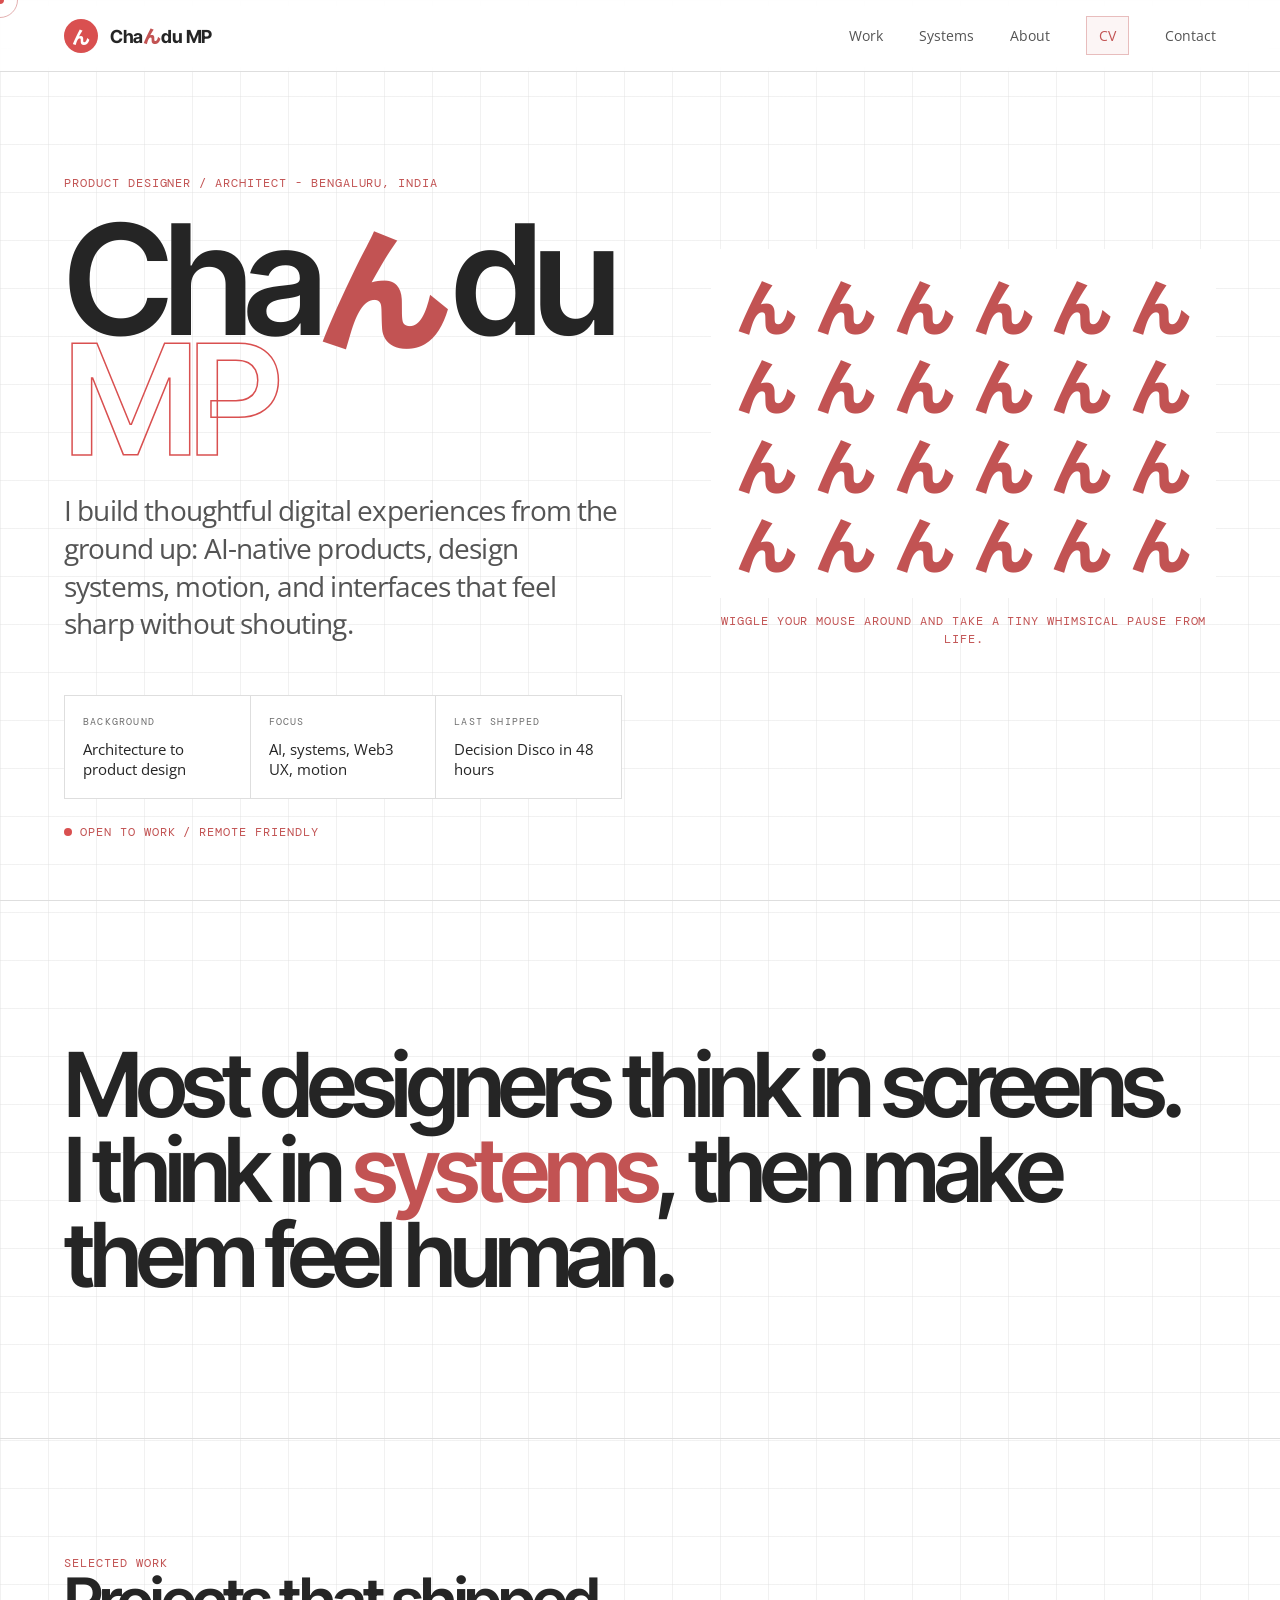
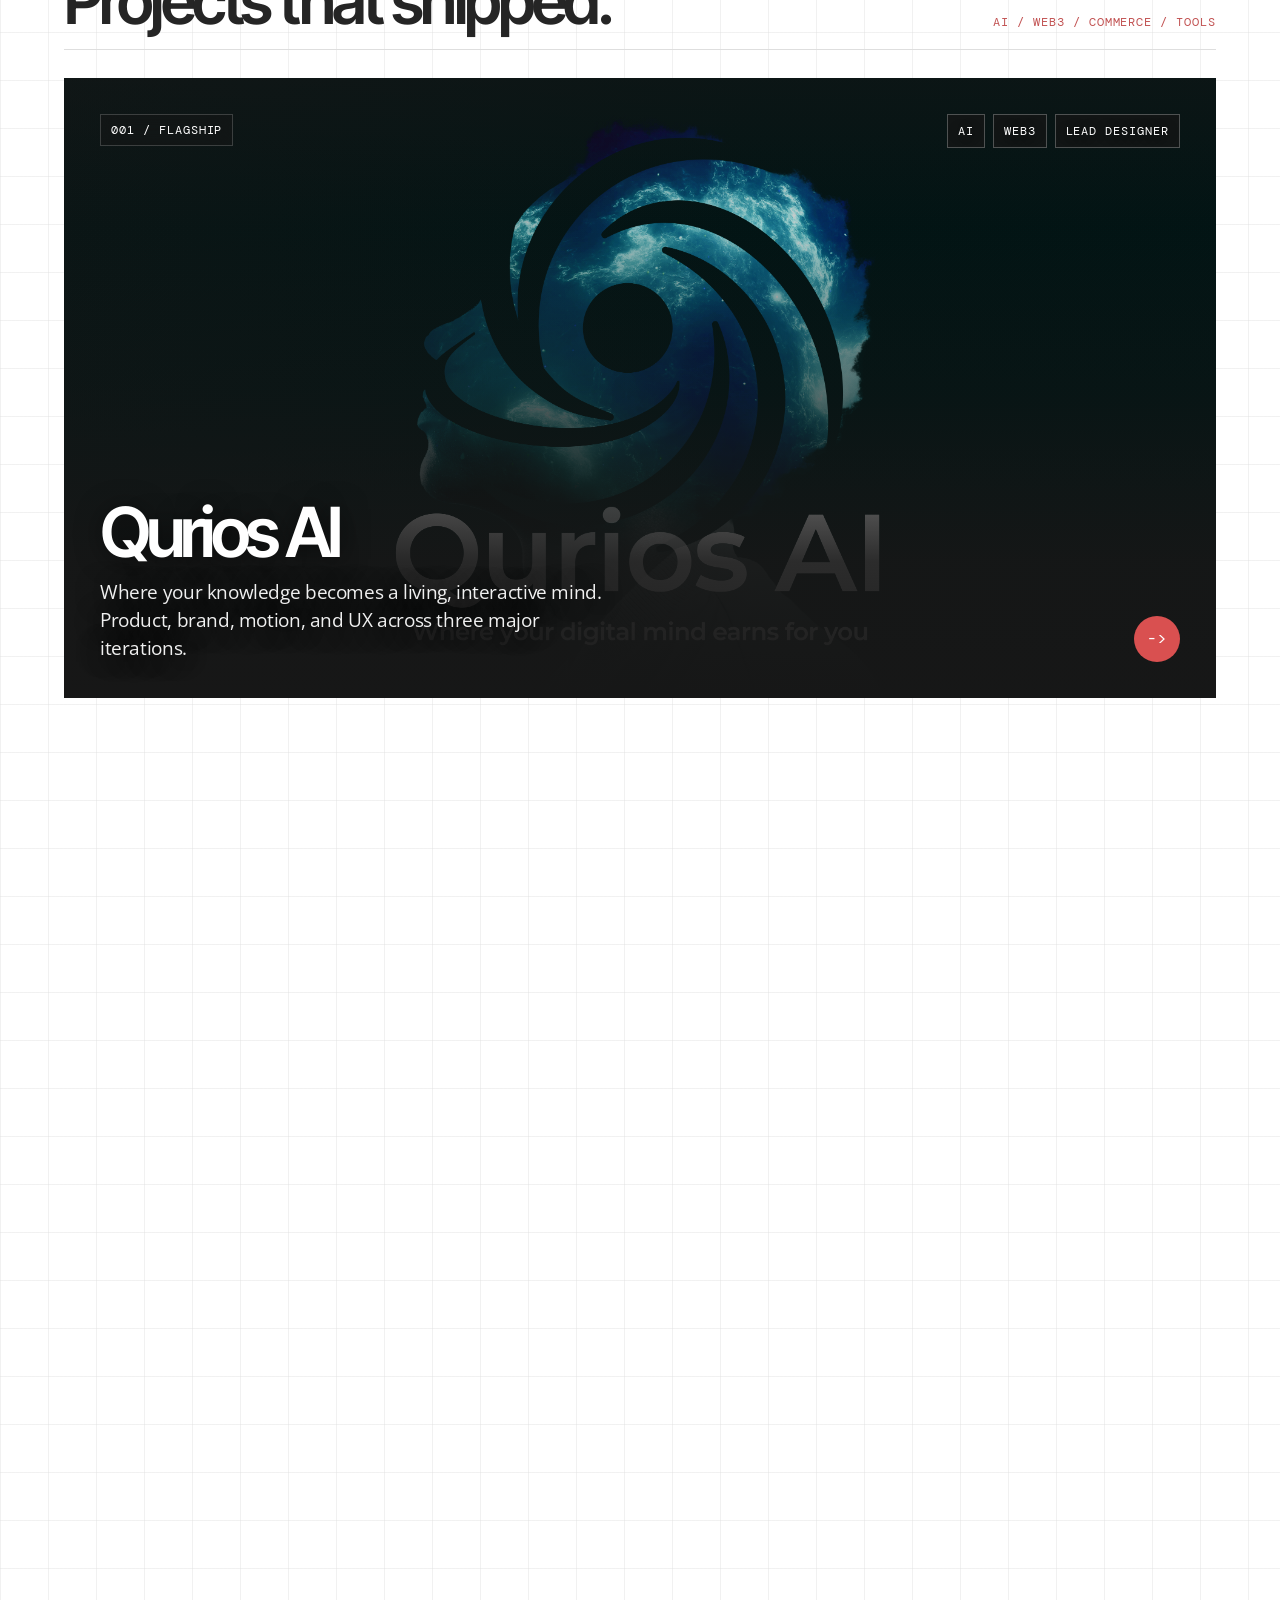
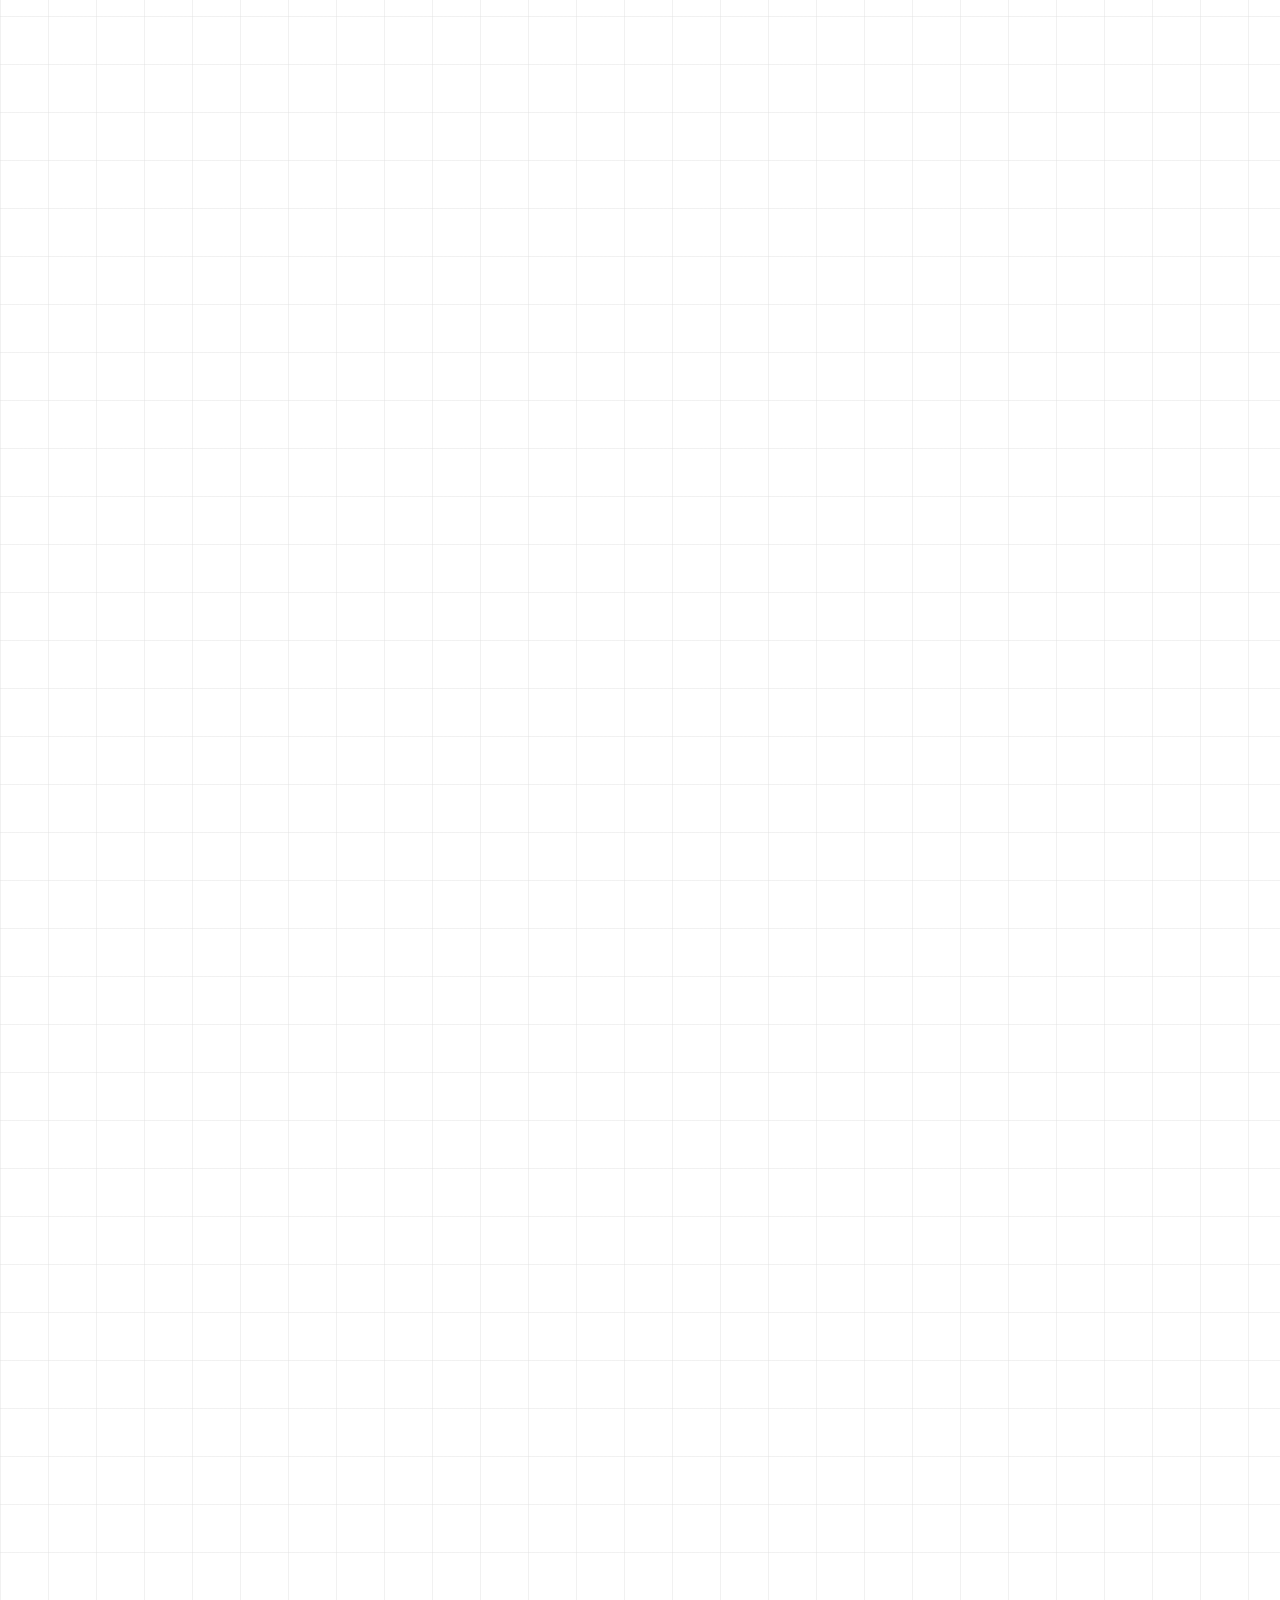
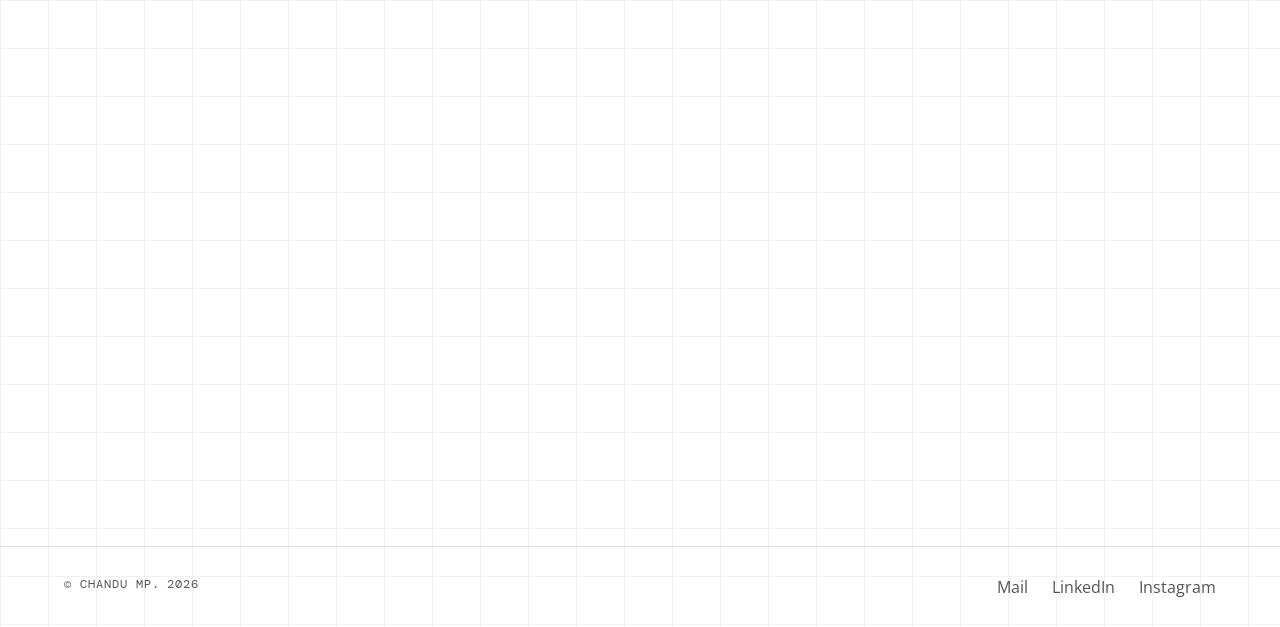
==== commit 056b04e0: "Metadata and Password protection)" ====
--- a/index.html
+++ b/index.html
@@ -9,8 +9,17 @@
   <meta property="og:title" content="Chandu MP - Product Designer">
   <meta property="og:description" content="Product Designer & Architect. AI products, design systems, motion, and strategy.">
   <meta property="og:type" content="website">
+  <meta property="og:image" content="/assets/images/site-preview.png">
+  <meta property="og:image:type" content="image/png">
+  <meta property="og:image:width" content="599">
+  <meta property="og:image:height" content="786">
+  <meta name="twitter:card" content="summary_large_image">
+  <meta name="twitter:title" content="Chandu MP - Product Designer">
+  <meta name="twitter:description" content="Product Designer & Architect. AI products, design systems, motion, and strategy.">
+  <meta name="twitter:image" content="/assets/images/site-preview.png">
 
   <title>Chandu MP - Product Designer</title>
+  <link rel="icon" href="favicon.svg" type="image/svg+xml">
 
   <link rel="preconnect" href="https://fonts.googleapis.com">
   <link rel="preconnect" href="https://fonts.gstatic.com" crossorigin>
